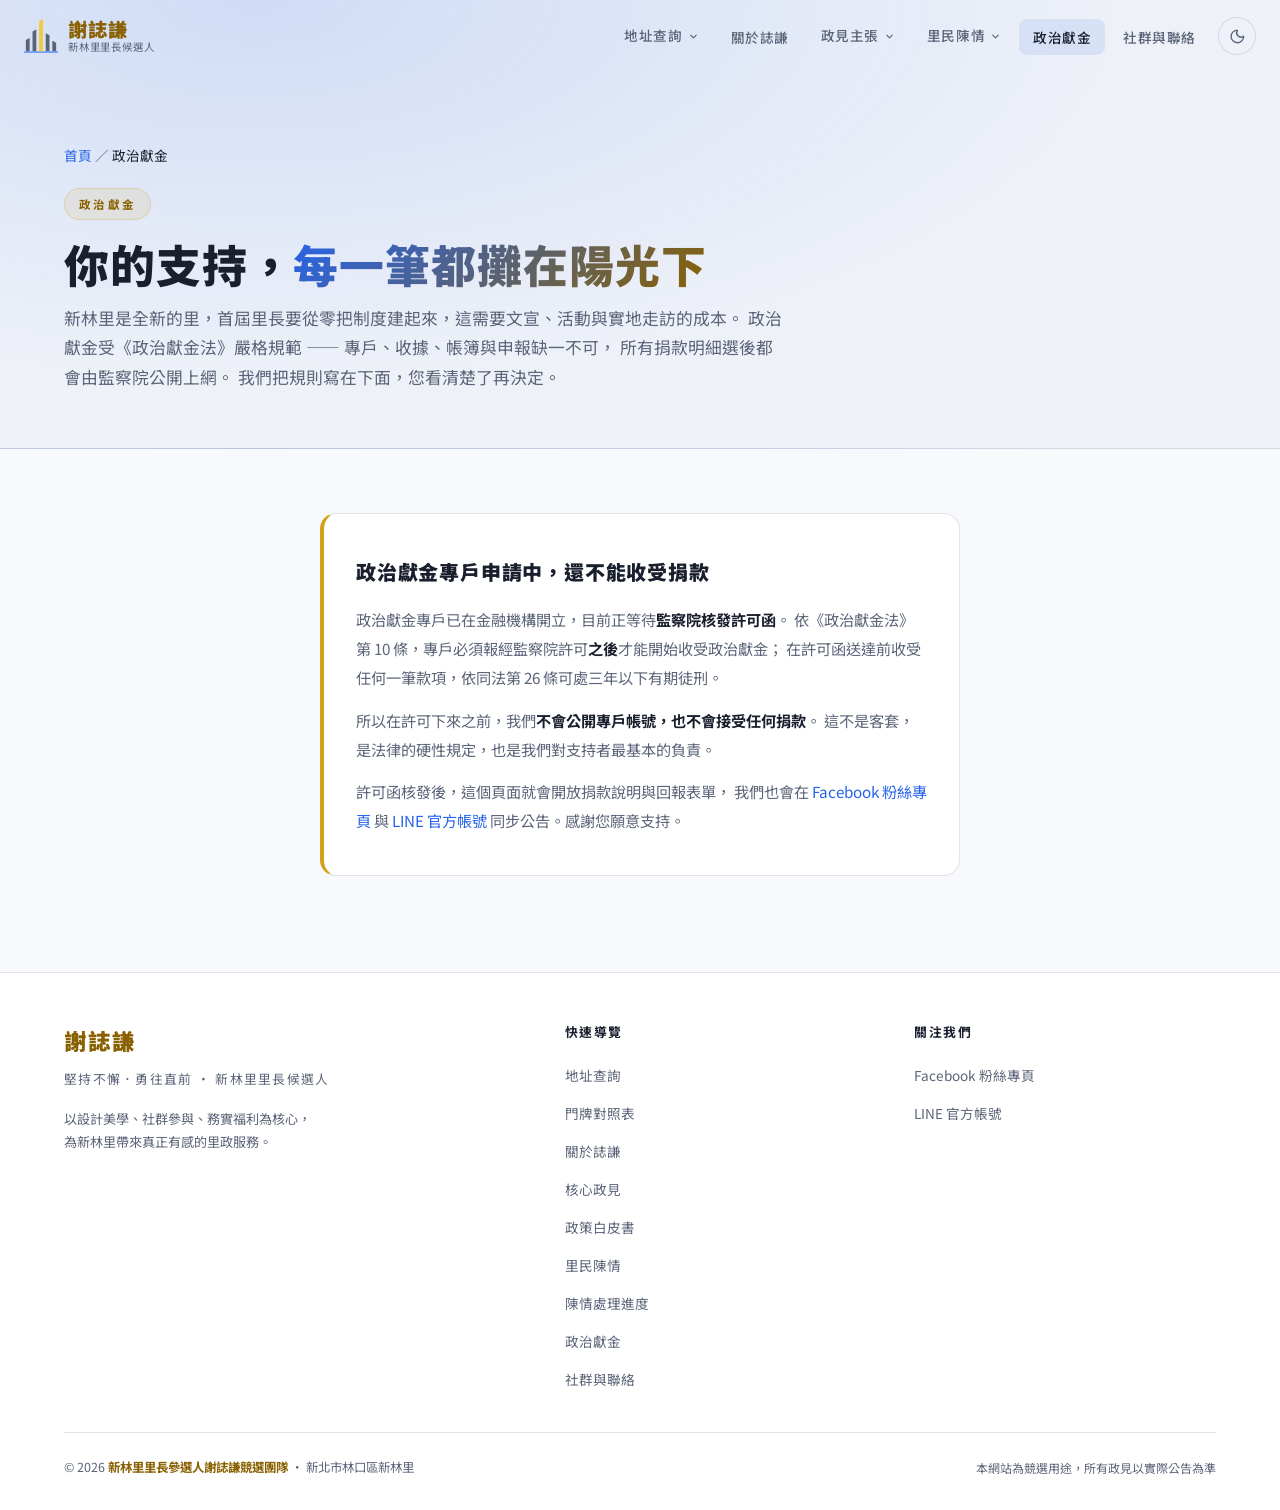
==== donate/index.html @ c02bf9aa "新增政治獻金頁面，導覽列與首頁 Hero 加入入口 政治獻金專戶已開立，正等候監察院許可，頁面目前顯示準備中狀態， 不公開專戶帳號、不接受捐款 —— 依政治獻金法第 10 條， 須經監察院許可後始得收" ====
<!DOCTYPE html>
<html lang="zh-TW">

<head>
  <meta charset="UTF-8" />
  <meta name="viewport" content="width=device-width, initial-scale=1.0" />

  <!-- 日夜主題：預設跟隨系統偏好（prefers-color-scheme）；使用者手動切換過後改以其選擇為準，並盡早執行避免閃爍 -->
  <script>
    (function () {
      var storedTheme = localStorage.getItem('theme');
      var prefersDark = window.matchMedia && window.matchMedia('(prefers-color-scheme: dark)').matches;
      if (storedTheme === 'dark' || (storedTheme !== 'light' && prefersDark)) {
        document.documentElement.setAttribute('data-theme', 'dark');
      }
    })();
  </script>

  <!-- SEO -->
  <title>政治獻金捐款回報 | 謝誌謙 新林里首屆里長候選人</title>
  <meta name="description" content="支持謝誌謙參選新林里首屆里長。政治獻金專戶捐款說明與捐款回報表單：匯款後回報姓名與聯絡資料，我們才能依法開立受贈收據供您報稅列舉扣除。" />
  <meta name="keywords" content="謝誌謙, 新林里, 政治獻金, 捐款, 里長選舉, 政治獻金專戶, 受贈收據, 林口" />
  <meta name="author" content="謝誌謙競選團隊" />

  <link rel="canonical" href="https://newlinkou.com/donate/" />

  <!-- Open Graph -->
  <meta property="og:url" content="https://newlinkou.com/donate/" />
  <meta property="og:title" content="政治獻金捐款回報 | 謝誌謙 新林里里長候選人" />
  <meta property="og:description" content="每一分錢都會依法開立收據、逐筆申報。匯款後請回報您的資料，我們才能把受贈收據寄給您。" />
  <meta property="og:type" content="website" />
  <meta property="og:locale" content="zh_TW" />
  <meta property="og:site_name" content="謝誌謙 新林里里長候選人" />
  <meta property="og:image" content="https://newlinkou.com/assets/images/001.jpg" />

  <!-- Twitter / X Card -->
  <meta name="twitter:card" content="summary_large_image" />
  <meta name="twitter:title" content="政治獻金捐款回報 | 謝誌謙 新林里里長候選人" />
  <meta name="twitter:description" content="每一分錢都會依法開立收據、逐筆申報。匯款後請回報您的資料，我們才能把受贈收據寄給您。" />
  <meta name="twitter:image" content="https://newlinkou.com/assets/images/001.jpg" />

  <!-- Schema.org 結構化資料 -->
  <script type="application/ld+json">
  {
    "@context": "https://schema.org",
    "@graph": [
      {
        "@type": "WebPage",
        "@id": "https://newlinkou.com/donate/#webpage",
        "name": "政治獻金捐款回報",
        "description": "謝誌謙新林里里長擬參選人政治獻金專戶捐款說明與捐款人資料回報表單。",
        "inLanguage": "zh-TW",
        "url": "https://newlinkou.com/donate/",
        "isPartOf": { "@id": "https://newlinkou.com/#website" },
        "about": { "@id": "https://newlinkou.com/#person" }
      },
      {
        "@type": "BreadcrumbList",
        "itemListElement": [
          { "@type": "ListItem", "position": 1, "name": "首頁", "item": "https://newlinkou.com/" },
          { "@type": "ListItem", "position": 2, "name": "政治獻金", "item": "https://newlinkou.com/donate/" }
        ]
      }
    ]
  }
  </script>

  <!-- Google Fonts：僅請求實際使用的字重，並以非阻塞方式載入 -->
  <link rel="preconnect" href="https://fonts.googleapis.com" />
  <link rel="preconnect" href="https://fonts.gstatic.com" crossorigin />
  <link
    rel="stylesheet"
    href="https://fonts.googleapis.com/css2?family=Noto+Sans+TC:wght@400;500;700;900&family=Inter:wght@900&display=optional"
    media="print" onload="this.media='all'" />
  <noscript>
    <link rel="stylesheet" href="https://fonts.googleapis.com/css2?family=Noto+Sans+TC:wght@400;500;700;900&family=Inter:wght@900&display=optional" />
  </noscript>

  <link rel="icon" type="image/svg+xml" href="../assets/images/favicon.svg" />

  <link rel="stylesheet" href="../css/style.css" />
  <link rel="stylesheet" href="../css/subpage.css" />
  <link rel="stylesheet" href="../css/petition.css" />
  <link rel="stylesheet" href="../css/donate.css" />
</head>

<body>

  <!-- ══════════════════════════════════════
       NAVBAR
  ══════════════════════════════════════ -->
  <nav id="navbar" class="navbar" role="navigation" aria-label="主要導覽">
    <div class="nav-container">
      <a href="../index.html" class="nav-logo" aria-label="回到首頁">
        <svg class="nav-logo-mark" viewBox="0 0 90.7 90.7" aria-hidden="true">
          <rect x="0" y="85.7" width="90.7" height="5" fill="#4f8ef7" opacity="0.75" />
          <polygon points="5,56.1 15.1,50.4 15.1,85.7 5,85.7" fill="#5a6478" />
          <polygon points="22.7,33.4 32.8,27.7 32.8,85.7 22.7,85.7" fill="#5a6478" />
          <polygon points="40.3,5.7 50.4,0 50.4,85.7 40.3,85.7" fill="#f5c842" />
          <polygon points="58,37.8 68,43.5 68,85.7 58,85.7" fill="#5a6478" />
          <polygon points="75.6,58 85.7,63.6 85.7,85.7 75.6,85.7" fill="#5a6478" />
        </svg>
        <span class="nav-logo-text">
          <span class="nav-logo-name">謝誌謙</span>
          <span class="nav-logo-sub">新林里里長候選人</span>
        </span>
      </a>
      <div class="nav-right">
        <ul class="nav-links" id="navLinks" role="list">
          <li class="nav-item-has-sub">
            <button type="button" class="nav-link nav-sub-toggle" id="navLookupToggle" aria-expanded="false" aria-controls="navLookupSub">
              地址查詢
              <svg class="nav-sub-caret" viewBox="0 0 24 24" fill="none" stroke="currentColor" stroke-width="2.5" stroke-linecap="round" stroke-linejoin="round" aria-hidden="true">
                <path d="m6 9 6 6 6-6" />
              </svg>
            </button>
            <ul class="nav-sub" id="navLookupSub" role="list">
              <li><a href="../index.html#lookup" class="nav-sub-link">快速查詢</a></li>
              <li><a href="../xinlin-address/" class="nav-sub-link">門牌對照表</a></li>
            </ul>
          </li>
          <li><a href="../index.html#about" class="nav-link">關於誌謙</a></li>
          <li class="nav-item-has-sub">
            <button type="button" class="nav-link nav-sub-toggle" id="navPolicyToggle" aria-expanded="false" aria-controls="navPolicySub">
              政見主張
              <svg class="nav-sub-caret" viewBox="0 0 24 24" fill="none" stroke="currentColor" stroke-width="2.5" stroke-linecap="round" stroke-linejoin="round" aria-hidden="true">
                <path d="m6 9 6 6 6-6" />
              </svg>
            </button>
            <ul class="nav-sub" id="navPolicySub" role="list">
              <li><a href="../index.html#policy" class="nav-sub-link">核心政見</a></li>
              <li><a href="../index.html#foundation" class="nav-sub-link">第一件事</a></li>
              <li><a href="../whitepaper/" class="nav-sub-link">政策白皮書</a></li>
            </ul>
          </li>
          <li class="nav-item-has-sub">
            <button type="button" class="nav-link nav-sub-toggle" id="navPetitionToggle" aria-expanded="false" aria-controls="navPetitionSub">
              里民陳情
              <svg class="nav-sub-caret" viewBox="0 0 24 24" fill="none" stroke="currentColor" stroke-width="2.5" stroke-linecap="round" stroke-linejoin="round" aria-hidden="true">
                <path d="m6 9 6 6 6-6" />
              </svg>
            </button>
            <ul class="nav-sub" id="navPetitionSub" role="list">
              <li><a href="../petition/" class="nav-sub-link">我要陳情</a></li>
              <li><a href="../petition/#caseLookup" class="nav-sub-link">進度查詢</a></li>
              <li><a href="../petition-board/" class="nav-sub-link">公開進度</a></li>
            </ul>
          </li>
          <li><a href="./" class="nav-link active">政治獻金</a></li>
          <li><a href="../index.html#community" class="nav-link">社群與聯絡</a></li>
        </ul>
        <button class="theme-toggle" id="themeToggle" aria-label="切換深色／淺色模式" aria-pressed="false">
          <svg class="icon theme-toggle-icon icon-moon" viewBox="0 0 24 24" fill="none" stroke="currentColor" stroke-width="2" stroke-linecap="round" stroke-linejoin="round" aria-hidden="true">
            <path d="M20.985 12.486a9 9 0 1 1-9.473-9.472c.405-.022.617.46.402.803a6 6 0 0 0 8.268 8.268c.344-.215.825-.004.803.401" />
          </svg>
          <svg class="icon theme-toggle-icon icon-sun" viewBox="0 0 24 24" fill="none" stroke="currentColor" stroke-width="2" stroke-linecap="round" stroke-linejoin="round" aria-hidden="true">
            <circle cx="12" cy="12" r="4" />
            <path d="M12 2v2" />
            <path d="M12 20v2" />
            <path d="m4.93 4.93 1.41 1.41" />
            <path d="m17.66 17.66 1.41 1.41" />
            <path d="M2 12h2" />
            <path d="M20 12h2" />
            <path d="m6.34 17.66-1.41 1.41" />
            <path d="m19.07 4.93-1.41 1.41" />
          </svg>
        </button>
        <button class="nav-toggle" id="navToggle" aria-label="開啟選單" aria-expanded="false">
          <span></span><span></span><span></span>
        </button>
      </div>
    </div>
  </nav>

  <!-- ══════════════════════════════════════
       頁首
  ══════════════════════════════════════ -->
  <header class="page-head">
    <div class="container">
      <nav class="breadcrumb" aria-label="麵包屑導覽">
        <a href="../index.html">首頁</a> ／ <span aria-current="page">政治獻金</span>
      </nav>
      <div class="section-label">政治獻金</div>
      <h1 class="section-title">你的支持，<em>每一筆都攤在陽光下</em></h1>
      <p class="page-head-lead">
        新林里是全新的里，首屆里長要從零把制度建起來，這需要文宣、活動與實地走訪的成本。
        政治獻金受《政治獻金法》嚴格規範 —— 專戶、收據、帳簿與申報缺一不可，
        所有捐款明細選後都會由監察院公開上網。
        我們把規則寫在下面，您看清楚了再決定。
      </p>
    </div>
  </header>

  <main class="petition">

    <!-- ══════════════════════════════════════
         尚未開放收受（等待監察院許可函）
    ══════════════════════════════════════ -->
    <section class="donate-pending" id="pendingNotice">
      <h2>政治獻金專戶申請中，還不能收受捐款</h2>
      <p>
        政治獻金專戶已在金融機構開立，目前正等待<strong>監察院核發許可函</strong>。
        依《政治獻金法》第 10 條，專戶必須報經監察院許可<strong>之後</strong>才能開始收受政治獻金；
        在許可函送達前收受任何一筆款項，依同法第 26 條可處三年以下有期徒刑。
      </p>
      <p>
        所以在許可下來之前，我們<strong>不會公開專戶帳號，也不會接受任何捐款</strong>。
        這不是客套，是法律的硬性規定，也是我們對支持者最基本的負責。
      </p>
      <p>
        許可函核發後，這個頁面就會開放捐款說明與回報表單，
        我們也會在
        <a href="https://www.facebook.com/profile.php?id=61592284322183" target="_blank" rel="noopener noreferrer">Facebook 粉絲專頁</a>
        與
        <a href="https://lin.ee/Yxr8Nk2" target="_blank" rel="noopener noreferrer">LINE 官方帳號</a>
        同步公告。感謝您願意支持。
      </p>
    </section>

    <!-- ══════════════════════════════════════
         已開放收受（許可函到達後由 donate.js 顯示）
    ══════════════════════════════════════ -->
    <div id="liveContent" hidden>

      <!-- 專戶資訊 -->
      <section class="acct-card">
        <h2 class="acct-card-title">政治獻金專戶</h2>
        <p class="acct-card-lead">
          請以匯款、ATM 轉帳或臨櫃方式匯入以下專戶。
          <strong>匯款完成後請務必填寫下方的回報表單</strong> ——
          匯款單上只有金額與帳號，沒有您的姓名與地址，我們無法憑它開立受贈收據。
        </p>
        <div id="accountBlock"></div>
      </section>

      <!-- 捐款須知 -->
      <section class="legal-note">
        <strong>捐款前請先確認這幾件事（依《政治獻金法》）：</strong>
        <ul>
          <li><strong>誰可以捐：</strong>具有選舉權的中華民國國民。</li>
          <li><strong>誰不能捐（第 7 條）：</strong>外國、大陸地區、香港澳門的人民與法人團體；公營事業或政府持股達 20% 的民營企業；與政府有巨額採購或重大公共建設契約且在履約期間的廠商；有累積虧損尚未彌補的營利事業；宗教團體；同一種選舉的其他擬參選人；未具選舉權之人（含未成年人）；政黨經營或投資的事業。</li>
          <li><strong>金額上限（第 18 條）：</strong>個人對同一擬參選人<strong>每年最多 10 萬元</strong>；對不同擬參選人合計每年 30 萬元。</li>
          <li><strong>不得以他人名義捐贈（第 14 條）</strong>，超過 10 萬元的現金捐贈須以支票或金融機構匯款辦理。</li>
          <li><strong>資料會被公開：</strong>選後申報的會計報告書，監察院會將<strong>捐贈者姓名、金額、日期</strong>公開於<a href="https://ardata.cy.gov.tw/" target="_blank" rel="noopener noreferrer">政治獻金公開查閱平臺</a>，任何人都可查詢下載。身分證字號與地址依規定隱匿不公開。</li>
          <li><strong>可以抵稅（第 19 條）：</strong>個人憑受贈收據可列舉扣除，每一申報戶上限為綜合所得總額 20% 且不超過 20 萬元。</li>
        </ul>
      </section>

      <!-- ══════════════════════════════════════
           回報表單
      ══════════════════════════════════════ -->
      <form id="donateForm" novalidate>

        <!-- ① 捐款方式 -->
        <section class="pf-step" id="stepMethod">
          <h2 class="pf-label">
            <span class="pf-num" aria-hidden="true">1</span>
            您是怎麼捐的？
            <span class="pf-tag pf-tag-required">必填</span>
          </h2>
          <p class="pf-hint">選項會決定我們用什麼方式跟您的匯款對上號。</p>
          <div class="pf-body">
            <div class="cat-grid" id="methodGrid" role="group" aria-label="捐款方式"></div>

            <div class="pf-field" id="last5Field" hidden>
              <label class="pf-field-label" for="last5Input">匯款帳號後五碼</label>
              <input type="text" class="pf-input" id="last5Input" name="last5"
                     placeholder="5 位數字" maxlength="5" inputmode="numeric" autocomplete="off" />
              <p class="pf-hint" style="margin-top:6px;">
                您匯出帳戶的末五碼。銀行明細上只看得到這組號碼，這是我們把款項對到您身上的唯一依據。
              </p>
            </div>
          </div>
        </section>

        <!-- ② 金額與日期 -->
        <section class="pf-step" id="stepAmount">
          <h2 class="pf-label">
            <span class="pf-num" aria-hidden="true">2</span>
            金額與日期
            <span class="pf-tag pf-tag-required">必填</span>
          </h2>
          <p class="pf-hint">請填實際匯出的金額；日期以您匯款的當天為準。</p>
          <div class="pf-body">
            <div class="amount-grid" id="amountGrid" role="group" aria-label="常用金額"></div>

            <div class="pf-field">
              <label class="pf-field-label" for="amountInput">捐款金額</label>
              <div class="amount-input-wrap">
                <input type="number" class="pf-input" id="amountInput" name="amount"
                       placeholder="0" min="1" max="100000" step="1" inputmode="numeric" autocomplete="off" />
                <span class="amount-unit">元</span>
              </div>
              <p class="addr-note" id="amountNote" hidden></p>
            </div>

            <div class="pf-field">
              <label class="pf-field-label" for="dateInput">捐款日期</label>
              <input type="date" class="pf-input" id="dateInput" name="donatedAt" />
            </div>
          </div>
        </section>

        <!-- ③ 捐款人資料 -->
        <section class="pf-step" id="stepDonor">
          <h2 class="pf-label">
            <span class="pf-num" aria-hidden="true">3</span>
            開立收據需要的資料
            <span class="pf-tag pf-tag-required">必填</span>
          </h2>
          <p class="pf-hint">
            這些欄位是受贈收據上的法定記載事項。收據由監察院的政治獻金網路申報系統開立，我們沒有自行印製收據的權限。
          </p>
          <div class="pf-body">

            <div class="pf-field">
              <label class="pf-field-label" for="nameInput">姓名</label>
              <input type="text" class="pf-input" id="nameInput" name="name"
                     placeholder="請填身分證上的本名" autocomplete="name" />
            </div>

            <div class="pf-field">
              <label class="pf-field-label" for="phoneInput">聯絡電話</label>
              <input type="text" class="pf-input" id="phoneInput" name="phone"
                     placeholder="例：0912-345-678" inputmode="tel" autocomplete="tel" />
            </div>

            <div class="pf-field">
              <label class="pf-field-label" for="idInput">
                身分證字號
                <span class="pf-tag pf-tag-optional" id="idTag">選填</span>
              </label>
              <input type="text" class="pf-input" id="idInput" name="idNumber"
                     placeholder="例：A123456789" maxlength="10" autocomplete="off" />
              <p class="addr-note" id="idNote" hidden></p>
              <p class="pf-hint" style="margin-top:6px;">
                報稅列舉扣除時需要，建議填寫。捐款超過 3 萬元時依規定為必填。
              </p>
            </div>

            <div class="pf-field">
              <label class="pf-field-label" for="addressInput">
                戶籍地址
                <span class="pf-tag pf-tag-optional" id="addressTag">選填</span>
              </label>
              <input type="text" class="pf-input" id="addressInput" name="address"
                     placeholder="收據與掛號寄送用" autocomplete="street-address" />
            </div>

            <div class="pf-field">
              <label class="pf-field-label" for="emailInput">Email（選填）</label>
              <input type="email" class="pf-input" id="emailInput" name="email"
                     placeholder="用於通知收據寄出" autocomplete="email" />
            </div>

            <div class="pf-field">
              <label class="pf-field-label" for="noteInput">備註（選填）</label>
              <input type="text" class="pf-input" id="noteInput" name="note"
                     placeholder="例：收據請寄公司地址、想匿名等" maxlength="500" autocomplete="off" />
            </div>

            <p class="tax-note">
              <strong>關於抵稅：</strong>依政治獻金法第 19 條，個人捐贈可於申報綜合所得稅時列舉扣除，
              每一申報戶上限為當年度綜合所得總額的 20%，且總額不得超過 20 萬元，
              並<strong>須憑受贈收據</strong>辦理。
              須注意：若擬參選人最終未完成候選人登記，依同條第 3 項規定，該筆捐贈<strong>不得列舉扣除</strong>。
            </p>

          </div>
        </section>

        <!-- ④ 聲明 -->
        <section class="pf-step" id="stepDeclare">
          <h2 class="pf-label">
            <span class="pf-num" aria-hidden="true">4</span>
            捐款人聲明
            <span class="pf-tag pf-tag-required">必填</span>
          </h2>
          <p class="pf-hint">
            捐贈資格是《政治獻金法》第 7 條的硬性規定。誤收的獻金依法必須辦理返還或繳庫，
            捐贈者也可能被處以捐贈金額 2 倍以下的罰鍰，所以要先請您確認。
          </p>
          <div class="pf-body">
            <div class="declare-box">
              <ol class="declare-list">
                <li>本人為<strong>具有選舉權的中華民國國民</strong>。</li>
                <li>本人<strong>非</strong>外國、大陸地區或香港澳門之人民、法人、團體，亦非其主要成員之法人團體。</li>
                <li>本人<strong>非</strong>以他人名義捐贈，本筆捐款確為本人自有資金。</li>
                <li>本人本年度對謝誌謙之捐贈總額<strong>未超過新臺幣 10 萬元</strong>。</li>
                <li>本人並非公營事業、政府持股達 20% 之民營企業、履約中之政府巨額採購廠商、有累積虧損尚未彌補之營利事業、宗教團體，或同一種選舉之其他擬參選人。</li>
                <li>本人已知悉：<strong>捐贈者姓名、金額與日期將依法隨會計報告書公開於監察院政治獻金公開查閱平臺</strong>，任何人得查詢與下載。</li>
              </ol>
              <label class="declare-check">
                <input type="checkbox" id="declareCheck" name="declare" />
                <span>我已閱讀並確認以上各點屬實</span>
              </label>
            </div>
          </div>
        </section>

        <!-- 蜜罐：真人看不到這格 -->
        <div class="pf-hp" aria-hidden="true">
          <label for="dfWebsite">Website</label>
          <input type="text" id="dfWebsite" name="website" tabindex="-1" autocomplete="off" />
        </div>

        <!-- 個資告知 -->
        <details class="pf-consent">
          <summary>個人資料蒐集告知事項（送出前請閱讀）</summary>
          <div class="pf-consent-body">
            <ol>
              <li><strong>蒐集者：</strong>新林里里長擬參選人謝誌謙（競選團隊）。</li>
              <li><strong>蒐集目的：</strong>依《政治獻金法》開立受贈收據、辦理專戶入帳對帳、設置收支帳簿，以及向監察院申報政治獻金會計報告書。法定義務，非行銷用途。</li>
              <li><strong>蒐集項目：</strong>姓名、國民身分證統一編號、戶籍地址、聯絡電話、電子郵件、捐款金額、捐款日期、捐款方式與匯款帳號後五碼。</li>
              <li><strong>法令依據：</strong>《政治獻金法》第 11 條（開立收據）、第 20 條（設置帳簿逐筆記載）、第 21 條（申報會計報告書），以及《個人資料保護法》第 8 條、第 19 條、第 20 條。</li>
              <li><strong>利用對象與方式：</strong>由本團隊用於前述目的，並依法提供監察院查核與申報之用。除法定申報外，不提供任何第三方，不作為競選文宣名冊，不進行目的外利用。</li>
              <li><strong>公開範圍（請特別注意）：</strong>依《政治獻金法》第 21 條，監察院應於申報截止後 6 個月內將會計報告書公開於電腦網路。<strong>您的姓名、捐贈金額與日期將被公開於監察院政治獻金公開查閱平臺（ardata.cy.gov.tw），任何人可檢索、下載與列印，且長期留存。</strong>依《政治獻金會計報告書公開及查閱辦法》第 6 條，國民身分證統一編號、戶籍與通訊地址等隱私資訊於對外公開時應予隱匿。</li>
              <li><strong>保存期間：</strong>依《政治獻金法》第 22 條第 2 項，政治獻金收支憑證與證明文件應於申報後保管 5 年；發生訴訟時保管至裁判確定後 3 個月。<strong>此為法定保存義務，於保存期間內恕無法應要求刪除。</strong></li>
              <li><strong>您的權利：</strong>依個人資料保護法第 3 條，您得請求查詢、閱覽、補充或更正您的資料。惟因前述法定申報與保存義務，停止利用與刪除之請求於法定期間內受限制。請透過本站聯絡方式提出並提供回報編號。</li>
              <li><strong>不提供之影響：</strong>未提供姓名與聯絡方式將無法對帳與開立收據；未提供身分證字號將無法據以辦理所得稅列舉扣除。</li>
            </ol>
          </div>
        </details>

        <p class="pf-error" id="formError" role="alert" hidden></p>

        <button type="submit" class="btn btn-primary pf-submit" id="submitBtn">送出回報</button>

        <p class="pf-fallback">
          不方便使用網路的長輩，可以直接來電
          <a href="tel:0968013131">0968-013-131</a>
          由我們協助登記。
        </p>

      </form>

      <!-- 送出成功 -->
      <div class="pf-done" id="donateDone" hidden>
        <div class="pf-done-icon" aria-hidden="true">✓</div>
        <h2>收到了，謝謝您的支持</h2>
        <p>這兩組號碼是您查詢處理狀態的憑證，<strong>請截圖或抄下來</strong>：</p>

        <div class="pf-cred">
          <div class="pf-cred-item">
            <span class="pf-cred-label">回報編號</span>
            <span class="pf-case" id="reportId"></span>
          </div>
          <div class="pf-cred-item">
            <span class="pf-cred-label">查詢碼</span>
            <span class="pf-case pf-case-code" id="reportCode"></span>
          </div>
        </div>

        <div class="receipt-next">
          <h3>接下來會發生什麼事</h3>
          <ol>
            <li>我們核對銀行入帳明細，把您的匯款與這筆回報對上。</li>
            <li>於<strong>監察院政治獻金網路申報系統</strong>查證捐贈資格並開立受贈收據 —— 依政治獻金查核準則第 14 條，收據只能由該系統產製或向監察院領取，我們無權自行印製。</li>
            <li>受贈收據的收執聯（可供報稅列舉扣除）連同感謝函寄給您。</li>
            <li>這筆捐款會逐筆記入收支帳簿，並於投票日後 3 個月內隨會計報告書向監察院申報。</li>
          </ol>
        </div>

        <p>
          若三週內沒有收到收據，請來電 <a href="tel:0968013131">0968-013-131</a> 告訴我們，我們會立刻查。
        </p>

        <div class="pf-done-actions">
          <button type="button" class="btn btn-outline" id="againBtn">再回報一筆</button>
          <a href="../index.html" class="btn btn-primary">回到首頁</a>
        </div>
      </div>

      <!-- ══════════════════════════════════════
           查詢處理狀態
      ══════════════════════════════════════ -->
      <section class="case-lookup" id="statusLookup">
        <h2 class="case-lookup-title">查詢處理狀態</h2>
        <p class="case-lookup-lead">
          輸入回報時拿到的編號與查詢碼，可以看到我們對帳與開立收據的進度。
          為保護您的個資，這裡不會回顯身分證字號與地址。
        </p>

        <form id="statusForm" novalidate>
          <div class="case-lookup-row">
            <div class="pf-field">
              <label class="pf-field-label" for="statusIdInput">回報編號</label>
              <input type="text" class="pf-input" id="statusIdInput" placeholder="DR-20260901-001" autocomplete="off" />
            </div>
            <div class="pf-field case-lookup-code">
              <label class="pf-field-label" for="statusCodeInput">查詢碼</label>
              <input type="text" class="pf-input" id="statusCodeInput" placeholder="4 碼" maxlength="4" autocomplete="off" />
            </div>
            <button type="submit" class="btn btn-outline case-lookup-submit" id="statusSubmit">查詢</button>
          </div>
        </form>

        <p class="pf-error" id="statusError" role="alert" hidden></p>
        <div class="case-result" id="statusResult" hidden></div>
      </section>

    </div>

  </main>

  <!-- ══════════════════════════════════════
       FOOTER
  ══════════════════════════════════════ -->
  <footer class="footer" role="contentinfo">
    <div class="container">
      <div class="footer-grid">

        <div class="footer-brand">
          <div class="footer-brand-name">謝誌謙</div>
          <div class="footer-brand-slogan">堅持不懈．勇往直前 · 新林里里長候選人</div>
          <p class="footer-brand-desc">
            以設計美學、社群參與、務實福利為核心，<br />
            為新林里帶來真正有感的里政服務。
          </p>
        </div>

        <div class="footer-col">
          <h4>快速導覽</h4>
          <ul>
            <li><a href="../index.html#lookup">地址查詢</a></li>
            <li><a href="../xinlin-address/">門牌對照表</a></li>
            <li><a href="../index.html#about">關於誌謙</a></li>
            <li><a href="../index.html#policy">核心政見</a></li>
            <li><a href="../whitepaper/">政策白皮書</a></li>
            <li><a href="../petition/">里民陳情</a></li>
            <li><a href="../petition-board/">陳情處理進度</a></li>
            <li><a href="./">政治獻金</a></li>
            <li><a href="../index.html#community">社群與聯絡</a></li>
          </ul>
        </div>

        <div class="footer-col">
          <h4>關注我們</h4>
          <ul>
            <li><a href="https://www.facebook.com/profile.php?id=61592284322183" target="_blank" rel="noopener noreferrer">Facebook 粉絲專頁</a></li>
            <li><a href="https://lin.ee/Yxr8Nk2" target="_blank" rel="noopener noreferrer">LINE 官方帳號</a></li>
          </ul>
        </div>

      </div>

      <div class="footer-bottom">
        <p>
          © <span id="currentYear"></span> <strong>新林里里長參選人謝誌謙競選團隊</strong> · 新北市林口區新林里
        </p>
        <p style="color:var(--color-text-dim);font-size:0.75rem;">
          本網站為競選用途，所有政見以實際公告為準
        </p>
      </div>

    </div>
  </footer>

  <!-- 回到頂端按鈕 -->
  <button class="scroll-top" id="scrollTopBtn" aria-label="回到頁面頂端">
    <svg viewBox="0 0 24 24" aria-hidden="true">
      <polyline points="18 15 12 9 6 15"></polyline>
    </svg>
  </button>

  <script src="../js/subpage.js"></script>
  <script src="../js/donate.js"></script>
</body>

</html>
---- css/style.css ----
/* ============================================================
   謝誌謙 新林里里長競選網站 — 全域樣式
   設計系統：淺色調 × 電光藍 × 金色
   ============================================================ */

/* --- 設計 Token --- */
:root {
  --color-bg:        #f7f9fc;
  --color-surface:   #ffffff;
  --color-surface-2: #eef1f8;
  --color-primary:   #1a1f4b;
  --color-accent:    #2563eb;
  --color-accent-2:  #1d4ed8;
  --color-gold:      #d4a017;
  --color-gold-dim:  #a67c13;
  --color-gold-ink:  #8a6100;
  --color-text:      #1a1f2e;
  --color-text-dim:  #5b6478;
  --color-border:    rgba(26, 31, 75, 0.12);
  --color-glow:      rgba(37, 99, 235, 0.15);

  --font-tc:  'Noto Sans TC', sans-serif;
  --font-en:  'Inter', sans-serif;

  --radius-sm:  8px;
  --radius-md:  16px;
  --radius-lg:  24px;
  --radius-xl:  40px;

  --shadow-card:  0 4px 24px rgba(26, 31, 75, 0.10);
  --shadow-glow:  0 0 40px rgba(37, 99, 235, 0.15);
  --shadow-gold:  0 0 20px rgba(212, 160, 23, 0.28);

  --transition: 0.35s cubic-bezier(0.4, 0, 0.2, 1);
  --nav-h: 72px;
}

/* --- 深色（夜間）主題：切換 <html data-theme="dark"> 時套用 --- */
:root[data-theme="dark"] {
  --color-bg:        #0d1117;
  --color-surface:   #161b2e;
  --color-surface-2: #1e2540;
  --color-accent:    #4f8ef7;
  --color-accent-2:  #7eb3ff;
  --color-gold:      #f5c842;
  --color-gold-dim:  #c9a020;
  --color-gold-ink:  #f5c842;
  --color-text:      #e8eeff;
  --color-text-dim:  #9aa5c4;
  --color-border:    rgba(79, 142, 247, 0.15);
  --color-glow:      rgba(79, 142, 247, 0.25);

  --shadow-card:  0 4px 32px rgba(0, 0, 0, 0.4);
  --shadow-glow:  0 0 40px rgba(79, 142, 247, 0.2);
  --shadow-gold:  0 0 20px rgba(245, 200, 66, 0.3);
}

/* --- Reset & Base --- */
*, *::before, *::after { box-sizing: border-box; margin: 0; padding: 0; }

html {
  scroll-behavior: smooth;
  font-size: 16px;
  /* 查詢結果區塊會依查詢內容動態改變高度，且插入文字可能晚於字型載入完成再重排；
     停用瀏覽器捲動錨定 (scroll anchoring)，避免使用者查詢時畫面無預警跳動 */
  overflow-anchor: none;
}

body {
  background-color: var(--color-bg);
  color: var(--color-text);
  font-family: var(--font-tc);
  line-height: 1.75;
  overflow-x: hidden;
  transition: background-color 0.4s ease, color 0.4s ease;
}

::selection {
  background: var(--color-gold);
  color: #1a1f2e;
}

a { color: inherit; text-decoration: none; }
img { max-width: 100%; display: block; }

/* --- 統一線性圖示系統（取代原本的 Emoji）--- */
.icon {
  width: 1em;
  height: 1em;
  display: block;
}

.container {
  max-width: 1200px;
  margin: 0 auto;
  padding: 0 24px;
}

/* --- 捲動動畫 --- */
.reveal {
  opacity: 0;
  transform: translateY(40px);
  transition: opacity 0.7s ease, transform 0.7s ease;
}
.reveal.visible {
  opacity: 1;
  transform: translateY(0);
}
.reveal-delay-1 { transition-delay: 0.1s; }
.reveal-delay-2 { transition-delay: 0.2s; }
.reveal-delay-3 { transition-delay: 0.3s; }

/* ============================================================
   NAVBAR
   ============================================================ */
.navbar {
  position: fixed;
  top: 0; left: 0; right: 0;
  z-index: 1000;
  height: var(--nav-h);
  transition: background var(--transition), box-shadow var(--transition);
}
.navbar.scrolled {
  background: rgba(247, 249, 252, 0.85);
  backdrop-filter: blur(20px);
  -webkit-backdrop-filter: blur(20px);
  box-shadow: 0 1px 0 var(--color-border);
}
:root[data-theme="dark"] .navbar.scrolled { background: rgba(13, 17, 23, 0.9); }

.nav-container {
  max-width: 1300px;
  margin: 0 auto;
  padding: 0 24px;
  height: 100%;
  display: flex;
  align-items: center;
  justify-content: space-between;
  gap: 16px;
}

.nav-right {
  display: flex;
  align-items: center;
  gap: 8px;
}

.theme-toggle {
  display: flex;
  align-items: center;
  justify-content: center;
  width: 38px;
  height: 38px;
  border-radius: 50%;
  border: 1px solid rgba(255, 255, 255, 0.25);
  background: rgba(255, 255, 255, 0.08);
  cursor: pointer;
  font-size: 1.05rem;
  line-height: 1;
  transition: background var(--transition), border-color var(--transition), transform var(--transition);
  flex-shrink: 0;
}
.theme-toggle:hover {
  background: rgba(255, 255, 255, 0.18);
  transform: translateY(-1px);
}
.navbar.scrolled .theme-toggle {
  border-color: var(--color-border);
  background: var(--color-surface-2);
}
.navbar.scrolled .theme-toggle:hover {
  background: color-mix(in srgb, var(--color-accent) 12%, var(--color-surface-2));
}
.theme-toggle-icon {
  color: rgba(255, 255, 255, 0.9);
}
.navbar.scrolled .theme-toggle-icon {
  color: var(--color-text-dim);
}
.theme-toggle .icon-sun { display: none; }
.theme-toggle .icon-moon { display: block; }
:root[data-theme="dark"] .theme-toggle .icon-sun { display: block; }
:root[data-theme="dark"] .theme-toggle .icon-moon { display: none; }

.nav-logo {
  display: flex;
  align-items: center;
  gap: 10px;
}
.nav-logo-mark {
  width: 34px;
  height: 34px;
  flex-shrink: 0;
}
.nav-logo-text {
  display: flex;
  flex-direction: column;
  line-height: 1.2;
}
.nav-logo-name {
  font-size: 1.2rem;
  font-weight: 900;
  color: var(--color-gold);
  letter-spacing: 0.05em;
}
.nav-logo-sub {
  font-size: 0.65rem;
  color: rgba(255, 255, 255, 0.75);
  letter-spacing: 0.08em;
  transition: color var(--transition);
}

.nav-links {
  display: flex;
  align-items: center;
  gap: 4px;
  list-style: none;
}
.nav-link {
  padding: 8px 14px;
  font-size: 0.85rem;
  font-weight: 500;
  color: rgba(255, 255, 255, 0.8);
  border-radius: var(--radius-sm);
  transition: color var(--transition), background var(--transition);
  letter-spacing: 0.04em;
}
.nav-link:hover, .nav-link.active {
  color: #fff;
  background: rgba(255, 255, 255, 0.15);
}

/* 導覽列滾動後改為淺色底，文字需切換為深色以維持可讀性 */
.navbar.scrolled .nav-logo-name { color: var(--color-gold-ink); }
.navbar.scrolled .nav-logo-sub { color: var(--color-text-dim); }
.navbar.scrolled .nav-link { color: var(--color-text-dim); }
.navbar.scrolled .nav-link:hover, .navbar.scrolled .nav-link.active {
  color: var(--color-text);
  background: color-mix(in srgb, var(--color-accent) 10%, transparent);
}

/* ── 主選單子選單：地址查詢 → 快速查詢／門牌對照表 ── */
.nav-item-has-sub { position: relative; }
/* 補上按鈕與面板之間的空隙，避免滑鼠移動途中 hover 中斷 */
.nav-item-has-sub::after {
  content: '';
  position: absolute;
  top: 100%; left: 0; right: 0;
  height: 12px;
}

.nav-sub-toggle {
  display: inline-flex;
  align-items: center;
  gap: 5px;
  border: none;
  background: none;
  cursor: pointer;
  /* button 不繼承 body 的字體與行高（UA 給 line-height:normal），
     不補這兩項，這一列會比相鄰的 <a> 連結矮一截。
     字級與顏色由 .nav-link 負責，此處不可用 inherit 覆蓋。 */
  font-family: inherit;
  line-height: inherit;
  /* iOS Safari 即使清掉 background/border 仍會套原生按鈕外觀 */
  -webkit-appearance: none;
  appearance: none;
}
.nav-sub-caret {
  width: 11px;
  height: 11px;
  flex-shrink: 0;
  transition: transform var(--transition);
}
.nav-sub-toggle[aria-expanded="true"] .nav-sub-caret { transform: rotate(180deg); }

.nav-sub {
  position: absolute;
  top: calc(100% + 12px);
  left: 0;
  z-index: 10;
  min-width: 176px;
  padding: 6px;
  list-style: none;
  border-radius: var(--radius-sm);
  border: 1px solid var(--color-border);
  background: var(--color-surface);
  box-shadow: 0 14px 34px rgba(15, 21, 46, 0.16);
  opacity: 0;
  visibility: hidden;
  transform: translateY(-6px);
  transition: opacity var(--transition), transform var(--transition), visibility var(--transition);
}
.nav-sub.open {
  opacity: 1;
  visibility: visible;
  transform: translateY(0);
}
.nav-sub-link {
  display: block;
  padding: 10px 12px;
  font-size: 0.85rem;
  font-weight: 500;
  letter-spacing: 0.04em;
  white-space: nowrap;
  color: var(--color-text-dim);
  border-radius: var(--radius-sm);
  transition: color var(--transition), background var(--transition);
}
.nav-sub-link:hover, .nav-sub-link.active {
  color: var(--color-text);
  background: color-mix(in srgb, var(--color-accent) 10%, transparent);
}

/* 有滑鼠的桌面環境才用 hover 展開；觸控與手機一律靠點擊 */
@media (hover: hover) and (min-width: 769px) {
  .nav-item-has-sub:hover .nav-sub {
    opacity: 1;
    visibility: visible;
    transform: translateY(0);
  }
}

.nav-toggle {
  display: none;
  flex-direction: column;
  justify-content: center;
  gap: 6px;
  background: none;
  border: none;
  cursor: pointer;
  padding: 12px;
  min-width: 44px;
  min-height: 44px;
}
.nav-toggle span {
  display: block;
  width: 26px;
  height: 2.5px;
  background: rgba(255, 255, 255, 0.85);
  border-radius: 2px;
  transition: var(--transition);
}
.navbar.scrolled .nav-toggle span { background: var(--color-text); }
.nav-toggle.open span:nth-child(1) { transform: rotate(45deg) translate(5px, 5px); }
.nav-toggle.open span:nth-child(2) { opacity: 0; }
.nav-toggle.open span:nth-child(3) { transform: rotate(-45deg) translate(5px, -5px); }

/* ============================================================
   ORIGIN —— 關於誌謙與六大政見之間的框架帶
   刻意不做成完整 section 的高度：它的任務是換一口氣、
   替下面的政見定調，不是搶捲動深度。
   ============================================================ */
.origin {
  padding: 64px 0;
  background:
    radial-gradient(ellipse 70% 100% at 50% 100%, var(--color-glow) 0%, transparent 70%),
    var(--color-surface-2);
  border-top: 1px solid var(--color-border);
  border-bottom: 1px solid var(--color-border);
}

.origin-inner {
  max-width: 700px;
  margin: 0 auto;
  text-align: center;
}

.origin-label {
  display: inline-block;
  margin-bottom: 16px;
  padding: 5px 16px;
  border-radius: var(--radius-xl);
  border: 1px solid color-mix(in srgb, var(--color-gold) 45%, transparent);
  background: color-mix(in srgb, var(--color-gold) 10%, transparent);
  color: var(--color-gold-ink);
  font-size: 0.75rem;
  font-weight: 700;
  letter-spacing: 0.12em;
}

.origin-title {
  font-size: clamp(1.4rem, 3.4vw, 2rem);
  font-weight: 900;
  line-height: 1.4;
  margin-bottom: 18px;
}
.origin-title em {
  font-style: normal;
  color: var(--color-accent);
}

.origin-text {
  color: var(--color-text-dim);
  font-size: 1rem;
  line-height: 1.95;
}

/* 承上啟下的一句：把六大政見與「第一件事」綁在一起，
   份量要比上一段重，所以獨立出來加了分隔線。 */
.origin-bridge {
  margin-top: 22px;
  padding-top: 22px;
  border-top: 1px solid var(--color-border);
  font-size: 1rem;
  line-height: 1.9;
  color: var(--color-text-dim);
}
.origin-bridge strong {
  color: var(--color-gold-ink);
  font-weight: 700;
}

@media (max-width: 640px) {
  .origin { padding: 48px 0; }
  .origin-text,
  .origin-bridge { font-size: 0.95rem; }
}

/* ============================================================
   HERO
   ============================================================ */
.hero {
  position: relative;
  min-height: 100vh;
  display: flex;
  align-items: stretch;
  justify-content: center;
  overflow: hidden;
  padding-top: var(--nav-h);
}

/* 文案＋人像共用的置中容器，設最大寬度避免大螢幕下兩者被拉開太遠 */
.hero-inner {
  position: relative;
  z-index: 3;
  width: 100%;
  max-width: 1280px;
  margin: 0 auto;
  padding: 0 24px;
  display: flex;
  align-items: center;
}

.hero-bg {
  position: absolute;
  inset: 0;
  z-index: 0;
}

/* 取代 filter: brightness(0.4)：效果相同（orig*0.4），但避免昂貴的濾鏡重繪 */
.hero-bg::after {
  content: '';
  position: absolute;
  inset: 0;
  background: rgba(0, 0, 0, 0.6);
}

.hero-bg-slide {
  position: absolute;
  inset: 0;
  background-size: cover;
  background-position: center;
  opacity: 0;
  transition: opacity 1.8s ease-in-out;
}

.hero-bg-slide.active {
  opacity: 1;
}

@media (prefers-reduced-motion: reduce) {
  .hero-bg-slide {
    transition: none;
  }
  .hero-badge::before {
    animation: none;
  }
}

.hero-overlay {
  position: absolute;
  inset: 0;
  z-index: 1;
  background:
    radial-gradient(ellipse 80% 60% at 50% 0%, color-mix(in srgb, var(--color-accent) 18%, transparent) 0%, transparent 60%),
    linear-gradient(180deg, transparent 40%, var(--color-primary) 100%);
}

.hero-particles {
  position: absolute;
  inset: 0;
  z-index: 2;
  pointer-events: none;
}

.particle {
  position: absolute;
  border-radius: 50%;
  background: var(--color-gold);
  opacity: 0;
  animation: particleFade 6s infinite;
}

@keyframes particleFade {
  0%   { opacity: 0; transform: translateY(0) scale(1); }
  30%  { opacity: 0.6; }
  100% { opacity: 0; transform: translateY(-80px) scale(0.3); }
}

.hero-content {
  position: relative;
  z-index: 3;
  text-align: left;
  max-width: 560px;
  animation: heroFadeIn 1.2s ease forwards;
}

@keyframes heroFadeIn {
  from { opacity: 0; transform: translateY(30px); }
  to   { opacity: 1; transform: translateY(0); }
}

.hero-badge {
  display: inline-flex;
  align-items: center;
  gap: 10px;
  padding: 10px 24px;
  background: linear-gradient(135deg, color-mix(in srgb, var(--color-gold) 28%, transparent), color-mix(in srgb, var(--color-gold) 12%, transparent));
  border: 1.5px solid color-mix(in srgb, var(--color-gold) 55%, transparent);
  border-radius: var(--radius-xl);
  font-size: 0.95rem;
  font-weight: 800;
  letter-spacing: 0.06em;
  color: var(--color-gold);
  box-shadow: 0 4px 20px color-mix(in srgb, var(--color-gold) 25%, transparent);
  margin-bottom: 28px;
  animation: heroFadeIn 1s 0.2s both;
}
.hero-badge::before {
  content: '';
  flex-shrink: 0;
  width: 8px;
  height: 8px;
  border-radius: 50%;
  background: var(--color-gold);
  animation: heroBadgePulse 2s infinite;
}
@keyframes heroBadgePulse {
  0%   { box-shadow: 0 0 0 0 color-mix(in srgb, var(--color-gold) 55%, transparent); }
  70%  { box-shadow: 0 0 0 8px color-mix(in srgb, var(--color-gold) 0%, transparent); }
  100% { box-shadow: 0 0 0 0 color-mix(in srgb, var(--color-gold) 0%, transparent); }
}

.hero-name {
  font-size: clamp(3.5rem, 10vw, 7rem);
  font-weight: 900;
  letter-spacing: 0.08em;
  line-height: 1;
  background: linear-gradient(135deg, #ffffff 0%, #c8d8ff 40%, var(--color-gold) 100%);
  -webkit-background-clip: text;
  -webkit-text-fill-color: transparent;
  background-clip: text;
  margin-bottom: 20px;
  animation: heroFadeIn 1s 0.35s both;
  text-shadow: none;
  filter: drop-shadow(0 0 40px color-mix(in srgb, var(--color-accent) 40%, transparent));
}

.hero-slogan {
  font-size: clamp(1.1rem, 3vw, 1.6rem);
  font-weight: 700;
  color: var(--color-gold);
  letter-spacing: 0.12em;
  margin-bottom: 16px;
  min-height: 2em;
  animation: heroFadeIn 1s 0.5s both;
}

.typewriter-cursor {
  display: inline-block;
  width: 2px;
  height: 1.1em;
  background: var(--color-gold);
  margin-left: 3px;
  vertical-align: middle;
  animation: blink 0.8s infinite;
}

@keyframes blink {
  0%, 100% { opacity: 1; }
  50%       { opacity: 0; }
}

.hero-sub {
  font-size: clamp(0.85rem, 2vw, 1.05rem);
  color: rgba(232, 238, 255, 0.8);
  line-height: 1.9;
  margin-bottom: 40px;
  animation: heroFadeIn 1s 0.65s both;
}

.hero-actions {
  display: flex;
  gap: 16px;
  justify-content: flex-start;
  flex-wrap: wrap;
  margin-bottom: 26px;
  animation: heroFadeIn 1s 0.8s both;
}

/* --- Hero 政治獻金狀態告示 ---
   刻意做得比兩顆 CTA 安靜：這是「說明現況」而不是「請你行動」。
   許可函還沒到，不該長得像捐款按鈕。
   .hero-actions 原本的 64px 底距拆給這一條，總高度維持不變。 */
.hero-notice {
  display: inline-flex;
  align-items: center;
  gap: 11px;
  max-width: 560px;
  margin-bottom: 38px;
  padding: 11px 18px;
  border: 1px solid color-mix(in srgb, var(--color-gold) 38%, transparent);
  border-radius: var(--radius-xl);
  background: color-mix(in srgb, var(--color-gold) 10%, transparent);
  color: rgba(232, 238, 255, 0.88);
  font-size: 0.82rem;
  line-height: 1.6;
  text-decoration: none;
  transition: border-color var(--transition), background var(--transition);
  animation: heroFadeIn 1s 1s both;
}

.hero-notice:hover {
  border-color: color-mix(in srgb, var(--color-gold) 70%, transparent);
  background: color-mix(in srgb, var(--color-gold) 18%, transparent);
}

.hero-notice:focus-visible {
  outline: 2px solid var(--color-gold);
  outline-offset: 3px;
}

.hero-notice-icon {
  flex: 0 0 auto;
  width: 17px;
  height: 17px;
  color: var(--color-gold);
}

.hero-notice-text { flex: 1 1 auto; min-width: 0; }
.hero-notice-text strong { color: var(--color-gold); font-weight: 700; }

.hero-notice-more {
  flex: 0 0 auto;
  color: var(--color-gold);
  font-weight: 700;
  white-space: nowrap;
}

/* Hero 底圖是深色的，淺色主題下這條也要維持亮字 —— 不能跟著主題翻成深色 */
:root:not([data-theme="dark"]) .hero-notice { color: rgba(255, 255, 255, 0.9); }

.btn {
  padding: 14px 32px;
  border-radius: var(--radius-xl);
  font-size: 0.95rem;
  font-weight: 700;
  letter-spacing: 0.06em;
  font-family: var(--font-tc);
  cursor: pointer;
  transition: var(--transition);
  border: 2px solid transparent;
  display: inline-flex;
  align-items: center;
  gap: 8px;
}
.btn-primary {
  background: linear-gradient(135deg, var(--color-accent) 0%, #1e40af 100%);
  color: #fff;
  box-shadow: 0 4px 24px color-mix(in srgb, var(--color-accent) 40%, transparent);
}
:root[data-theme="dark"] .btn-primary { background: linear-gradient(135deg, var(--color-accent) 0%, #2563eb 100%); }
.btn-primary:hover {
  transform: translateY(-2px);
  box-shadow: 0 8px 32px color-mix(in srgb, var(--color-accent) 60%, transparent);
}
.btn-outline {
  border-color: var(--color-gold);
  color: var(--color-gold);
  background: color-mix(in srgb, var(--color-gold) 5%, transparent);
}
.btn-outline:hover {
  background: color-mix(in srgb, var(--color-gold) 12%, transparent);
  transform: translateY(-2px);
  box-shadow: var(--shadow-gold);
}
/* 疊在相片輪播上的按鈕，透明底會被照片內容干擾，需要暗底加強可讀性 */
#hero-cta-lookup {
  background: rgba(13, 17, 23, 0.55);
  backdrop-filter: blur(8px);
  -webkit-backdrop-filter: blur(8px);
}
#hero-cta-lookup:hover {
  background: rgba(13, 17, 23, 0.7);
}
.btn-gold {
  background: linear-gradient(135deg, var(--color-gold) 0%, var(--color-gold-dim) 100%);
  color: #1a1f2e;
  box-shadow: var(--shadow-gold);
}
.btn-gold:hover {
  transform: translateY(-2px);
  box-shadow: 0 8px 32px color-mix(in srgb, var(--color-gold) 50%, transparent);
}
.about-cta {
  margin-top: 28px;
  color: var(--color-gold-ink);
  border-color: var(--color-gold-ink);
  background: rgba(138, 97, 0, 0.05);
}
.about-cta:hover {
  background: rgba(138, 97, 0, 0.12);
  box-shadow: 0 0 20px rgba(138, 97, 0, 0.25);
}
:root[data-theme="dark"] .about-cta { background: rgba(245, 200, 66, 0.05); }
:root[data-theme="dark"] .about-cta:hover {
  background: rgba(245, 200, 66, 0.12);
  box-shadow: var(--shadow-gold);
}

.hero-scroll-hint {
  display: flex;
  flex-direction: column;
  align-items: center;
  gap: 8px;
  font-size: 0.75rem;
  color: rgba(232, 238, 255, 0.7);
  letter-spacing: 0.1em;
  animation: heroFadeIn 1s 1.2s both;
}

.scroll-arrow {
  width: 20px;
  height: 20px;
  border-right: 2px solid rgba(232, 238, 255, 0.7);
  border-bottom: 2px solid rgba(232, 238, 255, 0.7);
  transform: rotate(45deg);
  animation: arrowBounce 1.5s ease-in-out infinite;
}

@keyframes arrowBounce {
  0%, 100% { transform: rotate(45deg) translateY(0); }
  50%       { transform: rotate(45deg) translateY(5px); }
}

/* --- Hero 底部陳情成績條 --- */
/* 預設不存在（JS 判定有足夠公開案件才顯示），所以版面的補償留白
   也綁在 .has-ticker 上，沒有成績條時 Hero 完全維持原樣。 */
.hero.has-ticker { padding-bottom: 60px; }

.hero-ticker {
  position: absolute;
  left: 0;
  right: 0;
  bottom: 0;
  z-index: 4;
  display: flex;
  align-items: center;
  gap: 14px;
  padding: 12px max(24px, calc((100% - 1280px) / 2 + 24px));
  background: rgba(13, 17, 23, 0.55);
  backdrop-filter: blur(14px);
  -webkit-backdrop-filter: blur(14px);
  border-top: 1px solid rgba(255, 255, 255, 0.12);
  font-size: 0.85rem;
  color: rgba(232, 238, 255, 0.85);
  transition: background var(--transition);
}
.hero-ticker[hidden] { display: none; }
.hero-ticker:hover { background: rgba(13, 17, 23, 0.72); }
.hero-ticker:focus-visible {
  outline: 2px solid var(--color-gold);
  outline-offset: -2px;
}

.hero-ticker-label {
  flex: none;
  padding: 3px 12px;
  border-radius: var(--radius-xl);
  background: var(--color-gold);
  color: #1a1f2e;
  font-size: 0.72rem;
  font-weight: 900;
  letter-spacing: 0.08em;
}

.hero-ticker-stats {
  flex: none;
  font-weight: 700;
  color: #fff;
}

/* 輪換的單則案件。淡出時間需與 hero-ticker.js 的 TICKER_FADE 一致。 */
.hero-ticker-feed {
  flex: 1 1 auto;
  min-width: 0;
  display: flex;
  align-items: center;
  gap: 8px;
  padding-left: 14px;
  border-left: 1px solid rgba(255, 255, 255, 0.18);
  opacity: 1;
  transition: opacity 0.4s ease;
}
.hero-ticker-feed.is-fading { opacity: 0; }

.hero-ticker-dot {
  flex: none;
  width: 7px;
  height: 7px;
  border-radius: 50%;
  background: rgba(255, 255, 255, 0.5);
}
.hero-ticker-dot-forwarded { background: var(--color-accent-2); }
.hero-ticker-dot-working   { background: var(--color-gold); }
.hero-ticker-dot-done      { background: #4ade80; }
.hero-ticker-dot-rejected  { background: #f87171; }

.hero-ticker-status {
  flex: none;
  font-weight: 700;
  color: #fff;
}

/* 摘要過長時省略，不換行 —— 這條的高度必須固定，否則輪換會抖動 */
.hero-ticker-text {
  overflow: hidden;
  white-space: nowrap;
  text-overflow: ellipsis;
}

.hero-ticker-more {
  flex: none;
  font-weight: 700;
  color: var(--color-gold);
}
.hero-ticker-more::after { content: ' →'; }

@media (prefers-reduced-motion: reduce) {
  .hero-ticker-feed { transition: none; }
}

/* 手機空間有限：留下最有價值的「輪換案件」，收掉標籤與行動呼籲，
   讓整條維持單行高度 —— 換行會讓輪換時版面上下抖動。 */
@media (max-width: 640px) {
  .hero.has-ticker { padding-bottom: 52px; }
  .hero-ticker {
    gap: 10px;
    padding: 10px 16px;
    font-size: 0.78rem;
  }
  .hero-ticker-label,
  .hero-ticker-more { display: none; }
  .hero-ticker-feed { padding-left: 10px; }
}

/* --- 候選人照片：柔邊淡出 WebP，右側／底部對齊 --- */
.hero-photo {
  position: absolute;
  z-index: 3;
  right: 0;
  bottom: 0;
  display: flex;
  align-items: flex-end;
  justify-content: center;
  height: min(92vh, 920px);
  max-width: 50%;
  pointer-events: none;
  animation: heroFadeIn 1.3s 0.3s both;
}
.hero-photo::before {
  content: '';
  position: absolute;
  z-index: -1;
  left: 50%;
  bottom: 6%;
  width: 85%;
  aspect-ratio: 1 / 1;
  transform: translateX(-50%);
  background: radial-gradient(closest-side, color-mix(in srgb, var(--color-gold) 32%, transparent) 0%, transparent 72%);
  filter: blur(6px);
}
.hero-photo-img {
  display: block;
  height: 100%;
  width: auto;
  max-width: 100%;
  object-fit: contain;
  object-position: bottom center;
  filter: drop-shadow(0 24px 36px rgba(0, 0, 0, 0.45));
}

/* ============================================================
   SECTIONS — 共用
   ============================================================ */
.section {
  padding: 100px 0;
}

.section-label {
  display: inline-block;
  font-size: 0.72rem;
  font-weight: 700;
  letter-spacing: 0.2em;
  text-transform: uppercase;
  color: var(--color-gold-ink);
  background: color-mix(in srgb, var(--color-gold) 10%, transparent);
  padding: 5px 14px;
  border-radius: var(--radius-xl);
  margin-bottom: 16px;
  border: 1px solid color-mix(in srgb, var(--color-gold) 25%, transparent);
}

.section-title {
  font-size: clamp(1.8rem, 4vw, 2.8rem);
  font-weight: 900;
  line-height: 1.25;
  letter-spacing: 0.02em;
  color: var(--color-text);
  margin-bottom: 16px;
}
.section-title em {
  font-style: normal;
  background: linear-gradient(135deg, var(--color-accent) 0%, var(--color-gold-ink) 100%);
  -webkit-background-clip: text;
  -webkit-text-fill-color: transparent;
  background-clip: text;
}

.section-header {
  text-align: center;
  margin-bottom: 64px;
}
.section-header .section-title { margin-bottom: 0; }

/* ============================================================
   LOOKUP（地址快速查詢）
   ============================================================ */
.lookup {
  background: var(--color-surface-2);
}

.lookup-intro {
  max-width: 560px;
  margin: 0 auto;
  color: var(--color-text-dim);
  text-align: center;
}

.lookup-form {
  max-width: 640px;
  margin: 0 auto 32px;
}

.lookup-label {
  display: block;
  text-align: center;
  font-size: 0.85rem;
  font-weight: 700;
  color: var(--color-text-dim);
  margin-bottom: 12px;
}

.lookup-form-row {
  display: flex;
  gap: 12px;
}

.lookup-input {
  flex: 1;
  min-width: 0;
  padding: 14px 20px;
  border-radius: var(--radius-md);
  border: 2px solid var(--color-border);
  background: var(--color-surface);
  color: var(--color-text);
  font-family: var(--font-tc);
  font-size: 0.95rem;
  transition: var(--transition);
}
.lookup-input::placeholder { color: var(--color-text-dim); }
.lookup-input:focus {
  outline: none;
  border-color: var(--color-accent);
  box-shadow: 0 0 0 4px var(--color-glow);
}

.lookup-submit {
  white-space: nowrap;
}

.lookup-result {
  max-width: 640px;
  margin: 0 auto 8px;
  display: flex;
  align-items: flex-start;
  gap: 16px;
  padding: 24px 28px;
  border-radius: var(--radius-lg);
  border: 1px solid var(--color-border);
  background: var(--color-surface);
  box-shadow: var(--shadow-card);
  overflow-anchor: none; /* 換一次查詢結果高度改變時，避免瀏覽器捲動錨定造成頁面跳動 */
}
.lookup-result.is-hidden { display: none; }

.lookup-result-icon {
  flex-shrink: 0;
  width: 40px;
  height: 40px;
  border-radius: 50%;
  display: flex;
  align-items: center;
  justify-content: center;
  font-weight: 900;
  font-size: 1.1rem;
}

.lookup-result-body h3 {
  font-size: 1.1rem;
  margin-bottom: 6px;
  color: var(--color-text);
}
.lookup-result-body p {
  color: var(--color-text-dim);
  font-size: 0.92rem;
  line-height: 1.7;
}
.lookup-result-body a { text-decoration: underline; }
.lookup-result-communities {
  margin-top: 10px;
  padding-top: 10px;
  border-top: 1px solid var(--color-border);
  font-size: 0.85rem !important;
}

.lookup-result-success .lookup-result-icon {
  background: linear-gradient(135deg, var(--color-gold) 0%, var(--color-gold-dim) 100%);
  color: #1a1f2e;
}
.lookup-result-notfound .lookup-result-icon {
  background: var(--color-surface-2);
  color: var(--color-text-dim);
  border: 1px solid var(--color-border);
}
.lookup-result-invalid .lookup-result-icon {
  background: color-mix(in srgb, var(--color-accent) 18%, transparent);
  color: var(--color-accent);
}

.lookup-disclaimer {
  max-width: 640px;
  margin: 0 auto 40px;
  text-align: center;
  font-size: 0.78rem;
  color: var(--color-text-dim);
}

.lookup-images {
  display: grid;
  grid-template-columns: 1fr 1fr;
  gap: 32px;
}

.lookup-image-card {
  border-radius: var(--radius-lg);
  overflow: hidden;
  border: 1px solid var(--color-border);
  background: var(--color-surface);
  box-shadow: var(--shadow-card);
}
.lookup-image-card img {
  display: block;
  width: 100%;
  height: auto;
  background: var(--color-surface-2);
}
.lookup-image-card figcaption {
  padding: 12px 16px;
  text-align: center;
  font-weight: 700;
  font-size: 0.85rem;
  color: var(--color-text-dim);
  border-top: 1px solid var(--color-border);
}

/* 圖片點擊觸發燈箱 */
.lookup-image-trigger {
  position: relative;
  display: block;
  width: 100%;
  padding: 0;
  border: 0;
  background: none;
  font: inherit;
  color: inherit;
  cursor: zoom-in;
}
.lookup-image-trigger:focus-visible {
  outline: 2px solid var(--color-accent);
  outline-offset: -2px;
}
.lookup-image-trigger img { transition: transform var(--transition); }
.lookup-image-trigger:hover img { transform: scale(1.03); }

.lookup-image-zoom {
  position: absolute;
  right: 12px;
  bottom: 12px;
  width: 40px;
  height: 40px;
  display: grid;
  place-items: center;
  border-radius: 50%;
  background: rgba(13, 17, 23, 0.62);
  color: #fff;
  backdrop-filter: blur(4px);
  opacity: 0;
  transform: translateY(6px);
  transition: opacity var(--transition), transform var(--transition);
  pointer-events: none;
}
.lookup-image-zoom svg { width: 19px; height: 19px; }
.lookup-image-trigger:hover .lookup-image-zoom,
.lookup-image-trigger:focus-visible .lookup-image-zoom {
  opacity: 1;
  transform: none;
}
/* 觸控裝置沒有 hover，放大提示常駐顯示 */
@media (hover: none) {
  .lookup-image-zoom { opacity: 1; transform: none; }
  .lookup-image-trigger:hover img { transform: none; }
}

/* ============================================================
   LIGHTBOX（圖片放大檢視）
   ============================================================ */
.lightbox {
  position: fixed;
  inset: 0;
  z-index: 2000;
  display: flex;
  flex-direction: column;
  background: rgba(8, 11, 24, 0.94);
  backdrop-filter: blur(6px);
  opacity: 0;
  transition: opacity 0.25s ease;
}
.lightbox[hidden] { display: none; }
.lightbox.is-open { opacity: 1; }

.lightbox-stage {
  flex: 1 1 auto;
  min-height: 0;
  overflow: auto;
  overscroll-behavior: contain;
  -webkit-overflow-scrolling: touch;
  display: flex;
  /* 對齊一律交給圖片的 margin:auto：放得下時吸收剩餘空間而置中，
     放不下時 margin 歸零並貼齊起點。若這裡用 center，溢出會平均分到
     兩側，導致放大後上／左側永遠捲不到。 */
  align-items: flex-start;
  justify-content: flex-start;
  padding: 64px 16px 8px;
}

.lightbox-img {
  display: block;
  margin: auto;
  max-width: 100%;
  max-height: 100%;
  border-radius: var(--radius-sm);
  background: #fff;
  box-shadow: 0 24px 64px rgba(0, 0, 0, 0.55);
  cursor: zoom-in;
  transform: scale(0.96);
  transition: transform 0.25s ease;
}
.lightbox.is-open .lightbox-img { transform: none; }

/* 放大模式：以圖片原始像素呈現，可捲動平移細看。
   圖片的 margin:auto 會吸收 flex 剩餘空間 —— 放得下時置中，
   放不下時貼齊起點，避免 justify-content:center 造成上／左側捲不到。 */
.lightbox.is-zoomed .lightbox-stage { cursor: grab; }
.lightbox.is-zoomed .lightbox-stage.is-panning { cursor: grabbing; }
.lightbox.is-zoomed .lightbox-img {
  max-width: none;
  max-height: none;
  width: auto;
  height: auto;
  cursor: zoom-out;
}

.lightbox-caption,
.lightbox-hint {
  flex: 0 0 auto;
  text-align: center;
  color: #e8eeff;
  padding: 0 20px;
}
.lightbox-caption {
  padding-top: 12px;
  font-weight: 700;
  font-size: 0.95rem;
}
.lightbox-hint {
  padding-bottom: 20px;
  padding-top: 6px;
  font-size: 0.78rem;
  color: #9aa5c4;
}
/* 觸控裝置沒有實體鍵盤，不提 Esc */
@media (hover: none) {
  .lightbox-hint-key { display: none; }
}

.lightbox-close {
  position: absolute;
  top: 16px;
  right: 16px;
  z-index: 1;
  width: 44px;
  height: 44px;
  display: grid;
  place-items: center;
  border: 1px solid rgba(232, 238, 255, 0.25);
  border-radius: 50%;
  background: rgba(13, 17, 23, 0.55);
  color: #e8eeff;
  cursor: pointer;
  transition: background var(--transition), border-color var(--transition);
}
.lightbox-close svg { width: 20px; height: 20px; }
.lightbox-close:hover {
  background: rgba(13, 17, 23, 0.85);
  border-color: rgba(232, 238, 255, 0.5);
}
.lightbox-close:focus-visible {
  outline: 2px solid var(--color-accent-2);
  outline-offset: 2px;
}

/* 燈箱開啟時鎖住背景捲動 */
body.lightbox-open { overflow: hidden; }

/* ============================================================
   ABOUT
   ============================================================ */
.about {
  background: linear-gradient(180deg, var(--color-bg) 0%, var(--color-surface) 100%);
}

.about-grid {
  display: grid;
  grid-template-columns: 1fr 1.2fr;
  gap: 72px;
  align-items: center;
}

.about-visual {
  display: flex;
  flex-direction: column;
  align-items: center;
  gap: 32px;
}

.about-photo-frame {
  width: 100%;
  max-width: 340px;
  aspect-ratio: 3/4;
  border-radius: var(--radius-lg);
  overflow: hidden;
  border: 1px solid var(--color-border);
  box-shadow: var(--shadow-card), var(--shadow-glow);
  position: relative;
  background: var(--color-surface-2);
}

.about-photo {
  width: 100%;
  height: 100%;
  object-fit: cover;
  object-position: top;
  display: block;
}

.about-stats {
  display: flex;
  gap: 24px;
  width: 100%;
  max-width: 340px;
}

.stat {
  flex: 1;
  min-width: 0;
  text-align: center;
  background: var(--color-surface-2);
  border: 1px solid var(--color-border);
  border-radius: var(--radius-md);
  padding: 16px 8px;
}
.stat-icon {
  display: block;
  font-size: 1.7rem;
  line-height: 1;
  margin: 0 auto 8px;
  color: var(--color-gold-ink);
}
.stat-label {
  font-weight: 700;
  color: var(--color-text-dim);
  letter-spacing: 0.05em;
  line-height: 1.4;
}

.about-content .section-label { margin-bottom: 20px; }
.about-content .section-title { margin-bottom: 24px; }

.about-facts-heading {
  font-size: 0.72rem;
  font-weight: 700;
  letter-spacing: 0.1em;
  text-transform: uppercase;
  color: var(--color-gold-ink);
  margin: 0 0 8px;
}
.about-facts {
  list-style: none;
  margin: 0 0 18px;
  padding: 0;
  display: flex;
  flex-direction: column;
  gap: 10px;
}
.about-facts:last-of-type { margin-bottom: 28px; }
.about-fact {
  display: flex;
  align-items: baseline;
  gap: 14px;
  padding: 12px 16px;
  background: var(--color-surface-2);
  border: 1px solid var(--color-border);
  border-radius: var(--radius-md);
}
.about-fact-text {
  font-size: 0.95rem;
  color: var(--color-text-dim);
  line-height: 1.6;
}
.about-fact-text strong { color: var(--color-accent-2); font-weight: 700; }

.about-text {
  font-size: 1rem;
  color: var(--color-text-dim);
  margin-bottom: 16px;
  line-height: 1.9;
  text-align: justify;
}
.about-text strong { color: var(--color-accent-2); font-weight: 700; }
.about-commitment {
  padding: 16px 20px;
  background: color-mix(in srgb, var(--color-accent) 8%, transparent);
  border: 1px solid var(--color-border);
  border-left: 3px solid var(--color-accent);
  border-radius: var(--radius-md);
  text-align: left;
}

.about-tags {
  display: flex;
  flex-wrap: wrap;
  gap: 10px;
  margin-top: 28px;
}
.about-tag {
  padding: 6px 16px;
  background: color-mix(in srgb, var(--color-accent) 10%, transparent);
  border: 1px solid color-mix(in srgb, var(--color-accent) 25%, transparent);
  border-radius: var(--radius-xl);
  font-size: 0.8rem;
  font-weight: 600;
  color: var(--color-accent-2);
}

/* ============================================================
   POLICY
   ============================================================ */
.policy {
  background: var(--color-bg);
  position: relative;
  overflow: hidden;
}
.policy::before {
  content: '';
  position: absolute;
  top: -200px;
  left: 50%;
  transform: translateX(-50%);
  width: 600px;
  height: 600px;
  background: radial-gradient(circle, color-mix(in srgb, var(--color-accent) 8%, transparent) 0%, transparent 70%);
  pointer-events: none;
}

.policy-grid {
  display: grid;
  grid-template-columns: repeat(3, 1fr);
  gap: 24px;
  list-style: none;
  margin: 0;
  padding: 0;
}

.policy-card {
  background: var(--color-surface);
  border: 1px solid var(--color-border);
  border-radius: var(--radius-lg);
  padding: 36px 28px;
  position: relative;
  overflow: hidden;
  cursor: default;
  transition: transform var(--transition), box-shadow var(--transition), border-color var(--transition);
}
.policy-card::before {
  content: '';
  position: absolute;
  inset: 0;
  background: linear-gradient(135deg, color-mix(in srgb, var(--color-accent) 5%, transparent) 0%, transparent 60%);
  opacity: 0;
  transition: opacity var(--transition);
}
.policy-card:hover {
  border-color: color-mix(in srgb, var(--color-accent) 40%, transparent);
}
.policy-card:hover::before { opacity: 1; }

.policy-card-num {
  font-family: var(--font-en);
  font-size: 4.5rem;
  font-weight: 900;
  color: color-mix(in srgb, var(--color-accent) 8%, transparent);
  line-height: 1;
  position: absolute;
  top: 12px;
  right: 20px;
  letter-spacing: -0.02em;
  pointer-events: none;
}

.policy-card-icon {
  font-size: 2.5rem;
  margin-bottom: 16px;
  display: block;
  color: var(--color-accent);
}

.policy-card-title-bar {
  width: 32px;
  height: 4px;
  border-radius: 2px;
  background: linear-gradient(90deg, var(--color-accent), var(--color-gold));
  margin-bottom: 12px;
}

.policy-card-title {
  font-size: 1.65rem;
  font-weight: 900;
  color: var(--color-text);
  margin-bottom: 8px;
  letter-spacing: 0.02em;
  line-height: 1.25;
}

.policy-card-sub {
  font-size: 0.78rem;
  color: var(--color-gold-ink);
  margin-bottom: 20px;
  font-weight: 600;
  letter-spacing: 0.04em;
}

.policy-card-body ul {
  list-style: none;
  display: flex;
  flex-direction: column;
  gap: 12px;
}
.policy-card-body ul li {
  font-size: 0.88rem;
  color: var(--color-text-dim);
  padding-left: 20px;
  position: relative;
  line-height: 1.6;
}
.policy-card-body ul li::before {
  content: '▸';
  position: absolute;
  left: 0;
  color: var(--color-accent);
  font-size: 0.75rem;
  top: 3px;
}

/* ============================================================
   VISION
   ============================================================ */
.vision {
  background: linear-gradient(180deg, var(--color-bg) 0%, var(--color-surface) 100%);
}

.vision-group-label {
  max-width: 800px;
  margin: 0 auto 16px;
  font-size: 0.85rem;
  font-weight: 800;
  color: var(--color-accent-2);
  letter-spacing: 0.08em;
}
.vision-group-label:not(:first-child) {
  margin-top: 56px;
}

.vision-timeline {
  display: flex;
  flex-direction: column;
  gap: 0;
  position: relative;
  max-width: 800px;
  margin: 0 auto;
}
.vision-timeline::before {
  content: '';
  position: absolute;
  left: 52px;
  top: 30px;
  bottom: 30px;
  width: 2px;
  background: linear-gradient(180deg, var(--color-accent) 0%, var(--color-gold-dim) 100%);
  opacity: 0.6;
}
:root[data-theme="dark"] .vision-timeline::before {
  background: linear-gradient(180deg, var(--color-accent) 0%, var(--color-gold) 100%);
  opacity: 0.3;
}

.vision-item {
  display: grid;
  grid-template-columns: 104px 1fr;
  gap: 32px;
  align-items: flex-start;
  padding: 32px 0;
  border-bottom: 1px solid var(--color-border);
}
.vision-item:last-child { border-bottom: none; }

.vision-icon {
  width: 64px;
  height: 64px;
  border-radius: 50%;
  background: var(--color-surface);
  border: 2px solid color-mix(in srgb, var(--color-accent) 30%, transparent);
  display: flex;
  align-items: center;
  justify-content: center;
  font-size: 1.8rem;
  color: var(--color-accent);
  box-shadow: var(--shadow-card), var(--shadow-glow);
  flex-shrink: 0;
  margin-left: 20px;
  position: relative;
  z-index: 1;
}
/* 深色主題下圓圈改回「淺灰藍→深藏藍」漸層球體，在深色底上才是原本設計的效果 */
:root[data-theme="dark"] .vision-icon {
  background: linear-gradient(135deg, var(--color-surface-2) 0%, var(--color-primary) 100%);
  border: 1px solid var(--color-border);
  box-shadow: var(--shadow-glow);
}

.vision-content h3 {
  font-size: 1.25rem;
  font-weight: 800;
  color: var(--color-text);
  margin-bottom: 10px;
  letter-spacing: 0.03em;
}
.vision-content p {
  font-size: 0.92rem;
  color: var(--color-text-dim);
  line-height: 1.85;
}

/* ============================================================
   COMMUNITY
   ============================================================ */
.community {
  background: var(--color-bg);
}

.community-grid {
  display: grid;
  grid-template-columns: repeat(2, 1fr);
  gap: 28px;
  list-style: none;
  margin: 0 auto;
  padding: 0;
  max-width: 820px;
}
.community-grid > li {
  display: contents;
}

.community-card {
  display: block;
  background: var(--color-surface);
  border: 1px solid var(--color-border);
  border-radius: var(--radius-lg);
  padding: 44px 40px;
  transition: transform var(--transition), box-shadow var(--transition), border-color var(--transition);
  text-align: center;
}
.community-card:hover {
  transform: translateY(-6px);
  box-shadow: var(--shadow-card);
  border-color: var(--color-accent);
}

.community-card-icon {
  font-size: 2.8rem;
  width: 3rem;
  height: 3rem;
  margin: 0 auto 20px;
  display: block;
  color: var(--color-accent);
}
.community-card h3 {
  font-size: 1.15rem;
  font-weight: 800;
  color: var(--color-text);
  margin-bottom: 10px;
}
.community-card p {
  font-size: 0.9rem;
  color: var(--color-text-dim);
  line-height: 1.8;
  margin-bottom: 22px;
}
.community-card-cta {
  display: inline-block;
  font-size: 0.85rem;
  font-weight: 700;
  color: var(--color-accent-2);
  border: 1.5px solid var(--color-accent-2);
  border-radius: 999px;
  padding: 6px 20px;
  transition: background var(--transition), color var(--transition);
}
.community-card:hover .community-card-cta {
  background: var(--color-accent-2);
  color: #fff;
}

/* ============================================================
   JOIN
   ============================================================ */
.join {
  background: linear-gradient(135deg, var(--color-primary) 0%, #0d1117 100%);
  position: relative;
  overflow: hidden;
}
.join::after {
  content: '';
  position: absolute;
  bottom: -100px;
  right: -100px;
  width: 400px;
  height: 400px;
  background: radial-gradient(circle, color-mix(in srgb, var(--color-gold) 8%, transparent) 0%, transparent 70%);
  pointer-events: none;
}

/* .join 維持深色底作為 CTA 色塊，其中文字需固定使用淺色，不隨全站淺色化變動 */
.join .section-title { color: #fff; }
.join .section-title em {
  background: linear-gradient(135deg, var(--color-accent) 0%, var(--color-gold) 100%);
  -webkit-background-clip: text;
  background-clip: text;
  -webkit-text-fill-color: transparent;
}
.join .section-label { color: var(--color-gold); }
.join-intro {
  text-align: center;
  max-width: 640px;
  margin: 0 auto 56px;
}
.join-intro p {
  font-size: 1rem;
  color: rgba(232, 238, 255, 0.75);
  line-height: 1.85;
  margin-top: 16px;
}

.join-cta {
  text-align: center;
  padding: 48px;
  background: color-mix(in srgb, var(--color-accent) 7.000000000000001%, transparent);
  border: 1px solid color-mix(in srgb, var(--color-accent) 25%, transparent);
  border-radius: var(--radius-lg);
}
.join-cta h3 {
  font-size: 1.4rem;
  font-weight: 900;
  margin-bottom: 12px;
  color: #fff;
}
.join-cta p {
  font-size: 0.92rem;
  color: rgba(232, 238, 255, 0.75);
  margin-bottom: 28px;
}

.join-cta-solo {
  max-width: 680px;
  margin: 0 auto;
  padding: 64px 48px;
  background: radial-gradient(circle at 50% 0%, color-mix(in srgb, var(--color-gold) 10%, transparent) 0%, color-mix(in srgb, var(--color-accent) 6%, transparent) 55%, transparent 100%),
    rgba(255, 255, 255, 0.03);
  border: 1px solid color-mix(in srgb, var(--color-gold) 25%, transparent);
}
.join-cta-icon {
  font-size: 1.6rem;
  color: var(--color-gold);
  margin-bottom: 18px;
}
.join-cta-solo h3 {
  font-size: 1.7rem;
}
.join-cta-solo p {
  max-width: 440px;
  margin-left: auto;
  margin-right: auto;
  margin-bottom: 32px;
}

/* ============================================================
   CONTACT（併入 COMMUNITY 區塊內的次要區塊）
   ============================================================ */
.contact-info {
  max-width: 640px;
  margin: 56px auto 0;
  text-align: center;
}

.contact-info-title {
  font-size: 1.05rem;
  font-weight: 800;
  color: var(--color-text);
  margin-bottom: 20px;
}

.contact-items {
  display: flex;
  flex-wrap: wrap;
  justify-content: center;
  gap: 16px;
}

.contact-item {
  display: flex;
  align-items: flex-start;
  gap: 16px;
  padding: 16px;
  background: var(--color-surface);
  border: 1px solid var(--color-border);
  border-radius: var(--radius-md);
  transition: var(--transition);
  flex: 1 1 260px;
  max-width: 320px;
  text-align: left;
}
.contact-item:hover {
  border-color: color-mix(in srgb, var(--color-accent) 35%, transparent);
}
.contact-item-icon {
  width: 40px;
  height: 40px;
  border-radius: var(--radius-sm);
  display: flex;
  align-items: center;
  justify-content: center;
  font-size: 1.1rem;
  flex-shrink: 0;
}
.contact-item-icon.line   { background: rgba(6, 199, 85, 0.15); }
.contact-item-icon.fb     { background: rgba(24, 119, 242, 0.15); }
.contact-item-icon.email  { background: color-mix(in srgb, var(--color-accent) 15%, transparent); color: var(--color-accent); }
.contact-item-icon.phone  { background: color-mix(in srgb, var(--color-gold) 15%, transparent); color: var(--color-gold-ink); }
.contact-item-label {
  font-size: 0.7rem;
  font-weight: 700;
  letter-spacing: 0.1em;
  color: var(--color-text-dim);
  margin-bottom: 2px;
}
.contact-item-value {
  font-size: 0.9rem;
  color: var(--color-text);
  font-weight: 600;
}
.contact-item-value a {
  color: var(--color-accent-2);
  transition: color var(--transition);
}
.contact-item-value a:hover { color: var(--color-gold-ink); }

/* ============================================================
   FOOTER
   ============================================================ */
.footer {
  background: var(--color-surface);
  border-top: 1px solid var(--color-border);
  padding: 48px 0 32px;
}

.footer-grid {
  display: grid;
  grid-template-columns: 1.5fr 1fr 1fr;
  gap: 48px;
  margin-bottom: 40px;
}

.footer-brand-name {
  font-size: 1.4rem;
  font-weight: 900;
  color: var(--color-gold-ink);
  letter-spacing: 0.08em;
  margin-bottom: 8px;
}
.footer-brand-slogan {
  font-size: 0.8rem;
  color: var(--color-text-dim);
  letter-spacing: 0.1em;
  margin-bottom: 16px;
}
.footer-brand-desc {
  font-size: 0.82rem;
  color: var(--color-text-dim);
  line-height: 1.8;
}

.footer-col h4 {
  font-size: 0.8rem;
  font-weight: 700;
  letter-spacing: 0.12em;
  color: var(--color-text);
  margin-bottom: 16px;
  text-transform: uppercase;
}
.footer-col ul {
  list-style: none;
  display: flex;
  flex-direction: column;
  gap: 10px;
}
.footer-col ul li a {
  font-size: 0.85rem;
  color: var(--color-text-dim);
  transition: color var(--transition);
}
.footer-col ul li a:hover { color: var(--color-accent-2); }

.footer-bottom {
  display: flex;
  justify-content: space-between;
  align-items: center;
  padding-top: 24px;
  border-top: 1px solid var(--color-border);
  flex-wrap: wrap;
  gap: 12px;
}
.footer-bottom p {
  font-size: 0.78rem;
  color: var(--color-text-dim);
}
.footer-bottom strong { color: var(--color-gold-ink); }

/* ============================================================
   SCROLL TO TOP
   ============================================================ */
.scroll-top {
  position: fixed;
  bottom: 32px;
  right: 32px;
  width: 48px;
  height: 48px;
  border-radius: 50%;
  background: linear-gradient(135deg, var(--color-accent) 0%, #1e40af 100%);
  border: none;
  cursor: pointer;
  display: flex;
  align-items: center;
  justify-content: center;
  box-shadow: 0 4px 20px color-mix(in srgb, var(--color-accent) 40%, transparent);
  opacity: 0;
  pointer-events: none;
  transition: var(--transition);
  z-index: 999;
}
:root[data-theme="dark"] .scroll-top { background: linear-gradient(135deg, var(--color-accent) 0%, #2563eb 100%); }
.scroll-top.visible {
  opacity: 1;
  pointer-events: auto;
}
.scroll-top:hover {
  transform: translateY(-3px);
  box-shadow: 0 8px 28px color-mix(in srgb, var(--color-accent) 60%, transparent);
}
.scroll-top svg {
  width: 20px;
  height: 20px;
  stroke: #fff;
  fill: none;
  stroke-width: 2.5;
  stroke-linecap: round;
  stroke-linejoin: round;
}

/* ============================================================
   RESPONSIVE
   ============================================================ */
@media (max-width: 1024px) {
  .about-grid     { grid-template-columns: 1fr; gap: 48px; }
  .about-visual   { flex-direction: row; align-items: flex-start; }
  .about-photo-frame { max-width: 220px; }
  .about-content  { text-align: center; }
  .about-fact     { text-align: left; }
  .about-tags     { justify-content: center; }
  .policy-grid    { grid-template-columns: 1fr; }
  .lookup-images  { grid-template-columns: 1fr; }
  .join-cta-solo  { padding: 48px 28px; }
  .community-grid { grid-template-columns: 1fr; max-width: 100%; }
  .footer-grid    { grid-template-columns: 1fr 1fr; }

  /* --- Hero：桌面分欄改回置中堆疊；照片隱藏（往下滑就是關於區塊的大頭照，手機版不需要重複） --- */
  .hero-inner {
    flex-direction: column;
    justify-content: center;
    max-width: 860px;
  }
  .hero-content {
    text-align: center;
    max-width: 860px;
  }
  .hero-actions     { justify-content: center; }
  .hero-notice      { text-align: left; }
  .hero-scroll-hint { display: none; }
  .hero-photo       { display: none; }
}

@media (max-width: 768px) {
  .section { padding: 72px 0; }

  .nav-links {
    display: none;
    position: fixed;
    top: var(--nav-h);
    left: 0; right: 0;
    background: rgba(247, 249, 252, 0.98);
    transition: background-color 0.3s ease;
    backdrop-filter: blur(20px);
    -webkit-backdrop-filter: blur(20px);
    flex-direction: column;
    padding: 20px;
    gap: 4px;
    border-bottom: 1px solid var(--color-border);
  }
  :root[data-theme="dark"] .nav-links { background: rgba(13, 17, 23, 0.98); }
  .nav-links.open { display: flex; }
  .nav-link {
    padding: 14px 16px;
    width: 100%;
    font-size: 1rem;
    display: block;
  }
  /* 手機選單面板固定為淺色底，連結文字一律使用深色（不受未捲動/已捲動狀態影響） */
  #navLinks.open .nav-link,
  #navLinks.open .nav-sub-link { color: var(--color-text-dim); }
  #navLinks.open .nav-link.active,
  #navLinks.open .nav-sub-link.active {
    color: var(--color-text);
    background: color-mix(in srgb, var(--color-accent) 10%, transparent);
  }
  .nav-toggle { display: flex; }

  /* 子選單在手機改為就地展開的摺疊清單，不再浮出面板。
     注意 .nav-links 帶有 align-items:center，column 方向下每個 <li> 是
     置中的窄塊；這一項若撐滿整列就會獨自靠左、底色也變成整條，
     因此寬度與對齊都必須跟其他選單項一致。 */
  .nav-item-has-sub::after { display: none; }
  .nav-sub-toggle {
    display: inline-flex;
    justify-content: center;
  }
  .nav-sub {
    position: static;
    display: none;
    min-width: 0;
    padding: 0 0 6px;
    border: none;
    background: none;
    box-shadow: none;
    opacity: 1;
    visibility: visible;
    transform: none;
    text-align: center;
  }
  .nav-sub.open { display: block; }
  .nav-sub-link { padding: 12px 16px; font-size: 0.95rem; }

  .hero-actions { flex-direction: column; align-items: center; }

  /* 窄螢幕：「了解詳情 →」換到第二行，避免把說明文字擠成一行一兩個字 */
  .hero-notice {
    flex-wrap: wrap;
    max-width: calc(100% - 24px);
    padding: 12px 16px;
    font-size: 0.78rem;
  }
  .hero-notice-text { flex: 1 1 100%; }
  .hero-notice-icon { margin-top: 1px; }
  .hero-notice-more { margin-left: 28px; }

  .lookup-form-row { flex-direction: column; }
  .lookup-result   { flex-direction: column; }
  .hero-badge {
    max-width: calc(100% - 32px);
    padding: 8px 16px;
    font-size: 0.72rem;
    white-space: normal;
    text-align: left;
    letter-spacing: 0.02em;
  }
  .about-visual { flex-direction: column; align-items: center; }
  .join-groups  { grid-template-columns: 1fr; }
  .footer-grid  { grid-template-columns: 1fr; gap: 32px; }
  .footer-bottom { flex-direction: column; text-align: center; }
  .vision-timeline::before { left: 32px; }
  .vision-item { grid-template-columns: 64px 1fr; gap: 20px; }
  .vision-icon { width: 44px; height: 44px; font-size: 1.3rem; margin-left: 10px; }
  .scroll-top { bottom: 20px; right: 20px; }

  .community-card {
    display: grid;
    grid-template-columns: auto 1fr;
    align-items: center;
    column-gap: 14px;
    padding: 14px 18px;
  }
  .community-card-icon {
    grid-row: span 2;
    font-size: 1.5rem;
    margin-bottom: 0;
  }
  .community-card h3 {
    font-size: 0.92rem;
    margin-bottom: 2px;
  }
  .community-card p {
    display: none;
  }
  .community-card-cta {
    font-size: 0.78rem;
  }

  /* --- 六大政見：手機版橫向滑動卡片（純 CSS scroll-snap，不依賴 JS） --- */
  .policy-grid {
    display: flex;
    grid-template-columns: none;
    overflow-x: auto;
    scroll-snap-type: x mandatory;
    scroll-padding-inline: 12vw;
    -webkit-overflow-scrolling: touch;
    overscroll-behavior-x: contain;
    gap: 16px;
    padding: 8px 12vw 12px;
    margin: 0 -24px;
    scrollbar-width: none;
  }
  .policy-grid::-webkit-scrollbar { display: none; }

  .policy-card {
    flex: 0 0 76vw;
    max-width: 340px;
    scroll-snap-align: center;
    scroll-snap-stop: always;
  }
}

/* 觸控裝置點擊後 :hover 會殘留。「地址查詢」是手機選單裡唯一點了不跳頁的
   項目，殘留的底色會一直掛在那裡，看起來像被選中。無滑鼠的裝置直接關掉
   選單項的 hover 外觀，但保留 .active（當前所在區塊）的標示。 */
@media (max-width: 768px) and (hover: none) {
  #navLinks.open .nav-link:hover:not(.active),
  #navLinks.open .nav-sub-link:hover:not(.active) {
    color: var(--color-text-dim);
    background: none;
  }
}

@media (max-width: 480px) {
  .container { padding: 0 16px; }
  .section-title { font-size: 1.6rem; }
  .hero-name { font-size: 3rem; }
  .policy-grid { margin: 0 -16px; padding-left: 10vw; padding-right: 10vw; }
  .policy-card { flex-basis: 72vw; }
}
---- css/subpage.css ----
/* ============================================================
   內頁樣式（白皮書、門牌對照表）
   沿用 style.css 的設計 Token，只補長文與表格排版。
   ============================================================ */

/* --- 內頁導覽列配色 --- */
/* 首頁的導覽列疊在深色主視覺照片上，所以未捲動時一律用白字，捲動後才換深色。
   內頁沒有那張照片，最上方就是淺色的 .page-head —— 沿用白字等於隱形。
   這裡讓內頁的導覽列從一開始就用深色文字，與 .scrolled 狀態一致。 */
.navbar .nav-logo-name { color: var(--color-gold-ink); }
.navbar .nav-logo-sub  { color: var(--color-text-dim); }
.navbar .nav-link      { color: var(--color-text-dim); }
.navbar .nav-link:hover,
.navbar .nav-link.active {
  color: var(--color-text);
  background: color-mix(in srgb, var(--color-accent) 10%, transparent);
}
.navbar .theme-toggle {
  border-color: var(--color-border);
  background: var(--color-surface-2);
}
.navbar .theme-toggle:hover {
  background: color-mix(in srgb, var(--color-accent) 12%, var(--color-surface-2));
}
.navbar .theme-toggle-icon { color: var(--color-text-dim); }
.navbar .nav-toggle span   { background: var(--color-text); }

/* --- 僅供螢幕閱讀器 --- */
.sr-only {
  position: absolute;
  width: 1px;
  height: 1px;
  padding: 0;
  margin: -1px;
  overflow: hidden;
  clip: rect(0, 0, 0, 0);
  white-space: nowrap;
  border: 0;
}

/* --- 內頁頁首 --- */
.page-head {
  padding: calc(var(--nav-h) + 72px) 0 56px;
  background:
    radial-gradient(ellipse at 20% 0%, var(--color-glow) 0%, transparent 60%),
    var(--color-surface-2);
  border-bottom: 1px solid var(--color-border);
}

.page-head .section-title { margin-bottom: 12px; }

.page-head-lead {
  max-width: 720px;
  color: var(--color-text-dim);
  font-size: 1.05rem;
}

/* --- 麵包屑 --- */
.breadcrumb {
  font-size: 0.85rem;
  color: var(--color-text-dim);
  margin-bottom: 20px;
}
.breadcrumb a { color: var(--color-accent); text-decoration: none; }
.breadcrumb a:hover { text-decoration: underline; }
.breadcrumb span[aria-current] { color: var(--color-text); }

/* --- 更新日期 --- */
.page-meta {
  margin-top: 24px;
  font-size: 0.82rem;
  color: var(--color-text-dim);
}

/* --- 長文排版 --- */
.article {
  max-width: 820px;
  margin: 0 auto;
  padding: 72px 24px 96px;
}

.article h2 {
  font-size: clamp(1.4rem, 3vw, 1.9rem);
  font-weight: 900;
  line-height: 1.35;
  margin: 64px 0 20px;
  padding-bottom: 12px;
  border-bottom: 2px solid color-mix(in srgb, var(--color-gold) 45%, transparent);
}
.article > h2:first-child { margin-top: 0; }

.article h3 {
  font-size: clamp(1.1rem, 2.4vw, 1.35rem);
  font-weight: 700;
  line-height: 1.45;
  margin: 44px 0 14px;
  color: var(--color-accent);
}

.article h4 {
  font-size: 1rem;
  font-weight: 700;
  margin: 28px 0 10px;
}

.article p { margin-bottom: 20px; }

.article ol,
.article ul {
  margin: 0 0 24px;
  padding-left: 1.4em;
}
.article li { margin-bottom: 12px; }
.article li::marker { color: var(--color-gold-ink); font-weight: 700; }

.article strong { color: var(--color-text); font-weight: 700; }

.article a { color: var(--color-accent); }

.article hr {
  border: 0;
  border-top: 1px solid var(--color-border);
  margin: 56px 0;
}

/* 引導語／結語 */
.article-kicker {
  font-size: 1.1rem;
  font-weight: 700;
  color: var(--color-gold-ink);
  letter-spacing: 0.04em;
  margin-bottom: 32px;
}

/* 第二行引導語：主標之下的三大主張，較輕的層級 */
.article-kicker + .article-kicker {
  margin-top: -22px;
  font-size: 0.95rem;
  font-weight: 500;
  letter-spacing: 0.02em;
  color: var(--color-text-dim);
}

.article-closing {
  margin-top: 72px;
  padding: 32px;
  border-radius: var(--radius-md);
  background: var(--color-surface-2);
  border: 1px solid var(--color-border);
  text-align: center;
}
.article-closing p { margin-bottom: 8px; font-weight: 700; }
.article-closing p:last-child { margin-bottom: 0; color: var(--color-gold-ink); }

/* --- 鄰別快速跳轉目錄 --- */
.toc {
  margin-bottom: 56px;
  padding: 24px;
  border: 1px solid var(--color-border);
  border-radius: var(--radius-md);
  background: var(--color-surface);
}

.toc-title {
  font-size: 0.78rem;
  font-weight: 700;
  letter-spacing: 0.12em;
  text-transform: uppercase;
  color: var(--color-text-dim);
  margin-bottom: 16px;
}

.toc-list {
  display: flex;
  flex-wrap: wrap;
  gap: 8px;
  list-style: none;
  padding: 0;
}

.toc-list a {
  display: block;
  padding: 6px 14px;
  border-radius: var(--radius-xl);
  border: 1px solid var(--color-border);
  background: var(--color-surface-2);
  color: var(--color-text);
  font-size: 0.86rem;
  font-weight: 500;
  text-decoration: none;
  transition: var(--transition);
}
.toc-list a:hover {
  border-color: var(--color-accent);
  color: var(--color-accent);
}

/* --- 鄰別表格 --- */
.neighborhood-list {
  max-width: 960px;
  margin: 0 auto;
  padding: 72px 24px 96px;
}

.neighborhood {
  margin-bottom: 40px;
  background: var(--color-surface);
  border: 1px solid var(--color-border);
  border-radius: var(--radius-md);
  box-shadow: var(--shadow-card);
  overflow: hidden;
}

.neighborhood-head {
  display: flex;
  flex-wrap: wrap;
  align-items: baseline;
  gap: 12px;
  padding: 18px 24px;
  background: var(--color-surface-2);
  border-bottom: 1px solid var(--color-border);
}

.neighborhood-head h3 {
  font-size: 1.15rem;
  font-weight: 900;
  margin: 0;
}

.neighborhood-communities {
  font-size: 0.88rem;
  color: var(--color-text-dim);
}

.table-scroll { overflow-x: auto; }

.addr-table {
  width: 100%;
  border-collapse: collapse;
  font-size: 0.94rem;
}

.addr-table th,
.addr-table td {
  padding: 12px 24px;
  text-align: left;
  border-bottom: 1px solid var(--color-border);
  white-space: nowrap;
}

.addr-table thead th {
  font-size: 0.78rem;
  letter-spacing: 0.08em;
  color: var(--color-text-dim);
  font-weight: 700;
  text-transform: uppercase;
}

.addr-table tbody tr:last-child th,
.addr-table tbody tr:last-child td { border-bottom: 0; }

.addr-table tbody tr:hover { background: var(--color-surface-2); }

.addr-table .col-road { font-weight: 700; }
.addr-table .col-parity { color: var(--color-text-dim); }

/* --- 提示框 --- */
.notice {
  max-width: 820px;
  margin: 0 auto 40px;
  padding: 20px 24px;
  border-left: 4px solid var(--color-gold);
  border-radius: var(--radius-sm);
  background: color-mix(in srgb, var(--color-gold) 8%, transparent);
  font-size: 0.92rem;
  color: var(--color-text-dim);
}
.notice strong { color: var(--color-text); }

@media (max-width: 640px) {
  .article { padding: 48px 20px 72px; }
  .neighborhood-list { padding: 48px 16px 72px; }
  .addr-table th,
  .addr-table td { padding: 10px 16px; }
}
---- css/petition.css ----
/* ============================================================
   里民陳情 — 表單樣式
   沿用 style.css 的設計 Token，只補表單控制項與照片預覽。
   使用者以中高齡里民為主：字級、點擊區、對比都往大的做。
   ============================================================ */

.petition {
  max-width: 760px;
  margin: 0 auto;
  padding: 64px 24px 96px;
}

/* --- 單一提問區塊 --- */
.pf-step {
  margin-bottom: 44px;
  scroll-margin-top: calc(var(--nav-h) + 24px);
}

.pf-label {
  display: flex;
  align-items: baseline;
  gap: 10px;
  font-size: 1.1rem;
  font-weight: 700;
  line-height: 1.5;
  margin-bottom: 6px;
}

.pf-num {
  flex: none;
  width: 26px;
  height: 26px;
  border-radius: 50%;
  background: var(--color-accent);
  color: #fff;
  font-size: 0.82rem;
  font-weight: 700;
  line-height: 26px;
  text-align: center;
  align-self: center;
}

.pf-tag {
  flex: none;
  padding: 2px 9px;
  border-radius: var(--radius-xl);
  font-size: 0.7rem;
  font-weight: 700;
  letter-spacing: 0.06em;
}
.pf-tag-required {
  background: color-mix(in srgb, var(--color-accent) 14%, transparent);
  color: var(--color-accent);
}
.pf-tag-optional {
  background: var(--color-surface-2);
  color: var(--color-text-dim);
}

.pf-hint {
  font-size: 0.9rem;
  color: var(--color-text-dim);
  margin: 0 0 14px 36px;
}

.pf-body { margin-left: 36px; }

/* --- 類別選擇 --- */
.cat-grid {
  display: grid;
  grid-template-columns: repeat(auto-fill, minmax(148px, 1fr));
  gap: 10px;
}

.cat-chip {
  min-height: 54px;
  padding: 12px 10px;
  border: 1px solid var(--color-border);
  border-radius: var(--radius-md);
  background: var(--color-surface);
  color: var(--color-text);
  font-family: var(--font-tc);
  font-size: 1rem;
  font-weight: 500;
  line-height: 1.4;
  cursor: pointer;
  transition: var(--transition);
}
.cat-chip:hover { border-color: var(--color-accent); color: var(--color-accent); }
.cat-chip[aria-pressed="true"] {
  border-color: var(--color-accent);
  border-width: 2px;
  background: color-mix(in srgb, var(--color-accent) 10%, transparent);
  color: var(--color-accent);
  font-weight: 700;
}
.cat-chip:focus-visible {
  outline: 2px solid var(--color-gold);
  outline-offset: 2px;
}

/* --- 文字輸入 --- */
.pf-input,
.pf-textarea {
  width: 100%;
  padding: 14px 16px;
  border: 1px solid var(--color-border);
  border-radius: var(--radius-sm);
  background: var(--color-surface);
  color: var(--color-text);
  font-family: var(--font-tc);
  font-size: 1rem;
  line-height: 1.7;
  transition: border-color var(--transition), box-shadow var(--transition);
}
.pf-input::placeholder,
.pf-textarea::placeholder { color: var(--color-text-dim); }

.pf-input:focus,
.pf-textarea:focus {
  outline: none;
  border-color: var(--color-accent);
  box-shadow: 0 0 0 3px color-mix(in srgb, var(--color-accent) 18%, transparent);
}

.pf-textarea { resize: vertical; min-height: 130px; }

.pf-counter {
  margin-top: 6px;
  font-size: 0.8rem;
  color: var(--color-text-dim);
  text-align: right;
}

.pf-field + .pf-field { margin-top: 14px; }

.pf-field-label {
  display: block;
  font-size: 0.9rem;
  font-weight: 700;
  margin-bottom: 6px;
}

/* --- 地點列（輸入 ＋ 定位鈕）--- */
.pf-row {
  display: flex;
  gap: 10px;
  align-items: stretch;
}
.pf-row .pf-input { flex: 1 1 auto; min-width: 0; }

.geo-btn {
  flex: none;
  display: inline-flex;
  align-items: center;
  gap: 6px;
  padding: 0 16px;
  border: 1px solid var(--color-border);
  border-radius: var(--radius-sm);
  background: var(--color-surface-2);
  color: var(--color-text-dim);
  font-family: var(--font-tc);
  font-size: 0.88rem;
  font-weight: 700;
  white-space: nowrap;
  cursor: pointer;
  transition: var(--transition);
}
.geo-btn:hover:not(:disabled) { border-color: var(--color-accent); color: var(--color-accent); }
.geo-btn:disabled { opacity: 0.6; cursor: default; }
.geo-btn .icon { width: 15px; height: 15px; }

/* --- 地址比對結果 --- */
.addr-note {
  margin-top: 10px;
  padding: 10px 14px;
  border-radius: var(--radius-sm);
  font-size: 0.88rem;
  line-height: 1.6;
}
.addr-note[hidden] { display: none; }
.addr-note-hit {
  background: color-mix(in srgb, var(--color-accent) 9%, transparent);
  color: var(--color-accent);
  font-weight: 700;
}
.addr-note-miss {
  background: color-mix(in srgb, var(--color-gold) 12%, transparent);
  color: var(--color-gold-ink);
}

/* --- 照片 --- */
.photo-pick {
  display: inline-flex;
  align-items: center;
  gap: 8px;
  padding: 13px 22px;
  border: 1px dashed color-mix(in srgb, var(--color-accent) 45%, transparent);
  border-radius: var(--radius-sm);
  background: color-mix(in srgb, var(--color-accent) 5%, transparent);
  color: var(--color-accent);
  font-family: var(--font-tc);
  font-size: 0.95rem;
  font-weight: 700;
  cursor: pointer;
  transition: var(--transition);
}
.photo-pick:hover { background: color-mix(in srgb, var(--color-accent) 11%, transparent); }
.photo-pick:disabled { opacity: 0.5; cursor: default; }
.photo-pick .icon { width: 17px; height: 17px; }

.photo-list {
  display: flex;
  flex-wrap: wrap;
  gap: 12px;
  margin-top: 14px;
  list-style: none;
  padding: 0;
}
.photo-list:empty { margin-top: 0; }

.photo-item {
  position: relative;
  width: 104px;
  height: 104px;
  border-radius: var(--radius-sm);
  overflow: hidden;
  border: 1px solid var(--color-border);
  background: var(--color-surface-2);
}
.photo-item img { width: 100%; height: 100%; object-fit: cover; }

.photo-remove {
  position: absolute;
  top: 4px;
  right: 4px;
  width: 26px;
  height: 26px;
  display: grid;
  place-items: center;
  border: 0;
  border-radius: 50%;
  background: rgba(13, 17, 23, 0.72);
  color: #fff;
  font-size: 1rem;
  line-height: 1;
  cursor: pointer;
  transition: var(--transition);
}
.photo-remove:hover { background: #b91c1c; }

/* --- 核取方塊 --- */
.pf-check {
  display: flex;
  align-items: flex-start;
  gap: 10px;
  font-size: 0.95rem;
  line-height: 1.65;
  cursor: pointer;
}
.pf-check input {
  flex: none;
  width: 20px;
  height: 20px;
  margin-top: 3px;
  accent-color: var(--color-accent);
  cursor: pointer;
}

/* --- 聯絡方式必填提示 --- */
.contact-need {
  margin-bottom: 14px;
  padding: 12px 16px;
  border-left: 4px solid var(--color-gold);
  border-radius: var(--radius-sm);
  background: color-mix(in srgb, var(--color-gold) 9%, transparent);
  font-size: 0.9rem;
  line-height: 1.65;
  color: var(--color-text-dim);
}
.contact-need[hidden] { display: none; }
.contact-need strong { color: var(--color-text); }

/* --- 個資告知 --- */
.pf-consent {
  margin: 40px 0 28px;
  border: 1px solid var(--color-border);
  border-radius: var(--radius-md);
  background: var(--color-surface);
  overflow: hidden;
}
.pf-consent > summary {
  padding: 16px 20px;
  font-size: 0.92rem;
  font-weight: 700;
  color: var(--color-text-dim);
  cursor: pointer;
  list-style: none;
}
.pf-consent > summary::-webkit-details-marker { display: none; }
.pf-consent > summary::before {
  content: '＋　';
  color: var(--color-accent);
  font-weight: 900;
}
.pf-consent[open] > summary::before { content: '－　'; }
.pf-consent-body {
  padding: 0 20px 20px;
  font-size: 0.86rem;
  line-height: 1.85;
  color: var(--color-text-dim);
}
.pf-consent-body ol { margin: 0; padding-left: 1.3em; }
.pf-consent-body li { margin-bottom: 8px; }
.pf-consent-body strong { color: var(--color-text); }

/* --- 送出 --- */
.pf-submit {
  width: 100%;
  justify-content: center;
  padding: 18px 32px;
  font-size: 1.05rem;
}
.pf-submit:disabled {
  opacity: 0.55;
  cursor: default;
  transform: none;
  box-shadow: none;
}

.pf-error {
  margin-bottom: 16px;
  padding: 14px 18px;
  border-left: 4px solid #dc2626;
  border-radius: var(--radius-sm);
  background: rgba(220, 38, 38, 0.09);
  color: #b91c1c;
  font-size: 0.92rem;
  font-weight: 500;
  line-height: 1.65;
}
.pf-error[hidden] { display: none; }
:root[data-theme="dark"] .pf-error { color: #fca5a5; }

.pf-fallback {
  margin-top: 24px;
  font-size: 0.86rem;
  line-height: 1.8;
  color: var(--color-text-dim);
  text-align: center;
}
.pf-fallback a { color: var(--color-accent); }

/* --- 送出成功 --- */
.pf-done {
  padding: 56px 32px;
  border: 1px solid var(--color-border);
  border-radius: var(--radius-md);
  background: var(--color-surface);
  box-shadow: var(--shadow-card);
  text-align: center;
}
.pf-done[hidden] { display: none; }

.pf-done-icon {
  width: 68px;
  height: 68px;
  margin: 0 auto 22px;
  display: grid;
  place-items: center;
  border-radius: 50%;
  background: color-mix(in srgb, var(--color-accent) 13%, transparent);
  color: var(--color-accent);
  font-size: 2rem;
  font-weight: 900;
}

.pf-done h2 {
  font-size: 1.5rem;
  font-weight: 900;
  margin-bottom: 12px;
}

.pf-done p {
  color: var(--color-text-dim);
  margin-bottom: 20px;
}

.pf-case {
  display: inline-block;
  margin-bottom: 24px;
  padding: 14px 28px;
  border-radius: var(--radius-sm);
  background: var(--color-surface-2);
  border: 1px dashed var(--color-border);
  font-family: var(--font-en), var(--font-tc);
  font-size: 1.5rem;
  font-weight: 900;
  letter-spacing: 0.06em;
  color: var(--color-gold-ink);
}

.pf-cred {
  display: flex;
  flex-wrap: wrap;
  justify-content: center;
  gap: 14px;
  margin-bottom: 18px;
}

.pf-cred-item {
  display: flex;
  flex-direction: column;
  align-items: center;
  gap: 6px;
}

.pf-cred-label {
  font-size: 0.76rem;
  font-weight: 700;
  letter-spacing: 0.12em;
  color: var(--color-text-dim);
}

.pf-case-code {
  color: var(--color-accent);
  border-style: solid;
  border-color: color-mix(in srgb, var(--color-accent) 40%, transparent);
  background: color-mix(in srgb, var(--color-accent) 8%, transparent);
}

.pf-cred-note {
  max-width: 460px;
  margin: 0 auto 26px;
  font-size: 0.82rem !important;
  line-height: 1.75;
}
.pf-cred-note a { color: var(--color-accent); text-decoration: underline; }

.pf-done-actions {
  display: flex;
  flex-wrap: wrap;
  gap: 12px;
  justify-content: center;
}

/* --- 查詢案件進度 --- */
.case-lookup {
  margin-top: 72px;
  padding-top: 56px;
  border-top: 1px solid var(--color-border);
  /* 選單「進度查詢」是 #caseLookup 錨點，標題不能被固定導覽列蓋住 */
  scroll-margin-top: calc(var(--nav-h) + 24px);
}

.case-lookup-title {
  font-size: 1.35rem;
  font-weight: 900;
  margin-bottom: 8px;
}

.case-lookup-lead {
  color: var(--color-text-dim);
  font-size: 0.94rem;
  margin-bottom: 22px;
}

.case-lookup-row {
  display: flex;
  flex-wrap: wrap;
  align-items: flex-end;
  gap: 12px;
}
.case-lookup-row .pf-field { flex: 1 1 220px; margin-top: 0; }
.case-lookup-code { flex: 0 1 130px !important; }
.case-lookup-code .pf-input {
  text-transform: uppercase;
  letter-spacing: 0.2em;
  font-weight: 700;
}
.case-lookup-submit { flex: none; padding: 14px 30px; }

/* --- 查詢結果 --- */
.case-result {
  margin-top: 26px;
  border: 1px solid var(--color-border);
  border-radius: var(--radius-md);
  background: var(--color-surface);
  box-shadow: var(--shadow-card);
  overflow: hidden;
}
.case-result[hidden] { display: none; }

.case-result-head {
  display: flex;
  flex-wrap: wrap;
  align-items: center;
  justify-content: space-between;
  gap: 12px;
  padding: 18px 24px;
  background: var(--color-surface-2);
  border-bottom: 1px solid var(--color-border);
}

.case-result-id {
  font-family: var(--font-en), var(--font-tc);
  font-size: 1.05rem;
  font-weight: 900;
  letter-spacing: 0.04em;
}

.case-status {
  padding: 5px 16px;
  border-radius: var(--radius-xl);
  font-size: 0.85rem;
  font-weight: 700;
  white-space: nowrap;
}
.case-status-received { background: var(--color-surface); color: var(--color-text-dim); border: 1px solid var(--color-border); }
.case-status-forwarded { background: color-mix(in srgb, var(--color-accent) 14%, transparent); color: var(--color-accent); }
.case-status-working { background: color-mix(in srgb, var(--color-gold) 18%, transparent); color: var(--color-gold-ink); }
.case-status-done { background: rgba(22, 163, 74, 0.15); color: #15803d; }
.case-status-rejected { background: rgba(220, 38, 38, 0.12); color: #b91c1c; }
:root[data-theme="dark"] .case-status-done { color: #4ade80; }
:root[data-theme="dark"] .case-status-rejected { color: #fca5a5; }

.case-fields {
  margin: 0;
  padding: 22px 24px;
}

.case-field {
  display: grid;
  grid-template-columns: 92px 1fr;
  gap: 8px 16px;
  padding: 10px 0;
  border-bottom: 1px solid var(--color-border);
  font-size: 0.94rem;
}
.case-field:last-child { border-bottom: 0; }

.case-field dt {
  font-size: 0.85rem;
  font-weight: 700;
  color: var(--color-text-dim);
}
.case-field dd {
  margin: 0;
  line-height: 1.75;
  white-space: pre-wrap;
  overflow-wrap: anywhere;
}
.case-field dd:empty::after {
  content: '—';
  color: var(--color-text-dim);
}

/* ============================================================
   陳情處理進度看板
   ============================================================ */

.board {
  max-width: 900px;
  margin: 0 auto;
  padding: 56px 24px 96px;
}

/* --- 統計 --- */
.board-stats {
  display: grid;
  grid-template-columns: repeat(3, 1fr);
  gap: 12px;
  margin-bottom: 32px;
}
.board-stats[hidden] { display: none; }

.board-stat {
  padding: 22px 16px;
  border: 1px solid var(--color-border);
  border-radius: var(--radius-md);
  background: var(--color-surface);
  text-align: center;
}

.board-stat-value {
  font-family: var(--font-en), var(--font-tc);
  font-size: 2rem;
  font-weight: 900;
  line-height: 1.2;
  color: var(--color-accent);
}

.board-stat-label {
  margin-top: 4px;
  font-size: 0.82rem;
  font-weight: 700;
  letter-spacing: 0.06em;
  color: var(--color-text-dim);
}

/* --- 篩選 --- */
.board-filters {
  display: flex;
  flex-wrap: wrap;
  gap: 8px;
  margin-bottom: 26px;
}
.board-filters[hidden] { display: none; }

.board-filter {
  padding: 8px 18px;
  border: 1px solid var(--color-border);
  border-radius: var(--radius-xl);
  background: var(--color-surface);
  color: var(--color-text-dim);
  font-family: var(--font-tc);
  font-size: 0.88rem;
  font-weight: 500;
  cursor: pointer;
  transition: var(--transition);
}
.board-filter:hover { border-color: var(--color-accent); color: var(--color-accent); }
.board-filter[aria-pressed="true"] {
  border-color: var(--color-accent);
  background: color-mix(in srgb, var(--color-accent) 12%, transparent);
  color: var(--color-accent);
  font-weight: 700;
}

/* --- 案件卡 --- */
.board-list {
  list-style: none;
  padding: 0;
  display: grid;
  gap: 14px;
}

.board-card {
  padding: 20px 24px;
  border: 1px solid var(--color-border);
  border-radius: var(--radius-md);
  background: var(--color-surface);
  box-shadow: var(--shadow-card);
}

.board-card-head {
  display: flex;
  flex-wrap: wrap;
  align-items: center;
  justify-content: space-between;
  gap: 10px;
  margin-bottom: 12px;
}

.board-card-tags {
  display: flex;
  flex-wrap: wrap;
  gap: 6px;
}

.board-tag {
  padding: 3px 12px;
  border-radius: var(--radius-xl);
  background: var(--color-surface-2);
  color: var(--color-text-dim);
  font-size: 0.78rem;
  font-weight: 700;
  white-space: nowrap;
}
.board-tag-cat {
  background: color-mix(in srgb, var(--color-gold) 16%, transparent);
  color: var(--color-gold-ink);
}

.board-card-summary {
  font-size: 1rem;
  line-height: 1.75;
  margin-bottom: 14px;
}

.board-card-foot {
  display: flex;
  flex-wrap: wrap;
  align-items: baseline;
  justify-content: space-between;
  gap: 8px;
  padding-top: 12px;
  border-top: 1px solid var(--color-border);
  font-size: 0.8rem;
  color: var(--color-text-dim);
}

.board-card-id {
  font-family: var(--font-en), var(--font-tc);
  font-weight: 900;
  letter-spacing: 0.04em;
}

/* --- 載入／空白／錯誤 --- */
.board-state {
  padding: 56px 24px;
  border: 1px dashed var(--color-border);
  border-radius: var(--radius-md);
  text-align: center;
  font-size: 0.95rem;
  line-height: 1.8;
  color: var(--color-text-dim);
}
.board-state[hidden] { display: none; }
.board-state-error {
  border-style: solid;
  border-color: rgba(220, 38, 38, 0.35);
  color: #b91c1c;
}
:root[data-theme="dark"] .board-state-error { color: #fca5a5; }

.board-updated {
  margin-top: 28px;
  font-size: 0.8rem;
  color: var(--color-text-dim);
  text-align: right;
}

.board-cta {
  margin-top: 48px;
  padding: 32px;
  border-radius: var(--radius-md);
  background: var(--color-surface-2);
  border: 1px solid var(--color-border);
  text-align: center;
}
.board-cta p {
  margin-bottom: 18px;
  color: var(--color-text-dim);
}

@media (max-width: 640px) {
  .board { padding: 40px 18px 72px; }
  .board-stats { gap: 8px; }
  .board-stat { padding: 16px 8px; }
  .board-stat-value { font-size: 1.6rem; }
  .board-stat-label { font-size: 0.74rem; }
  .board-card { padding: 18px; }
}

/* --- 蜜罐：真人看不到，只有機器人會填 --- */
.pf-hp {
  position: absolute;
  left: -9999px;
  width: 1px;
  height: 1px;
  overflow: hidden;
}

@media (max-width: 640px) {
  .petition { padding: 44px 18px 72px; }
  .pf-hint,
  .pf-body { margin-left: 0; }
  .cat-grid { grid-template-columns: repeat(auto-fill, minmax(104px, 1fr)); }
  .cat-chip { font-size: 0.94rem; padding: 12px 6px; }
  .pf-row { flex-wrap: wrap; }
  .geo-btn { width: 100%; justify-content: center; padding: 12px; }
  .pf-done { padding: 40px 20px; }
  .pf-case { font-size: 1.25rem; padding: 12px 18px; }
  .case-lookup { margin-top: 56px; padding-top: 40px; }
  .case-lookup-row {
    flex-direction: column;
    align-items: stretch;
    gap: 10px;
  }
  /* 改為直向後 flex-basis 會作用在「高度」上：桌面版用來分配寬度的
     220px 會把欄位撐成一大塊，這裡必須改回依內容決定高度。 */
  .case-lookup-row .pf-field { flex: 0 0 auto; }
  .case-lookup-code { flex: 0 0 auto !important; }
  .case-lookup-submit { width: 100%; justify-content: center; margin-top: 4px; }
  .case-field { grid-template-columns: 1fr; gap: 2px; }
  .case-fields { padding: 16px 18px; }
  .case-result-head { padding: 16px 18px; }
}
---- css/donate.css ----
/* ============================================================
   政治獻金捐款回報頁 — 專屬樣式
   表單本體沿用 petition.css 的 .pf-* 系統，這裡只補捐款專有的元件：
   專戶資訊卡、金額快選、法規提示、聲明事項。
   ============================================================ */

/* --- 尚未開放收受（許可函未到）--- */
.donate-pending {
  max-width: 640px;
  margin: 0 auto;
  padding: 40px 32px;
  background: var(--color-surface);
  border: 1px solid var(--color-border);
  border-left: 4px solid var(--color-gold);
  border-radius: var(--radius-md);
}

.donate-pending[hidden] { display: none; }

.donate-pending h2 {
  font-size: 1.25rem;
  font-weight: 900;
  letter-spacing: 0.04em;
  margin-bottom: 16px;
  color: var(--color-text);
  text-wrap: balance;
}

/* 內文左對齊：這裡是三段要讀進去的說明，置中會讓每行的起點跳來跳去 */
.donate-pending p {
  color: var(--color-text-dim);
  font-size: 0.95rem;
  line-height: 1.9;
  margin-bottom: 14px;
}

.donate-pending p:last-child { margin-bottom: 0; }
.donate-pending strong { color: var(--color-text); }
.donate-pending a { color: var(--color-accent); }

#liveContent[hidden] { display: none; }

/* --- 專戶資訊卡 --- */
.acct-card {
  background: var(--color-surface);
  border: 1px solid var(--color-border);
  border-radius: var(--radius-md);
  padding: 24px 26px;
  margin-bottom: 32px;
  box-shadow: var(--shadow-card);
}

.acct-card-title {
  font-size: 1.05rem;
  font-weight: 900;
  letter-spacing: 0.04em;
  color: var(--color-text);
  margin-bottom: 6px;
}

.acct-card-lead {
  font-size: 0.88rem;
  color: var(--color-text-dim);
  line-height: 1.8;
  margin-bottom: 18px;
}

.acct-row {
  display: flex;
  gap: 14px;
  align-items: baseline;
  padding: 10px 0;
  border-bottom: 1px solid var(--color-border);
}

.acct-row:last-child { border-bottom: none; }

.acct-label {
  flex: 0 0 108px;
  font-size: 0.82rem;
  font-weight: 700;
  color: var(--color-text-dim);
  letter-spacing: 0.04em;
}

.acct-value {
  flex: 1 1 auto;
  min-width: 0;
  font-size: 0.95rem;
  color: var(--color-text);
  word-break: break-all;
}

/* 帳號要能一眼抄對，也要方便長按複製 */
.acct-value-no {
  font-family: var(--font-en), Consolas, monospace;
  font-size: 1.15rem;
  font-weight: 900;
  letter-spacing: 0.08em;
  font-variant-numeric: tabular-nums;
  color: var(--color-accent);
  user-select: all;
}

/* --- 金額快選 --- */
.amount-grid {
  display: flex;
  flex-wrap: wrap;
  gap: 8px;
  margin-bottom: 12px;
}

.amount-chip {
  font-family: inherit;
  font-size: 0.9rem;
  font-weight: 700;
  font-variant-numeric: tabular-nums;
  padding: 8px 16px;
  border-radius: 999px;
  border: 1px solid var(--color-border);
  background: var(--color-surface);
  color: var(--color-text-dim);
  cursor: pointer;
  transition: border-color var(--transition), color var(--transition);
}

.amount-chip:hover {
  border-color: var(--color-accent);
  color: var(--color-accent);
}

.amount-chip:focus-visible {
  outline: 2px solid var(--color-accent);
  outline-offset: 2px;
}

.amount-input-wrap {
  display: flex;
  align-items: center;
  gap: 10px;
}

.amount-input-wrap .pf-input {
  font-size: 1.15rem;
  font-weight: 700;
  font-variant-numeric: tabular-nums;
}

.amount-unit {
  flex: 0 0 auto;
  font-size: 0.95rem;
  font-weight: 700;
  color: var(--color-text-dim);
}

/* --- 法規提示（引用條文的說明框）--- */
.legal-note {
  background: color-mix(in srgb, var(--color-accent) 7%, transparent);
  border-left: 3px solid var(--color-accent);
  border-radius: var(--radius-sm);
  padding: 14px 18px;
  font-size: 0.85rem;
  line-height: 1.85;
  color: var(--color-text-dim);
  margin-bottom: 24px;
}

.legal-note strong { color: var(--color-text); }
.legal-note a { color: var(--color-accent); }

.legal-note ul {
  margin: 8px 0 0;
  padding-left: 1.25em;
}

.legal-note li { margin-bottom: 5px; }
.legal-note li:last-child { margin-bottom: 0; }
.legal-note li::marker { color: var(--color-accent); }

/* --- 捐款人聲明 --- */
.declare-box {
  background: var(--color-surface);
  border: 1px solid var(--color-border);
  border-radius: var(--radius-md);
  padding: 20px 22px;
  margin-bottom: 24px;
}

.declare-list {
  margin: 0 0 16px;
  padding-left: 1.3em;
  font-size: 0.86rem;
  line-height: 1.9;
  color: var(--color-text-dim);
}

.declare-list li { margin-bottom: 7px; }
.declare-list li:last-child { margin-bottom: 0; }
.declare-list li::marker { color: var(--color-gold-ink); font-weight: 700; }
.declare-list strong { color: var(--color-text); }

.declare-check {
  display: flex;
  gap: 11px;
  align-items: flex-start;
  cursor: pointer;
  padding-top: 14px;
  border-top: 1px solid var(--color-border);
  font-size: 0.92rem;
  font-weight: 700;
  color: var(--color-text);
  line-height: 1.7;
}

.declare-check input {
  flex: 0 0 auto;
  width: 19px;
  height: 19px;
  margin-top: 2px;
  accent-color: var(--color-accent);
  cursor: pointer;
}

/* --- 稅務優惠說明 --- */
.tax-note {
  font-size: 0.85rem;
  line-height: 1.9;
  color: var(--color-text-dim);
  background: var(--color-surface-2);
  border-radius: var(--radius-sm);
  padding: 16px 18px;
  margin-top: 10px;
}

.tax-note strong { color: var(--color-text); }

/* --- 送出成功後的收據說明 --- */
.receipt-next {
  text-align: left;
  background: var(--color-surface-2);
  border-radius: var(--radius-sm);
  padding: 18px 20px;
  margin: 22px 0;
  font-size: 0.88rem;
  line-height: 1.9;
  color: var(--color-text-dim);
}

.receipt-next h3 {
  font-size: 0.95rem;
  font-weight: 900;
  color: var(--color-text);
  margin-bottom: 10px;
  letter-spacing: 0.03em;
}

.receipt-next ol {
  margin: 0;
  padding-left: 1.35em;
}

.receipt-next li { margin-bottom: 7px; }
.receipt-next li:last-child { margin-bottom: 0; }
.receipt-next li::marker { color: var(--color-accent); font-weight: 700; }
.receipt-next strong { color: var(--color-text); }

@media (max-width: 640px) {
  .acct-row {
    flex-direction: column;
    gap: 3px;
  }

  .acct-label { flex-basis: auto; }
  .donate-pending { padding: 32px 22px; }
  .acct-card { padding: 20px 18px; }
}
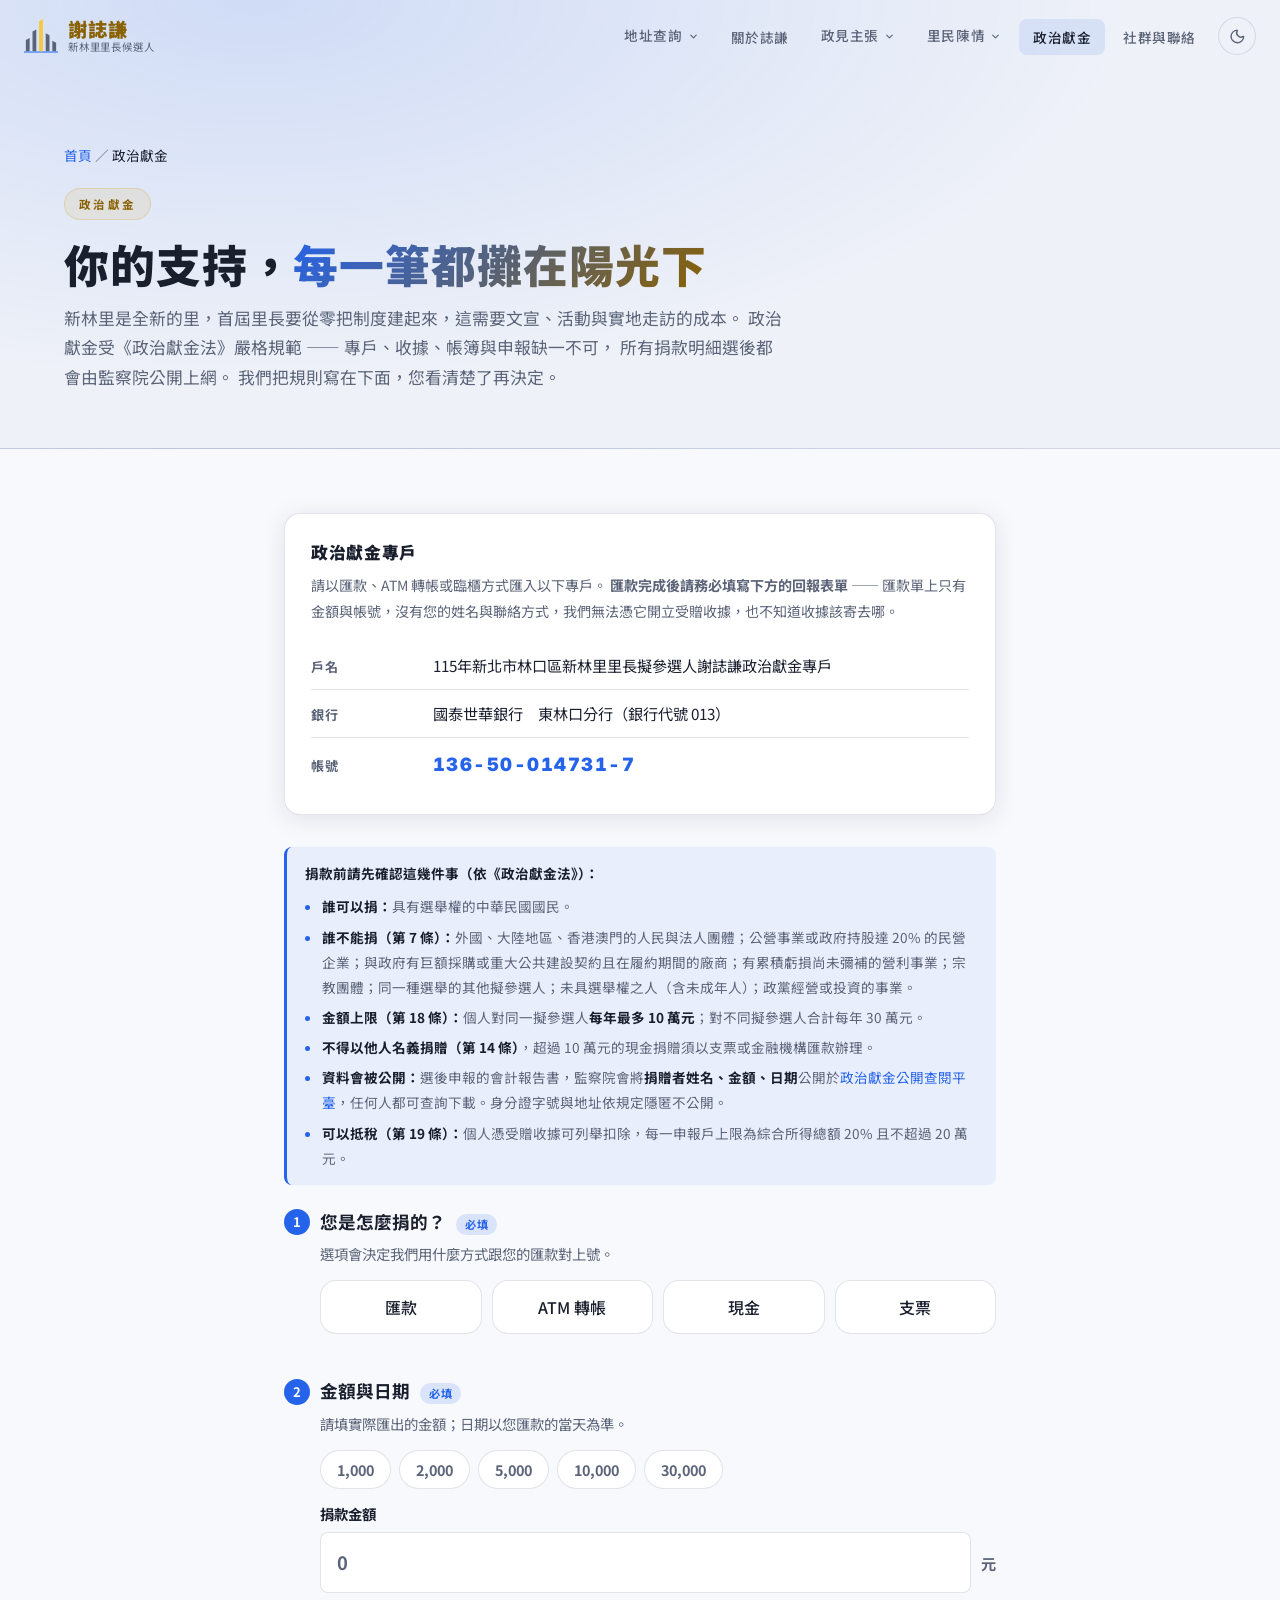
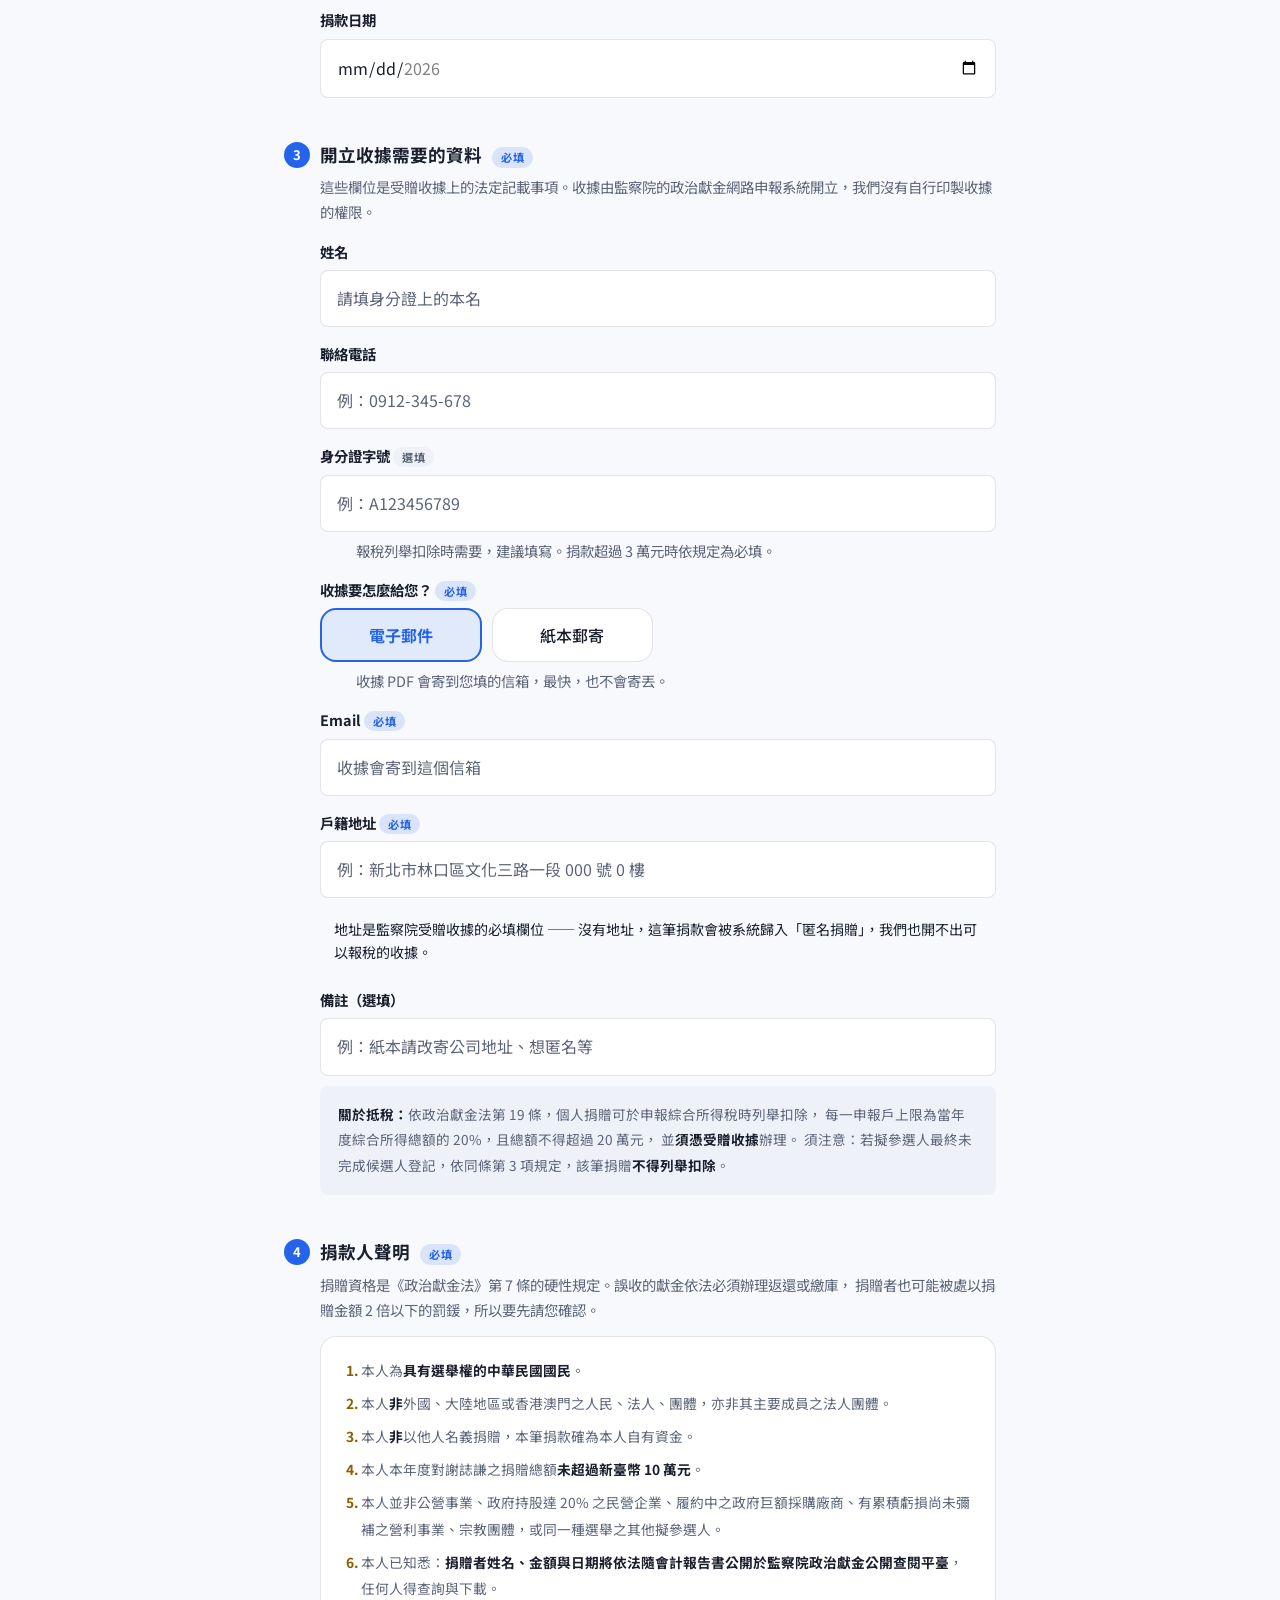
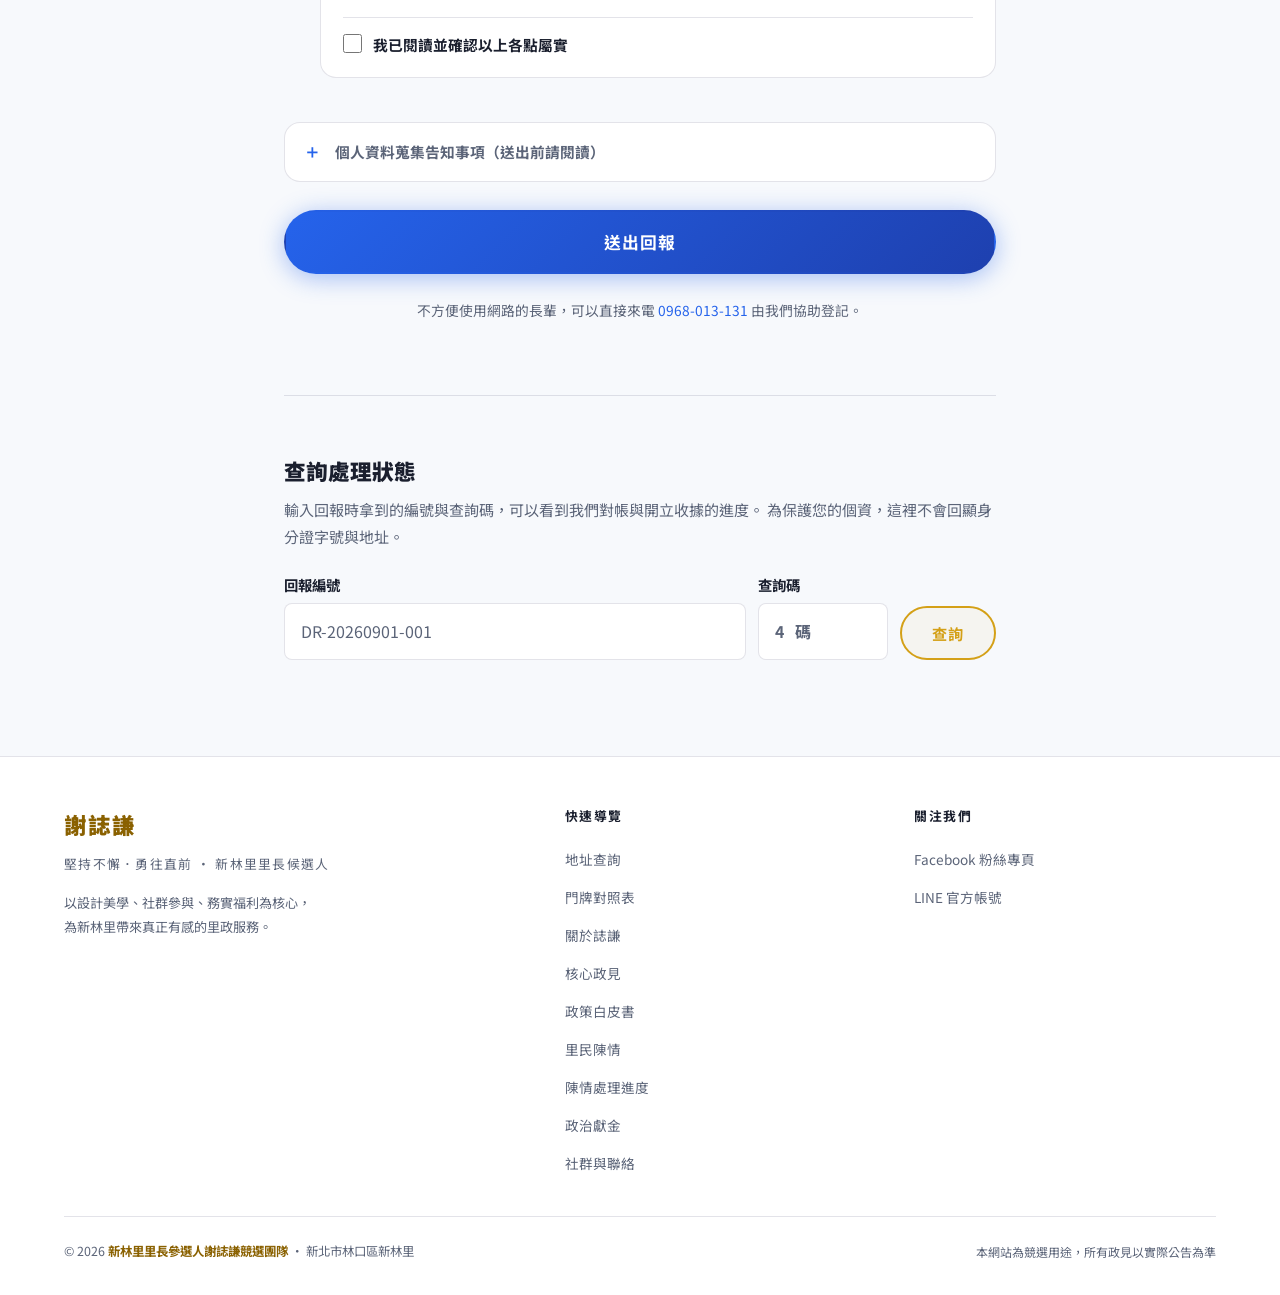
==== commit 0d2d8bec: "政治獻金專戶開放收受捐款 - 專戶已取得監察院許可，捐款頁從「申請中」狀態頁切換為正式的   捐款說明與回報表單，公開專戶資訊 - 首頁 Hero 告示改為正式的捐款入口 - 收據寄送方式可選電子郵件" ====
--- a/donate/index.html
+++ b/donate/index.html
@@ -228,7 +228,7 @@
         <p class="acct-card-lead">
           請以匯款、ATM 轉帳或臨櫃方式匯入以下專戶。
           <strong>匯款完成後請務必填寫下方的回報表單</strong> ——
-          匯款單上只有金額與帳號，沒有您的姓名與地址，我們無法憑它開立受贈收據。
+          匯款單上只有金額與帳號，沒有您的姓名與聯絡方式，我們無法憑它開立受贈收據，也不知道收據該寄去哪。
         </p>
         <div id="accountBlock"></div>
       </section>
@@ -339,24 +339,37 @@
             </div>
 
             <div class="pf-field">
+              <span class="pf-field-label" id="deliveryLabel">
+                收據要怎麼給您？
+                <span class="pf-tag pf-tag-required">必填</span>
+              </span>
+              <div class="cat-grid" id="deliveryGrid" role="group" aria-labelledby="deliveryLabel"></div>
+              <p class="pf-hint" style="margin-top:6px;" id="deliveryHint"></p>
+            </div>
+
+            <div class="pf-field">
+              <label class="pf-field-label" for="emailInput">
+                Email
+                <span class="pf-tag pf-tag-required" id="emailTag">必填</span>
+              </label>
+              <input type="email" class="pf-input" id="emailInput" name="email"
+                     placeholder="收據會寄到這個信箱" autocomplete="email" />
+            </div>
+
+            <div class="pf-field">
               <label class="pf-field-label" for="addressInput">
                 戶籍地址
-                <span class="pf-tag pf-tag-optional" id="addressTag">選填</span>
+                <span class="pf-tag pf-tag-required" id="addressTag">必填</span>
               </label>
               <input type="text" class="pf-input" id="addressInput" name="address"
-                     placeholder="收據與掛號寄送用" autocomplete="street-address" />
-            </div>
-
-            <div class="pf-field">
-              <label class="pf-field-label" for="emailInput">Email（選填）</label>
-              <input type="email" class="pf-input" id="emailInput" name="email"
-                     placeholder="用於通知收據寄出" autocomplete="email" />
+                     placeholder="例：新北市林口區文化三路一段 000 號 0 樓" autocomplete="street-address" />
+              <p class="addr-note" id="addressNote" hidden></p>
             </div>
 
             <div class="pf-field">
               <label class="pf-field-label" for="noteInput">備註（選填）</label>
               <input type="text" class="pf-input" id="noteInput" name="note"
-                     placeholder="例：收據請寄公司地址、想匿名等" maxlength="500" autocomplete="off" />
+                     placeholder="例：紙本請改寄公司地址、想匿名等" maxlength="500" autocomplete="off" />
             </div>
 
             <p class="tax-note">
@@ -456,7 +469,8 @@
           <ol>
             <li>我們核對銀行入帳明細，把您的匯款與這筆回報對上。</li>
             <li>於<strong>監察院政治獻金網路申報系統</strong>查證捐贈資格並開立受贈收據 —— 依政治獻金查核準則第 14 條，收據只能由該系統產製或向監察院領取，我們無權自行印製。</li>
-            <li>受贈收據的收執聯（可供報稅列舉扣除）連同感謝函寄給您。</li>
+            <li>依您選的方式把受贈收據交給您 —— 選電子郵件就寄 PDF 到您的信箱，選紙本就連同感謝函寄到您填的地址。收據由監察院系統產製，含系統編號、防偽浮水印與擬參選人印鑑，可供報稅列舉扣除。</li>
+            <li>收到後請核對收據上的姓名、身分證字號與金額；<strong>如有錯誤請在 3 日內告訴我們</strong>，以便作廢重開。</li>
             <li>這筆捐款會逐筆記入收支帳簿，並於投票日後 3 個月內隨會計報告書向監察院申報。</li>
           </ol>
         </div>
--- a/css/style.css
+++ b/css/style.css
@@ -640,10 +640,13 @@
   outline-offset: 3px;
 }
 
+/* 圖示在文字流內（inline），不是 flex 子項 —— 這樣換行時它跟著第一行走 */
 .hero-notice-icon {
-  flex: 0 0 auto;
-  width: 17px;
-  height: 17px;
+  display: inline-block;
+  width: 16px;
+  height: 16px;
+  margin-right: 7px;
+  vertical-align: -3px;
   color: var(--color-gold);
 }
 
@@ -2030,16 +2033,24 @@
 
   .hero-actions { flex-direction: column; align-items: center; }
 
-  /* 窄螢幕：「了解詳情 →」換到第二行，避免把說明文字擠成一行一兩個字 */
+  /* 窄螢幕：桌機版是「圖示＋文字＋箭頭」一行的膠囊，換行後不能沿用。
+     40px 圓角在 38px 高的徽章上是膠囊，套到三行高的方塊會變成臃腫的橢圓；
+     手機版 Hero 又是置中收窄的節奏，靠左又橫貫的區塊會破壞整體。
+     所以這裡改成「置中的告示卡」：圓角收斂、內容置中、寬度跟著其他元素收窄。 */
   .hero-notice {
-    flex-wrap: wrap;
-    max-width: calc(100% - 24px);
-    padding: 12px 16px;
-    font-size: 0.78rem;
+    flex-direction: column;
+    align-items: center;
+    gap: 7px;
+    max-width: 330px;
+    margin-left: auto;
+    margin-right: auto;
+    padding: 15px 20px;
+    border-radius: var(--radius-md);
+    text-align: center;
+    font-size: 0.79rem;
   }
-  .hero-notice-text { flex: 1 1 100%; }
-  .hero-notice-icon { margin-top: 1px; }
-  .hero-notice-more { margin-left: 28px; }
+  .hero-notice-text { flex: 0 1 auto; }
+  .hero-notice-more { margin-left: 0; }
 
   .lookup-form-row { flex-direction: column; }
   .lookup-result   { flex-direction: column; }
--- a/css/petition.css
+++ b/css/petition.css
@@ -741,6 +741,100 @@
   .board-stat-value { font-size: 1.6rem; }
   .board-stat-label { font-size: 0.74rem; }
   .board-card { padding: 18px; }
+}
+
+/* ══════════════════════════════════════
+   完成照片（看板卡片與查詢結果共用）
+   ══════════════════════════════════════ */
+
+.case-photos {
+  margin: 0 0 14px;
+}
+/* 查詢結果卡是滿版無留白的容器，照片列得自己補上左右內距 */
+.case-result > .case-photos {
+  padding: 0 24px 22px;
+}
+
+.case-photos-label {
+  font-size: 0.78rem;
+  font-weight: 700;
+  letter-spacing: 0.06em;
+  color: var(--color-gold-ink);
+  margin-bottom: 8px;
+}
+
+.case-photos-strip {
+  display: grid;
+  grid-template-columns: repeat(auto-fill, minmax(120px, 1fr));
+  gap: 8px;
+}
+
+.case-photo {
+  display: block;
+  padding: 0;
+  border: 1px solid var(--color-border);
+  border-radius: var(--radius-sm);
+  background: var(--color-surface-2);
+  overflow: hidden;
+  cursor: zoom-in;
+  /* 固定比例的框：圖片是非同步載入的，沒有這個框每張圖到位時都會推擠版面 */
+  aspect-ratio: 4 / 3;
+  transition: border-color 0.2s ease, transform 0.2s ease;
+}
+.case-photo:hover { border-color: var(--color-gold); transform: translateY(-2px); }
+.case-photo:focus-visible { outline: 2px solid var(--color-gold); outline-offset: 2px; }
+
+.case-photo img {
+  width: 100%;
+  height: 100%;
+  object-fit: cover;
+  display: block;
+}
+
+/* --- 燈箱 --- */
+
+.case-photo-box {
+  position: fixed;
+  inset: 0;
+  z-index: 1000;
+  display: flex;
+  align-items: center;
+  justify-content: center;
+  padding: 32px;
+  background: rgba(0, 0, 0, 0.86);
+}
+.case-photo-box[hidden] { display: none; }
+
+.case-photo-box img {
+  max-width: 100%;
+  max-height: 100%;
+  object-fit: contain;
+  border-radius: var(--radius-sm);
+}
+
+.case-photo-close {
+  position: absolute;
+  top: 16px;
+  right: 16px;
+  width: 44px;
+  height: 44px;
+  border: 0;
+  border-radius: 50%;
+  background: rgba(255, 255, 255, 0.14);
+  color: #fff;
+  font-size: 1.1rem;
+  cursor: pointer;
+}
+.case-photo-close:hover { background: rgba(255, 255, 255, 0.26); }
+.case-photo-close:focus-visible { outline: 2px solid #fff; outline-offset: 2px; }
+
+/* 燈箱開著時鎖住背景捲動，否則在手機上滑照片會連帶捲走底下的頁面 */
+body.case-photo-open { overflow: hidden; }
+
+@media (max-width: 640px) {
+  .case-result > .case-photos { padding: 0 18px 18px; }
+  .case-photos-strip { grid-template-columns: repeat(auto-fill, minmax(92px, 1fr)); }
+  .case-photo-box { padding: 16px; }
 }
 
 /* --- 蜜罐：真人看不到，只有機器人會填 --- */
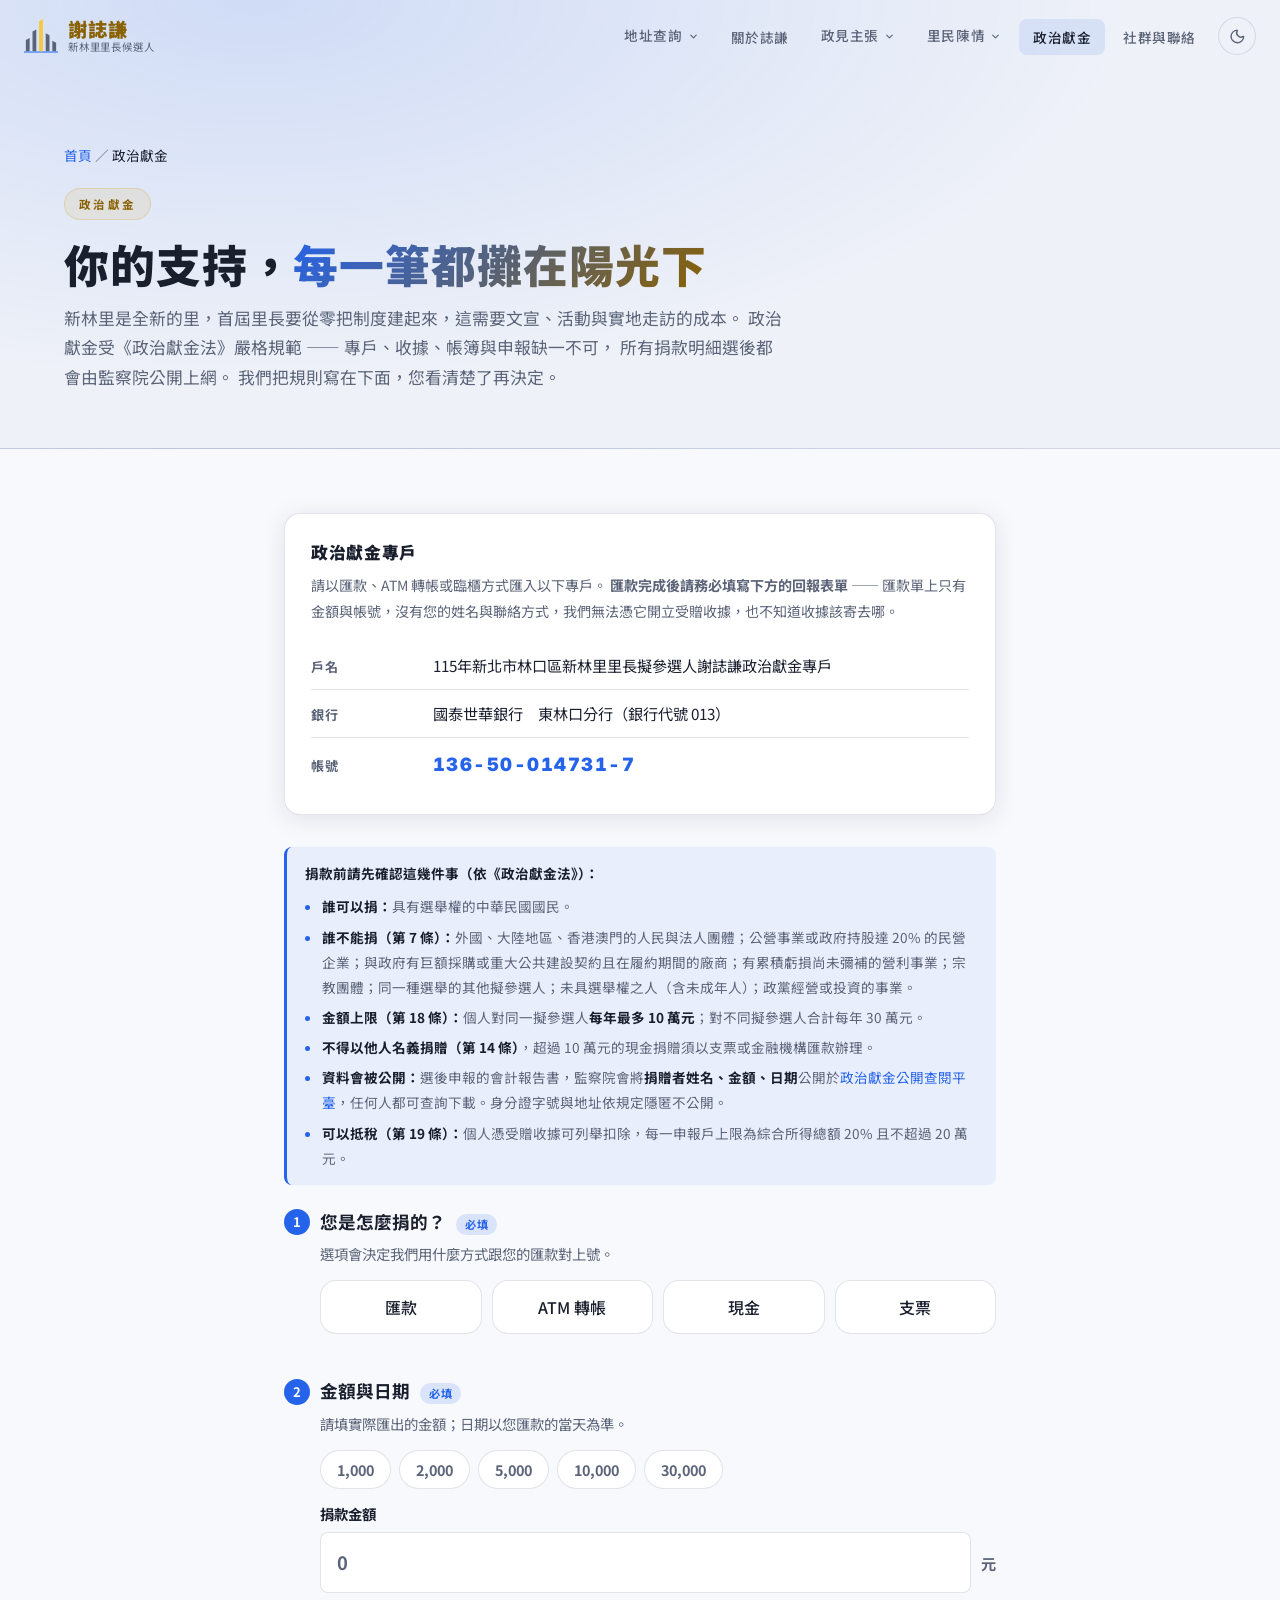
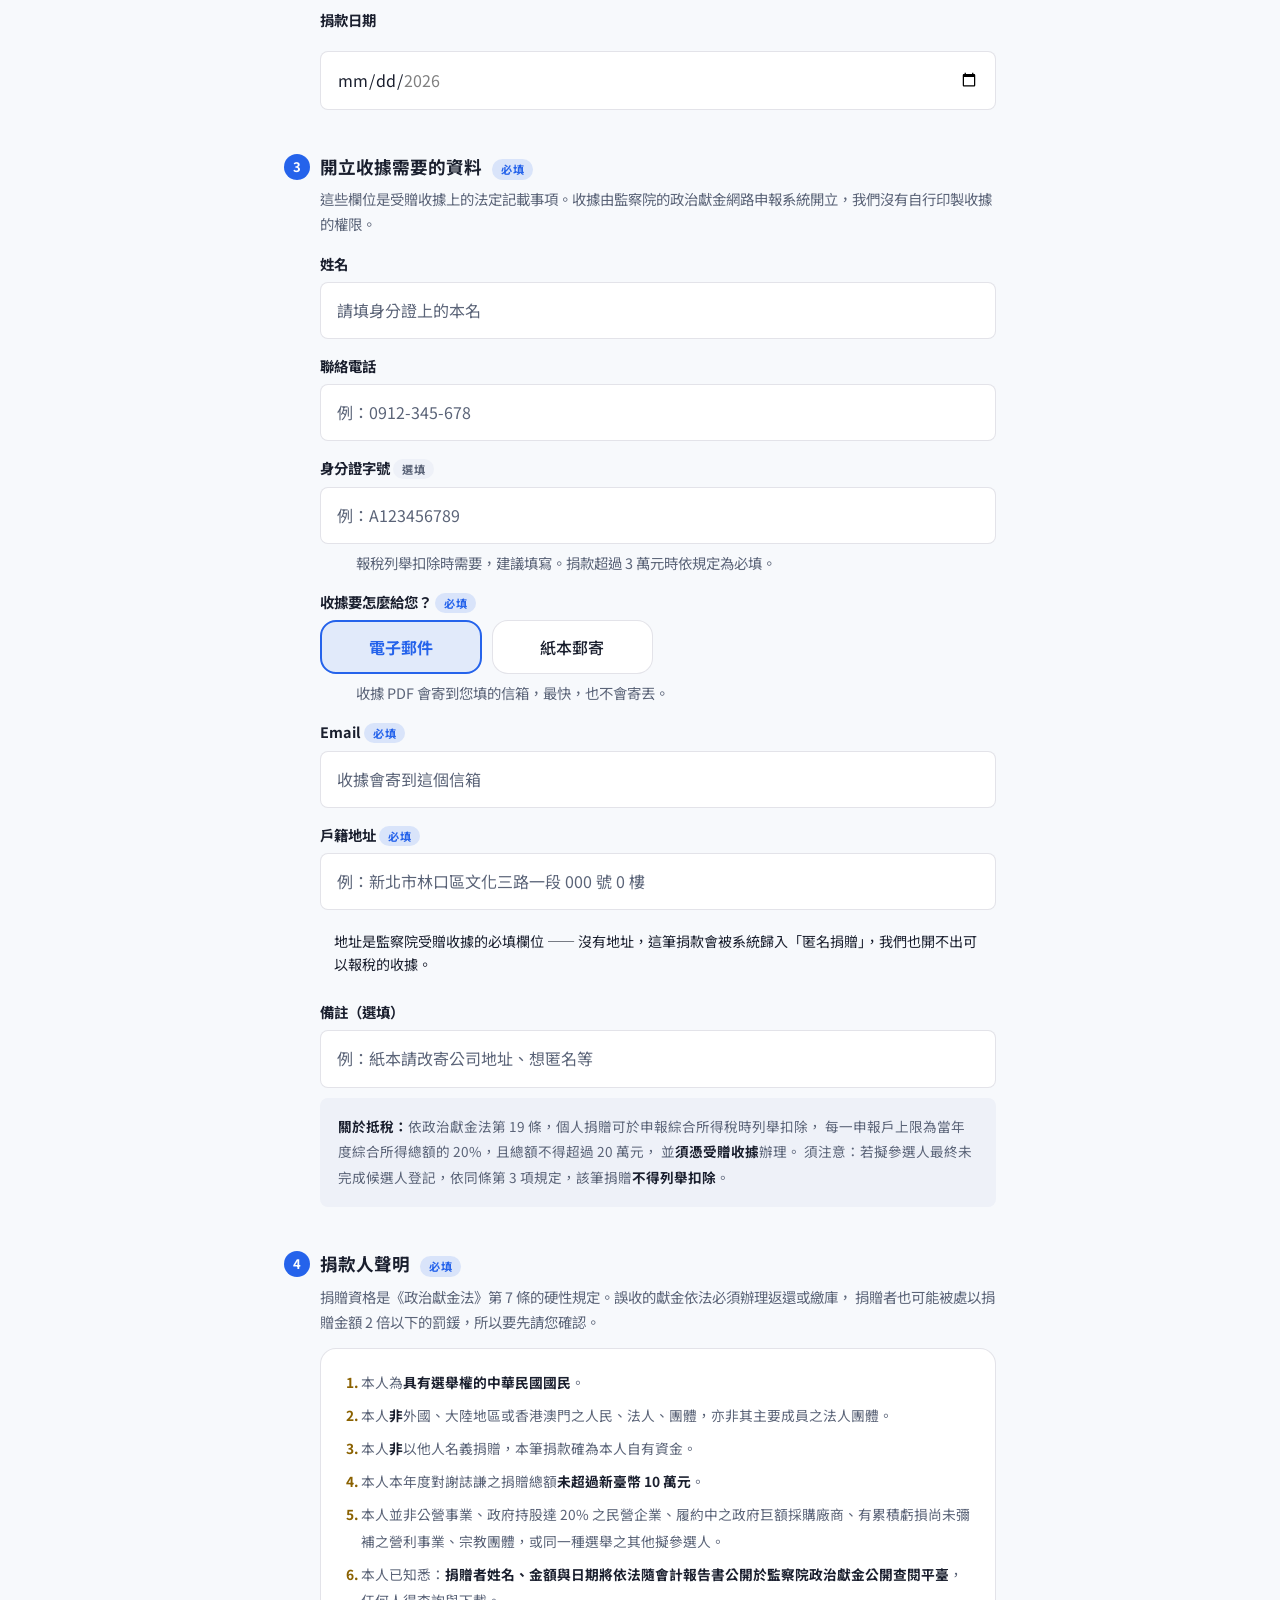
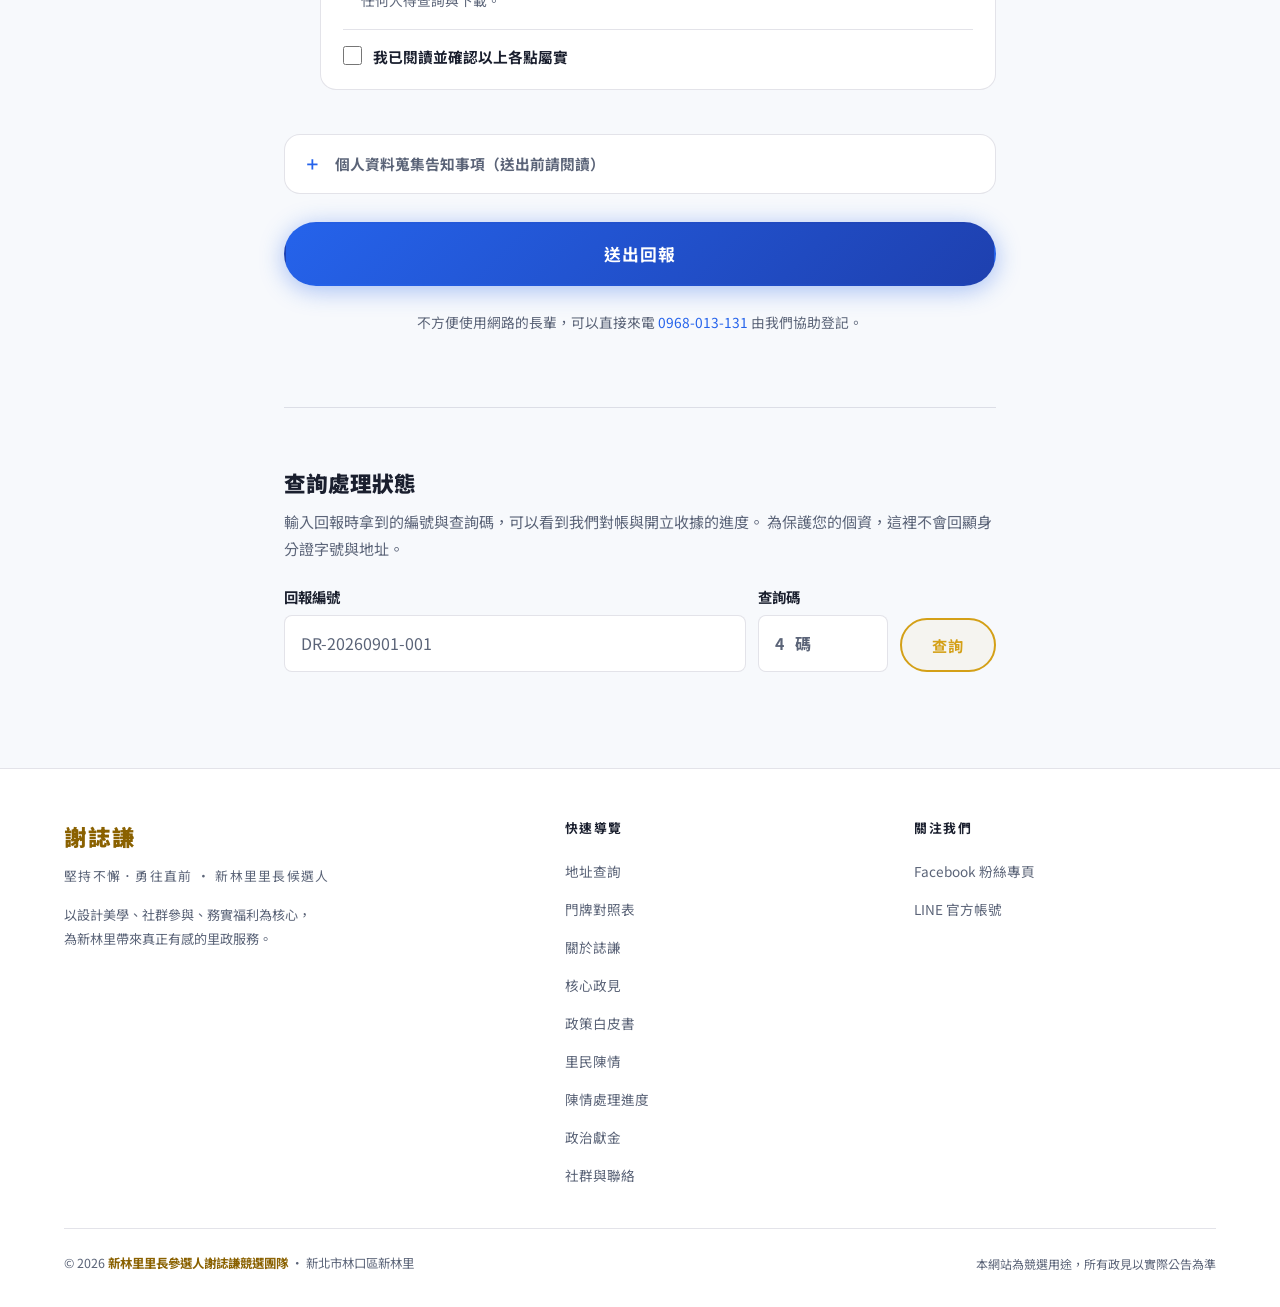
==== commit 9fc0ab0b: "捐款日期加上今天／昨天／前天快選鈕" ====
--- a/donate/index.html
+++ b/donate/index.html
@@ -296,6 +296,7 @@
 
             <div class="pf-field">
               <label class="pf-field-label" for="dateInput">捐款日期</label>
+              <div class="amount-grid" id="dateGrid" role="group" aria-label="常用日期"></div>
               <input type="date" class="pf-input" id="dateInput" name="donatedAt" />
             </div>
           </div>
--- a/css/style.css
+++ b/css/style.css
@@ -5,6 +5,12 @@
 
 /* --- 設計 Token --- */
 :root {
+  /* 主題是靠 <html data-theme> 切的，瀏覽器無從得知頁面變暗了，
+     原生控制項（日期輸入的日曆圖示、日期選單本身、捲軸、下拉箭頭）
+     會一直照淺色畫 —— 深色底上就是一片看不清的深色圖示。
+     color-scheme 是唯一能把「現在是深色」這件事告訴瀏覽器的方法。 */
+  color-scheme: light;
+
   --color-bg:        #f7f9fc;
   --color-surface:   #ffffff;
   --color-surface-2: #eef1f8;
@@ -37,6 +43,8 @@
 
 /* --- 深色（夜間）主題：切換 <html data-theme="dark"> 時套用 --- */
 :root[data-theme="dark"] {
+  color-scheme: dark;
+
   --color-bg:        #0d1117;
   --color-surface:   #161b2e;
   --color-surface-2: #1e2540;
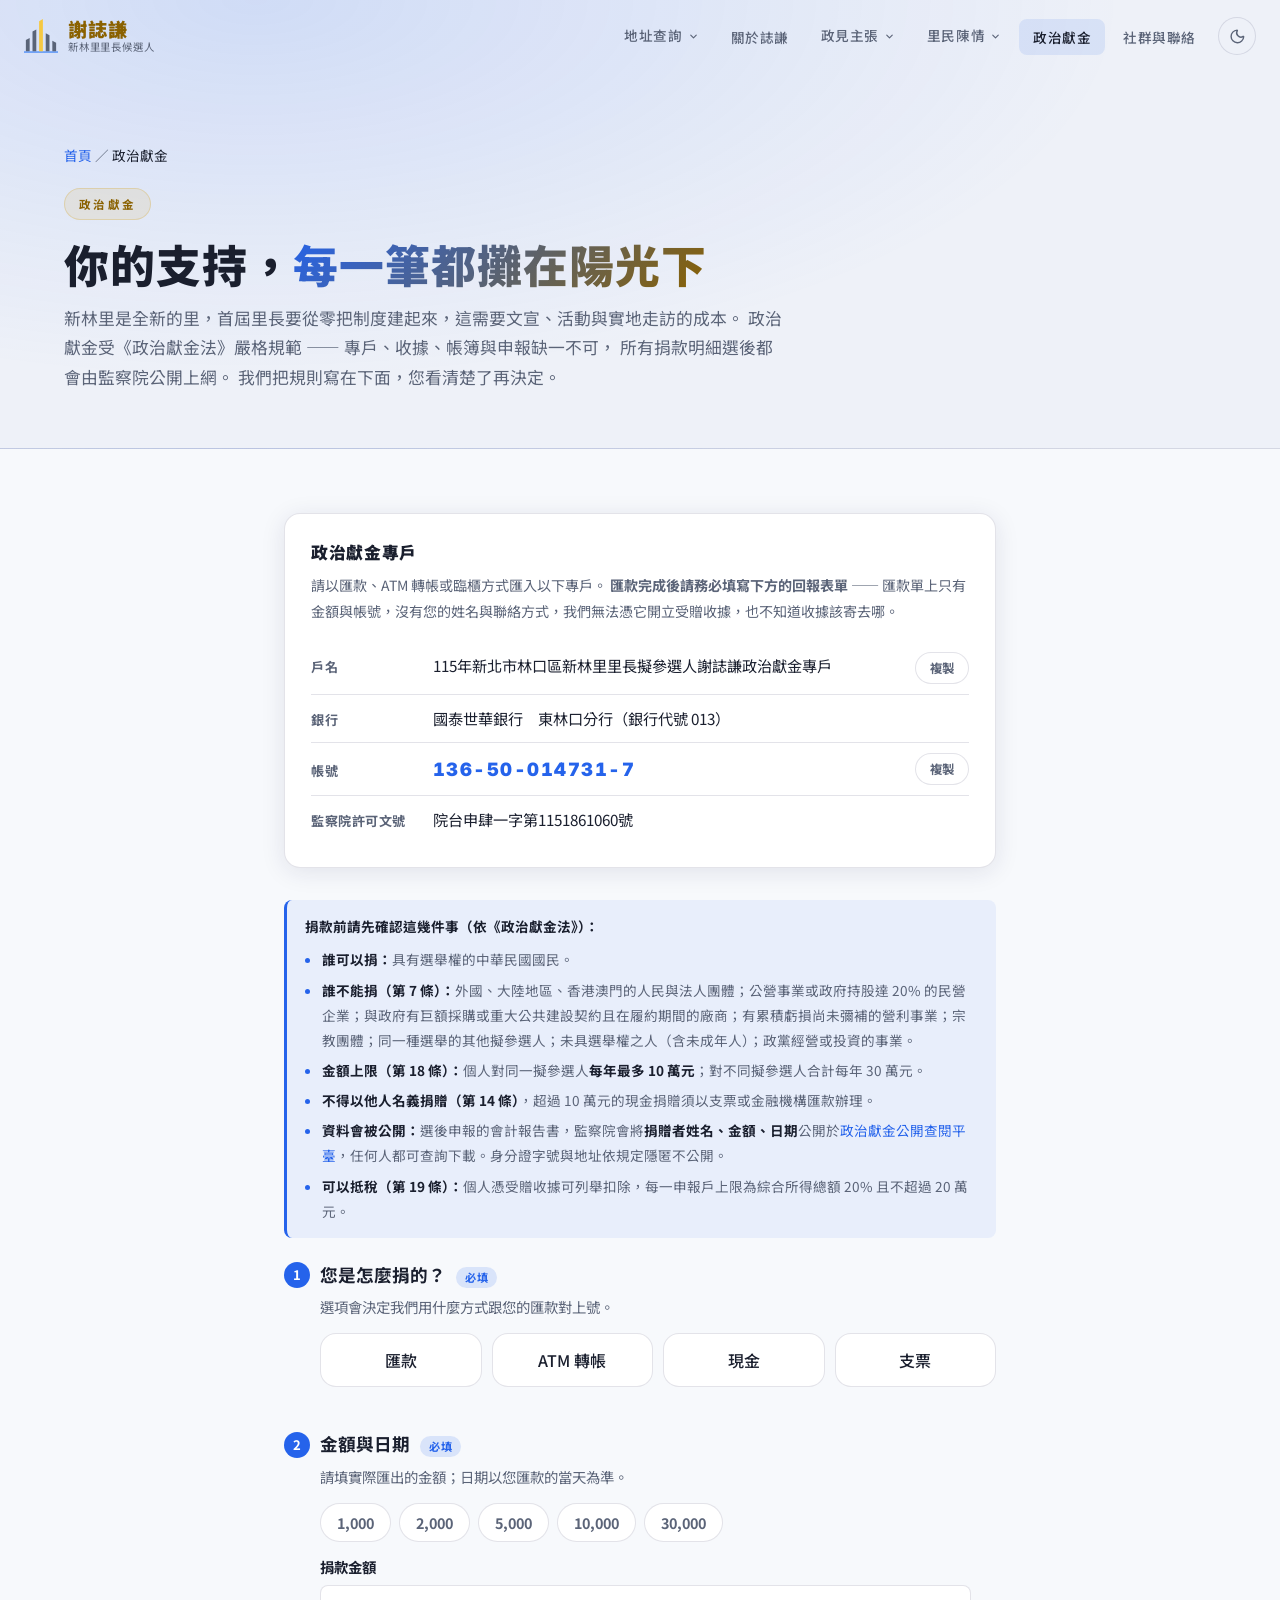
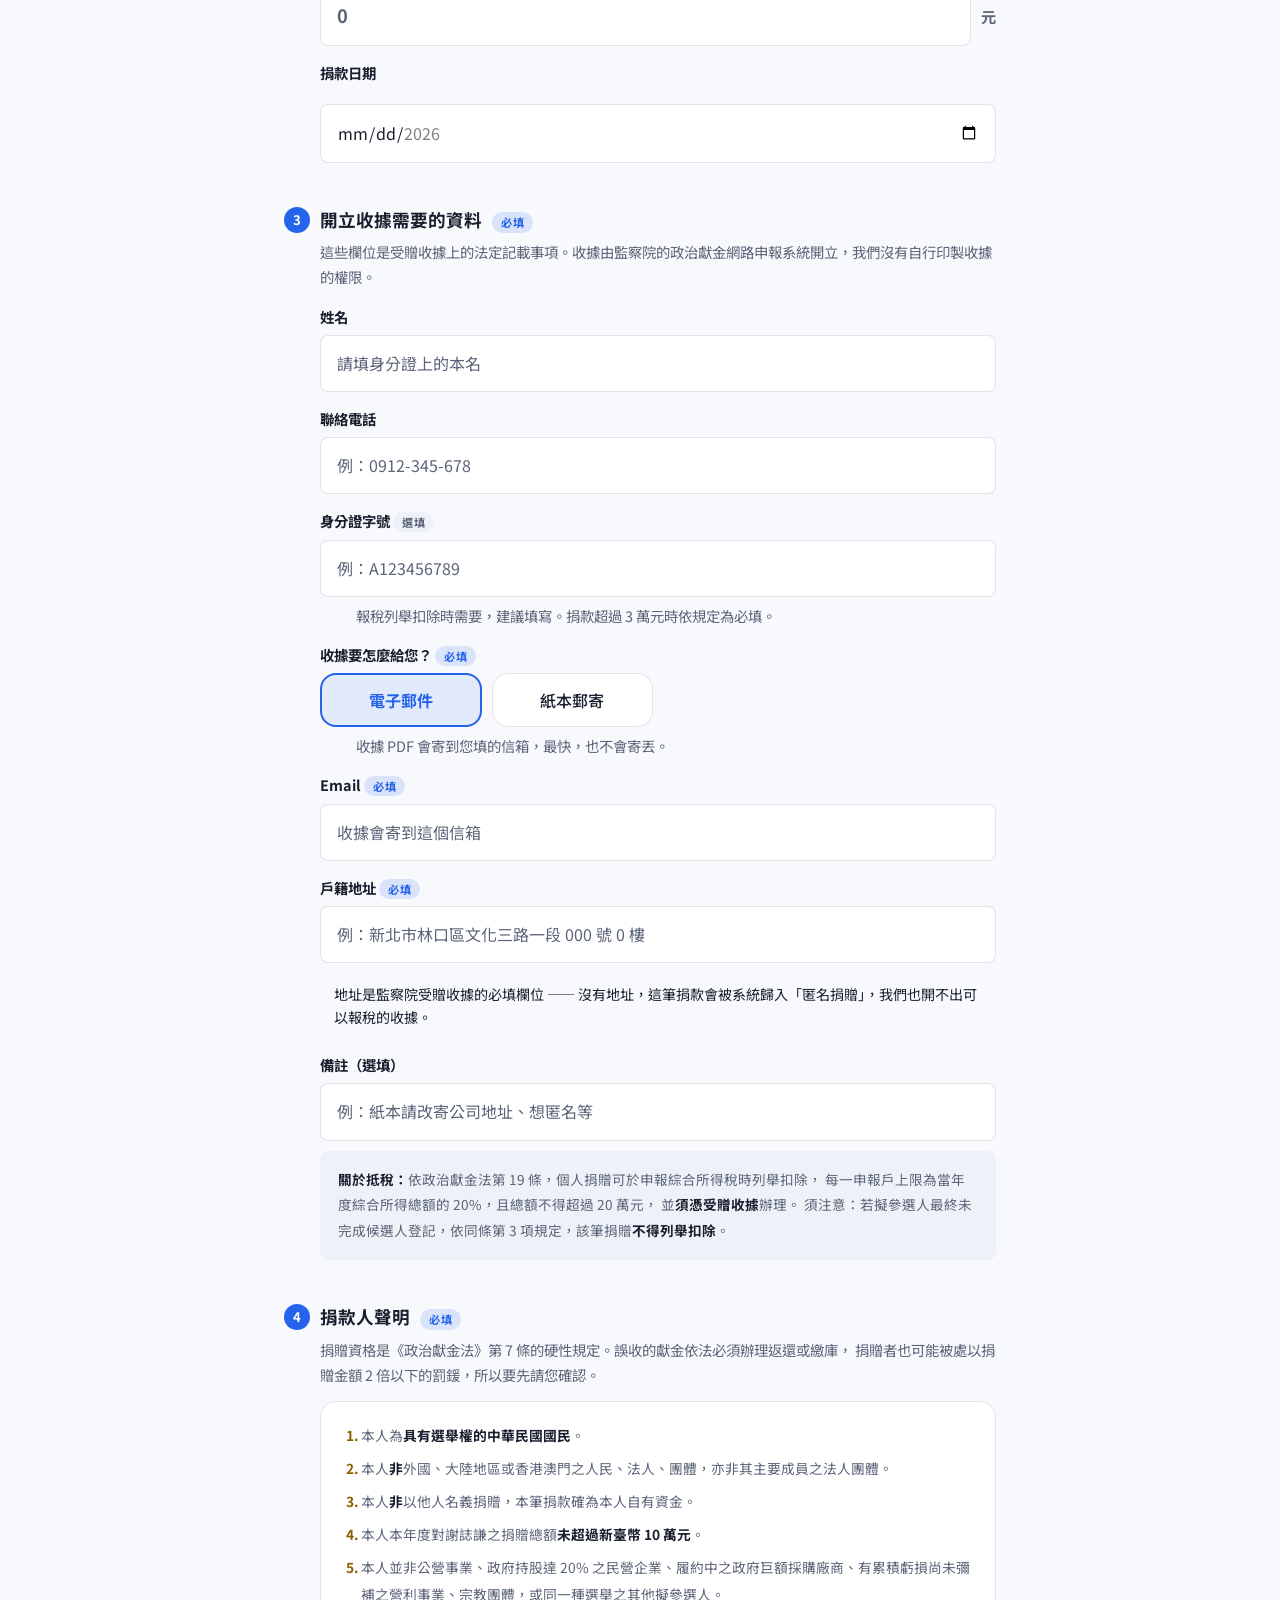
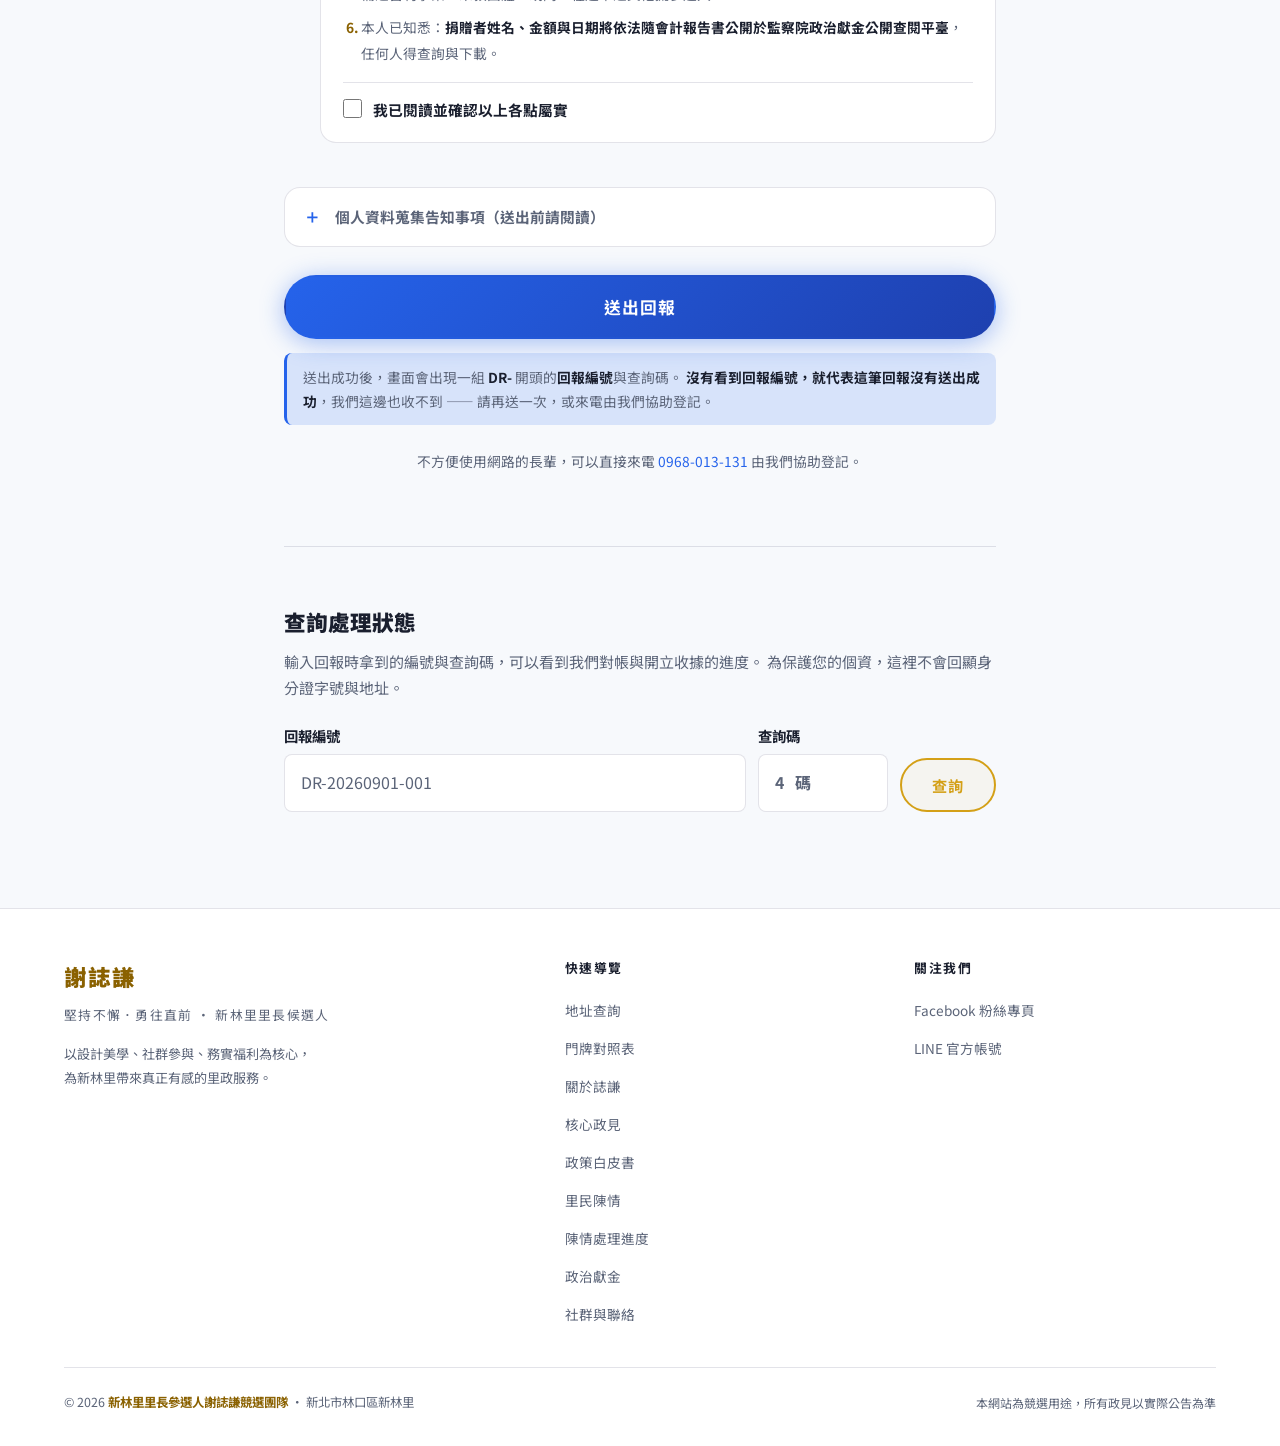
==== commit c3df76c0: "捐款頁強化提醒：沒有回報編號就不算送出成功" ====
--- a/donate/index.html
+++ b/donate/index.html
@@ -436,9 +436,18 @@
           </div>
         </details>
 
-        <p class="pf-error" id="formError" role="alert" hidden></p>
+        <div class="pf-error" id="formError" role="alert" hidden>
+          <span id="formErrorMsg"></span>
+          <strong class="pf-error-note">這筆回報還沒有送出成功 —— 沒有拿到回報編號就不算完成。請依上面的說明修正後再送一次，或直接來電 0968-013-131 由我們協助登記。</strong>
+        </div>
 
         <button type="submit" class="btn btn-primary pf-submit" id="submitBtn">送出回報</button>
+
+        <p class="pf-submit-note">
+          送出成功後，畫面會出現一組 <strong>DR-</strong> 開頭的<strong>回報編號</strong>與查詢碼。
+          <strong>沒有看到回報編號，就代表這筆回報沒有送出成功</strong>，我們這邊也收不到 ——
+          請再送一次，或來電由我們協助登記。
+        </p>
 
         <p class="pf-fallback">
           不方便使用網路的長輩，可以直接來電
@@ -452,7 +461,7 @@
       <div class="pf-done" id="donateDone" hidden>
         <div class="pf-done-icon" aria-hidden="true">✓</div>
         <h2>收到了，謝謝您的支持</h2>
-        <p>這兩組號碼是您查詢處理狀態的憑證，<strong>請截圖或抄下來</strong>：</p>
+        <p>看到這組號碼，就代表您的回報<strong>已經確實送到我們這裡</strong>。這也是您查詢處理狀態的憑證，<strong>請截圖或抄下來</strong>：</p>
 
         <div class="pf-cred">
           <div class="pf-cred-item">
--- a/css/style.css
+++ b/css/style.css
@@ -1407,6 +1407,107 @@
 /* ============================================================
    POLICY
    ============================================================ */
+/* ══════════════════════════════════════
+   METHOD（我怎麼做事：有人聽・有人管・有人回）
+   整份政見的主角，排在六大政見之前。
+   ══════════════════════════════════════ */
+.method {
+  position: relative;
+  background: var(--color-surface-2);
+}
+
+.method-lead {
+  max-width: 720px;
+  margin: 24px auto 0;
+  font-size: 1.02rem;
+  line-height: 2;
+  color: var(--color-text-dim);
+}
+.method-lead strong { color: var(--color-text); font-weight: 700; }
+
+.method-grid {
+  display: grid;
+  grid-template-columns: repeat(3, 1fr);
+  gap: 24px;
+  list-style: none;
+  margin: 0;
+  padding: 0;
+}
+
+.method-card {
+  position: relative;
+  padding: 40px 30px 34px;
+  background: var(--color-surface);
+  border: 1px solid var(--color-border);
+  border-top: 3px solid var(--color-gold);
+  border-radius: var(--radius-lg);
+  transition: transform var(--transition), border-color var(--transition);
+}
+.method-card:hover {
+  transform: translateY(-4px);
+  border-color: color-mix(in srgb, var(--color-accent) 40%, transparent);
+}
+
+.method-card-step {
+  font-family: var(--font-en);
+  font-size: 0.8rem;
+  font-weight: 900;
+  letter-spacing: 0.14em;
+  color: var(--color-gold-ink);
+  margin-bottom: 10px;
+}
+
+.method-card-title {
+  font-size: clamp(1.5rem, 3.4vw, 1.9rem);
+  font-weight: 900;
+  letter-spacing: 0.06em;
+  line-height: 1.2;
+  margin: 0 0 14px;
+}
+
+.method-card-text {
+  font-size: 0.95rem;
+  line-height: 1.95;
+  color: var(--color-text-dim);
+  margin: 0;
+}
+.method-card-text strong { color: var(--color-text); font-weight: 700; }
+
+/* 權責分野的那一段話 —— 這是整個區塊真正想讓人記住的重點 */
+.method-note {
+  max-width: 820px;
+  margin: 40px auto 0;
+  padding: 36px 40px;
+  background: var(--color-surface);
+  border: 1px solid var(--color-border);
+  border-left: 4px solid var(--color-accent);
+  border-radius: var(--radius-lg);
+}
+
+.method-note-text {
+  font-size: 0.95rem;
+  line-height: 2;
+  color: var(--color-text-dim);
+  margin: 0;
+}
+.method-note-text strong { color: var(--color-text); font-weight: 700; }
+
+.method-note-punch {
+  margin: 22px 0;
+  padding: 20px 24px;
+  background: color-mix(in srgb, var(--color-gold) 10%, transparent);
+  border-radius: var(--radius-sm);
+  font-size: clamp(1.05rem, 2.4vw, 1.3rem);
+  font-weight: 900;
+  line-height: 1.75;
+  color: var(--color-text);
+}
+
+@media (max-width: 900px) {
+  .method-grid { grid-template-columns: 1fr; }
+  .method-note { padding: 28px 24px; }
+}
+
 .policy {
   background: var(--color-bg);
   position: relative;
--- a/css/subpage.css
+++ b/css/subpage.css
@@ -277,6 +277,38 @@
 }
 .notice strong { color: var(--color-text); }
 
+/* --- 權責分野（我上任就能做／我要去爭取） --- */
+.mandate {
+  margin: 0 0 24px;
+  display: grid;
+  gap: 14px;
+}
+@media (min-width: 720px) {
+  .mandate { grid-template-columns: 1fr 1fr; }
+}
+.mandate > div {
+  padding: 18px 20px;
+  border: 1px solid var(--color-border);
+  border-left-width: 4px;
+  border-radius: var(--radius-sm);
+  background: var(--color-surface-2);
+  font-size: 0.9rem;
+  line-height: 1.75;
+  color: var(--color-text-dim);
+}
+.mandate > .mandate-can  { border-left-color: var(--color-accent); }
+.mandate > .mandate-push { border-left-color: var(--color-gold); }
+.mandate .mandate-label {
+  display: block;
+  margin-bottom: 8px;
+  font-size: 0.76rem;
+  font-weight: 800;
+  letter-spacing: 0.09em;
+}
+.mandate-can  .mandate-label { color: var(--color-accent); }
+.mandate-push .mandate-label { color: var(--color-gold-ink); }
+.mandate strong { color: var(--color-text); font-weight: 700; }
+
 @media (max-width: 640px) {
   .article { padding: 48px 20px 72px; }
   .neighborhood-list { padding: 48px 16px 72px; }
--- a/css/petition.css
+++ b/css/petition.css
@@ -676,6 +676,11 @@
   font-size: 1rem;
   line-height: 1.75;
   margin-bottom: 14px;
+  /* 摘要是從試算表直接貼過來的：裡面會有換行，也常常附一條長網址。
+     手機上一條不能斷的網址比整張卡還寬，會被 body 的 overflow-x 切掉，
+     所以跟查詢結果的 .case-field dd 一樣，保留換行並允許任意位置斷行。 */
+  white-space: pre-line;
+  overflow-wrap: anywhere;
 }
 
 .board-card-foot {
--- a/css/donate.css
+++ b/css/donate.css
@@ -102,6 +102,35 @@
   user-select: all;
 }
 
+/* 一鍵複製。帳號複製出去的是純數字（見 donate.js 的 renderAccount），
+   畫面上的橫線只給人核對用。 */
+.acct-copy {
+  flex: 0 0 auto;
+  align-self: center;
+  font-family: inherit;
+  font-size: 0.78rem;
+  font-weight: 700;
+  padding: 6px 14px;
+  border-radius: 999px;
+  border: 1px solid var(--color-border);
+  background: var(--color-surface);
+  color: var(--color-text-dim);
+  white-space: nowrap;
+  cursor: pointer;
+  transition: border-color var(--transition), color var(--transition);
+}
+
+.acct-copy:hover,
+.acct-copy.is-done {
+  border-color: var(--color-accent);
+  color: var(--color-accent);
+}
+
+.acct-copy:focus-visible {
+  outline: 2px solid var(--color-accent);
+  outline-offset: 2px;
+}
+
 /* --- 金額快選 --- */
 .amount-grid {
   display: flex;
@@ -271,6 +300,31 @@
   }
 
   .acct-label { flex-basis: auto; }
+  /* 直向堆疊後按鈕不該被拉成整列寬 */
+  .acct-copy { align-self: flex-start; margin-top: 4px; }
   .donate-pending { padding: 32px 22px; }
   .acct-card { padding: 20px 18px; }
 }
+
+/* --- 「有回報編號才算成功」的提醒 --- */
+/* 送出失敗時附在錯誤訊息後面，固定不換 */
+.pf-error-note {
+  display: block;
+  margin-top: 8px;
+  font-weight: 700;
+  line-height: 1.65;
+}
+
+/* 送出鈕下方的預告，讓捐款人知道該等到什麼畫面才算完成 */
+.pf-submit-note {
+  margin-top: 14px;
+  padding: 12px 16px;
+  border-left: 3px solid var(--color-accent);
+  border-radius: var(--radius-sm);
+  background: var(--color-glow);
+  font-size: 0.86rem;
+  line-height: 1.75;
+  color: var(--color-text-dim);
+}
+
+.pf-submit-note strong { color: var(--color-text); }
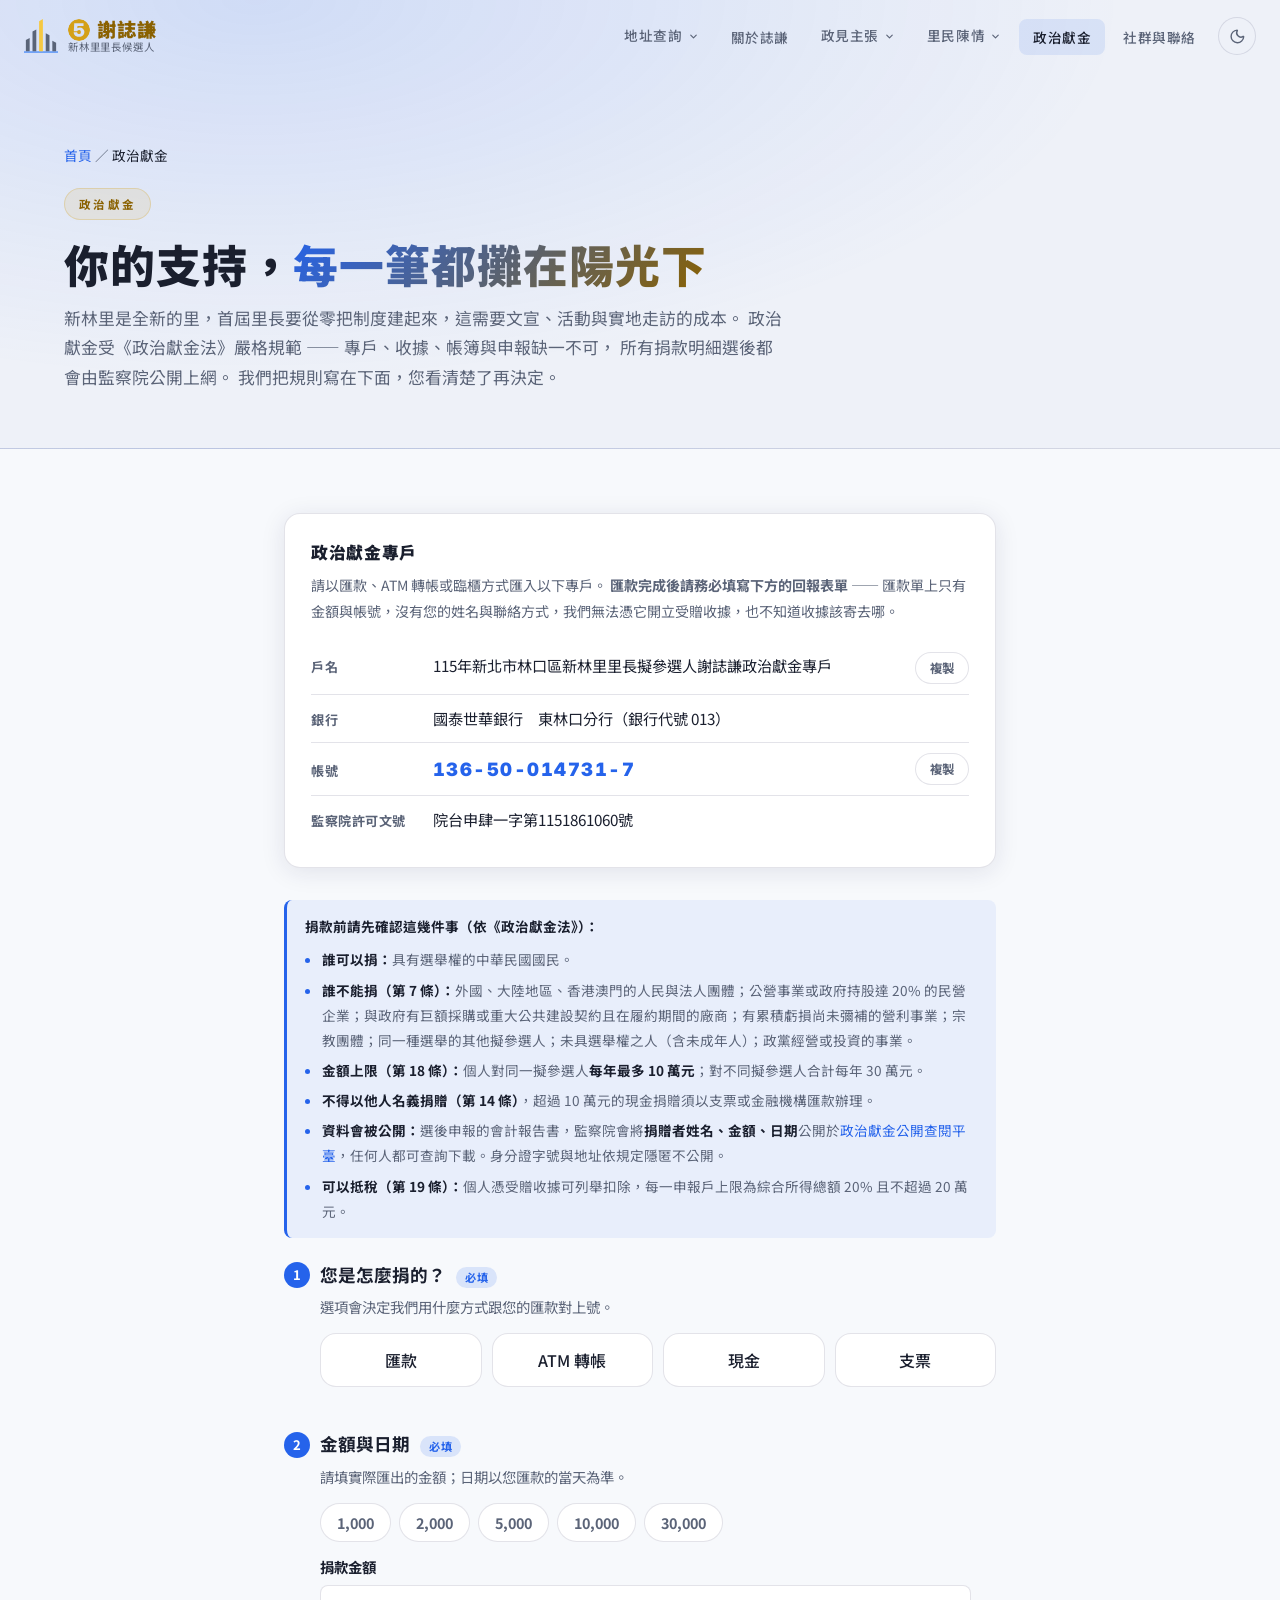
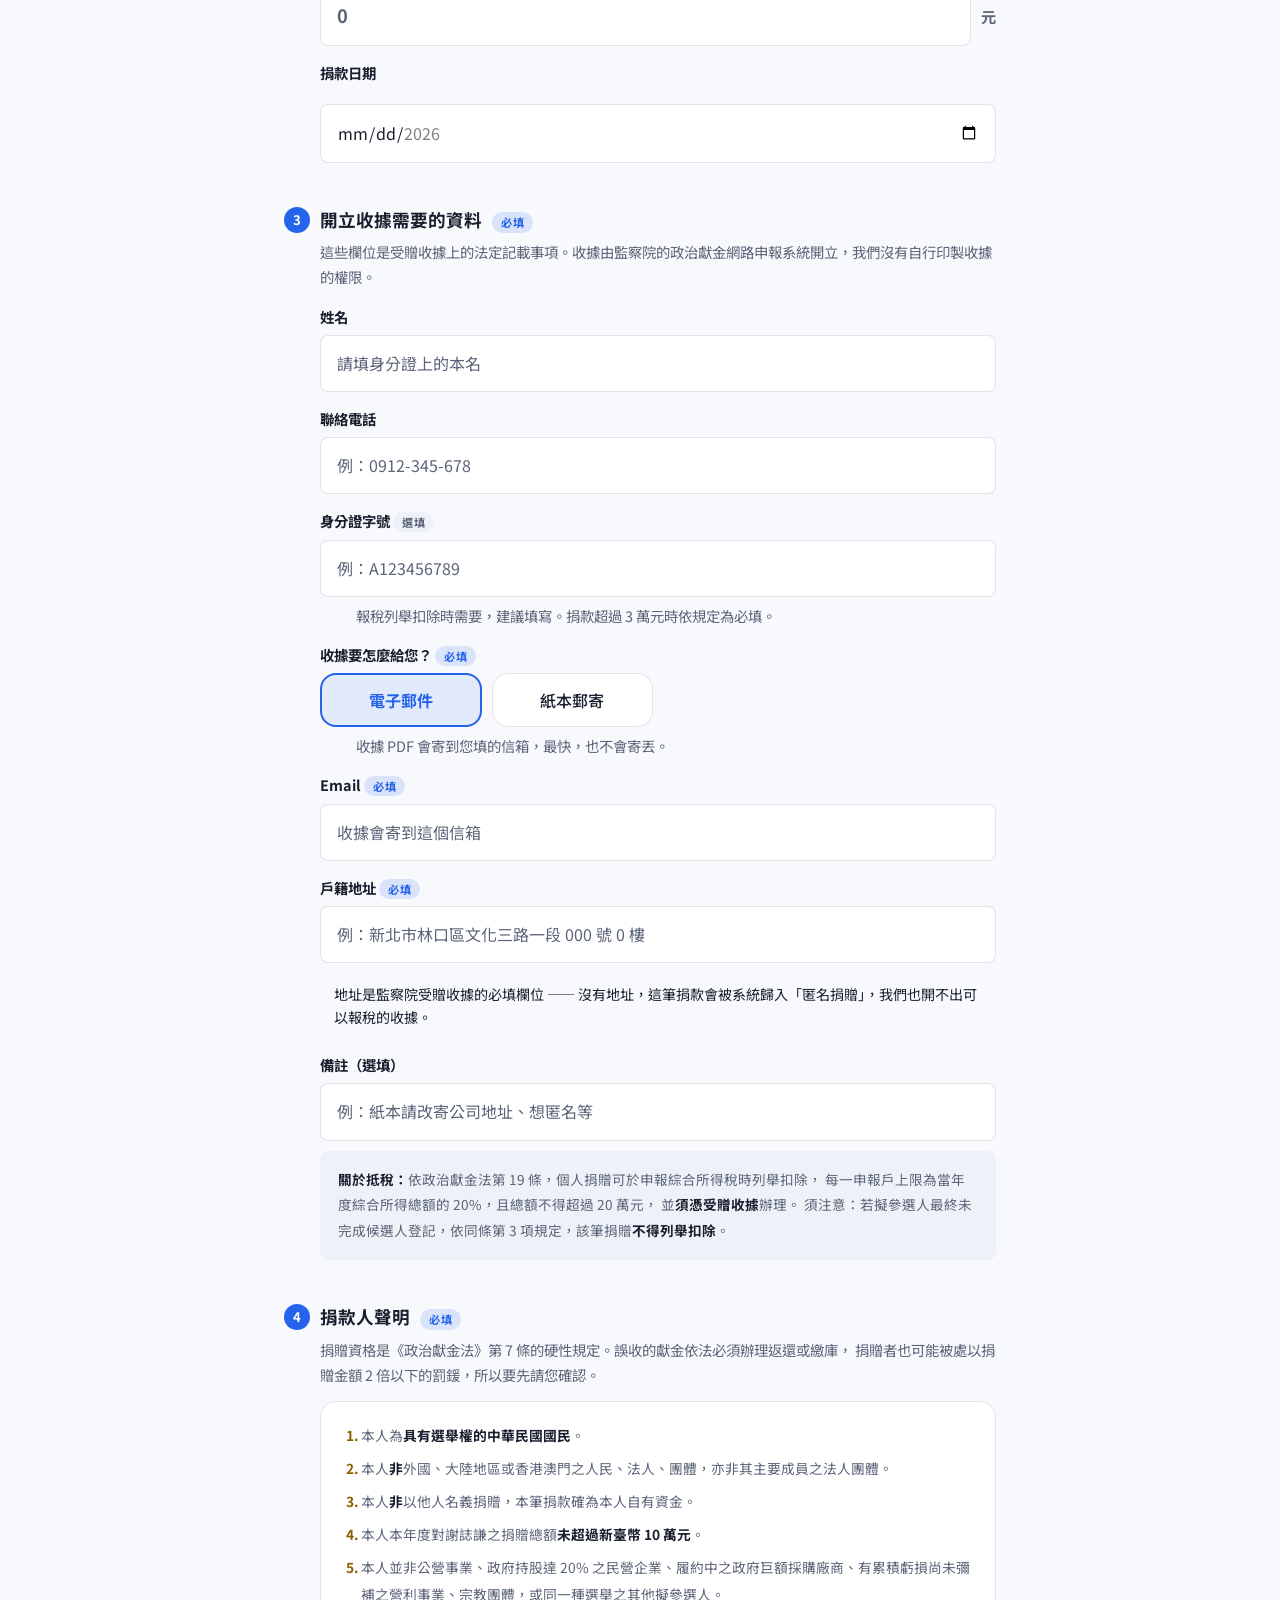
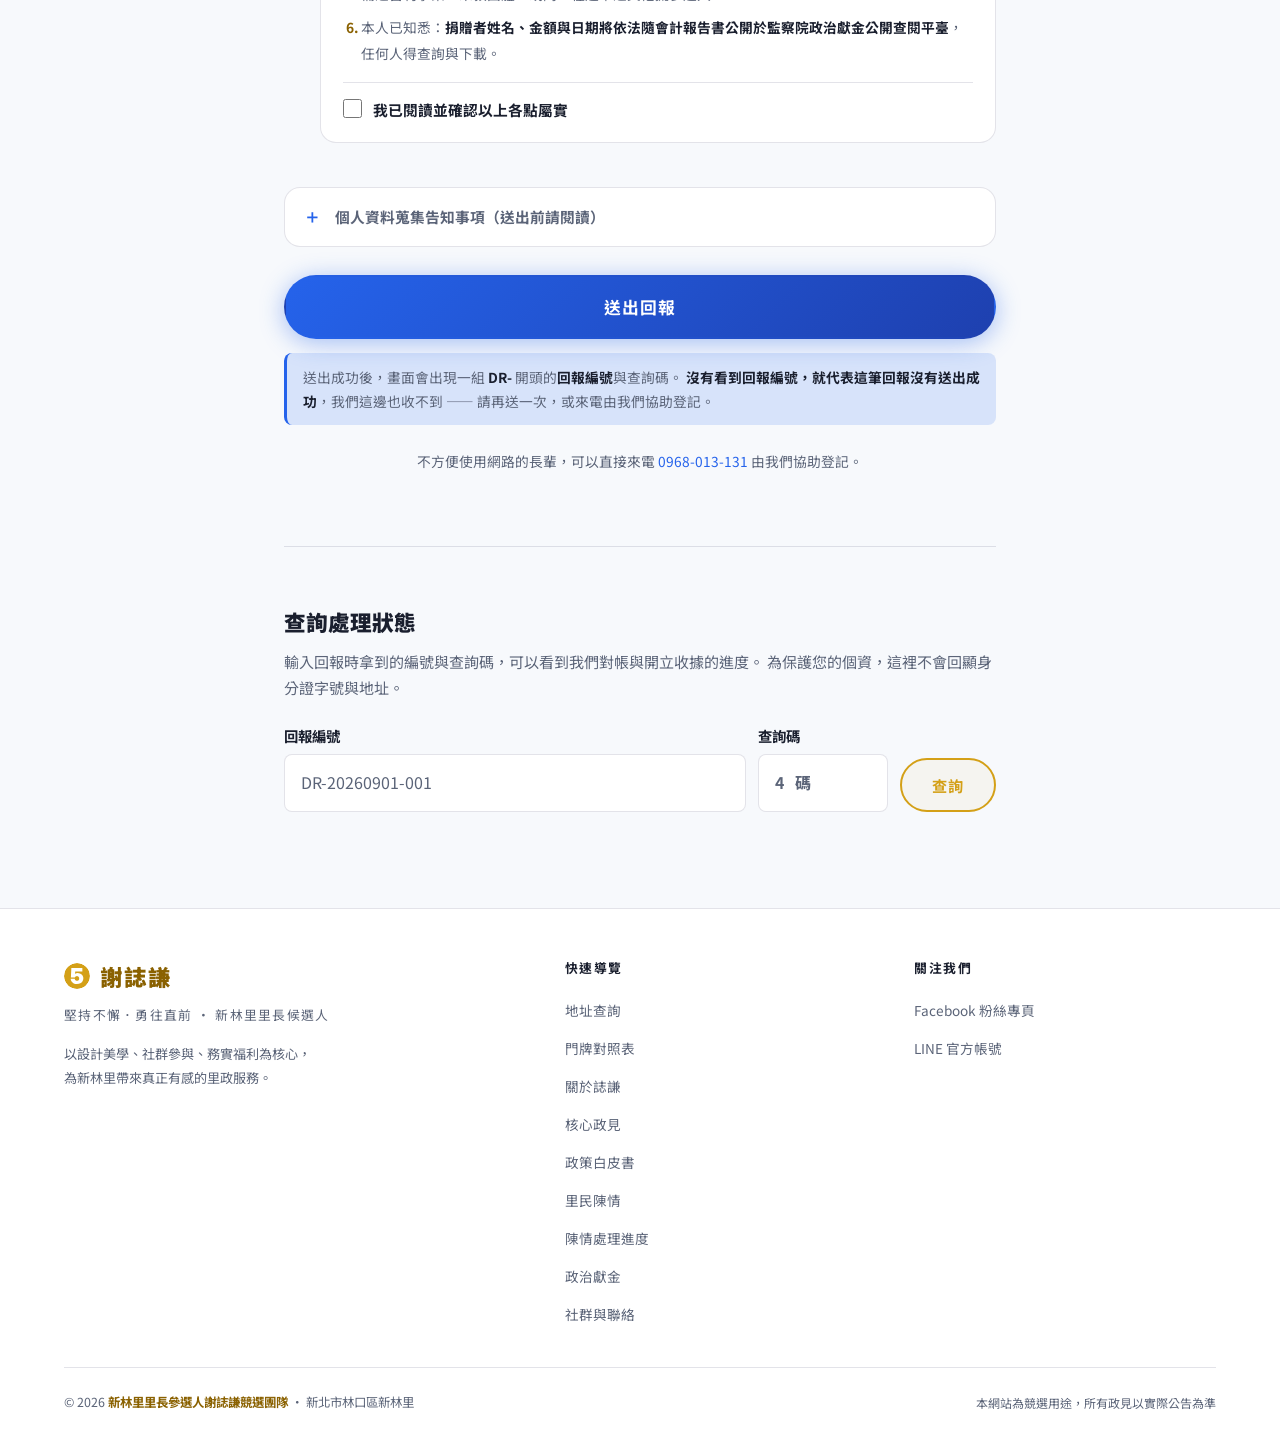
==== commit 338081e5: "新增5號鏤空競選識別與全站統一字形" ====
--- a/donate/index.html
+++ b/donate/index.html
@@ -17,7 +17,7 @@
   </script>
 
   <!-- SEO -->
-  <title>政治獻金捐款回報 | 謝誌謙 新林里首屆里長候選人</title>
+  <title>政治獻金捐款回報 | 5 號謝誌謙 新林里首屆里長候選人</title>
   <meta name="description" content="支持謝誌謙參選新林里首屆里長。政治獻金專戶捐款說明與捐款回報表單：匯款後回報姓名與聯絡資料，我們才能依法開立受贈收據供您報稅列舉扣除。" />
   <meta name="keywords" content="謝誌謙, 新林里, 政治獻金, 捐款, 里長選舉, 政治獻金專戶, 受贈收據, 林口" />
   <meta name="author" content="謝誌謙競選團隊" />
@@ -26,7 +26,7 @@
 
   <!-- Open Graph -->
   <meta property="og:url" content="https://newlinkou.com/donate/" />
-  <meta property="og:title" content="政治獻金捐款回報 | 謝誌謙 新林里里長候選人" />
+  <meta property="og:title" content="政治獻金捐款回報 | 5 號謝誌謙 新林里里長候選人" />
   <meta property="og:description" content="每一分錢都會依法開立收據、逐筆申報。匯款後請回報您的資料，我們才能把受贈收據寄給您。" />
   <meta property="og:type" content="website" />
   <meta property="og:locale" content="zh_TW" />
@@ -35,7 +35,7 @@
 
   <!-- Twitter / X Card -->
   <meta name="twitter:card" content="summary_large_image" />
-  <meta name="twitter:title" content="政治獻金捐款回報 | 謝誌謙 新林里里長候選人" />
+  <meta name="twitter:title" content="政治獻金捐款回報 | 5 號謝誌謙 新林里里長候選人" />
   <meta name="twitter:description" content="每一分錢都會依法開立收據、逐筆申報。匯款後請回報您的資料，我們才能把受贈收據寄給您。" />
   <meta name="twitter:image" content="https://newlinkou.com/assets/images/001.jpg" />
 
@@ -78,7 +78,7 @@
 
   <link rel="icon" type="image/svg+xml" href="../assets/images/favicon.svg" />
 
-  <link rel="stylesheet" href="../css/style.css" />
+  <link rel="stylesheet" href="../css/style.css?v=20261029-ballot-5-cutout" />
   <link rel="stylesheet" href="../css/subpage.css" />
   <link rel="stylesheet" href="../css/petition.css" />
   <link rel="stylesheet" href="../css/donate.css" />
@@ -91,7 +91,7 @@
   ══════════════════════════════════════ -->
   <nav id="navbar" class="navbar" role="navigation" aria-label="主要導覽">
     <div class="nav-container">
-      <a href="../index.html" class="nav-logo" aria-label="回到首頁">
+      <a href="../index.html" class="nav-logo" aria-label="5 號謝誌謙，回到首頁">
         <svg class="nav-logo-mark" viewBox="0 0 90.7 90.7" aria-hidden="true">
           <rect x="0" y="85.7" width="90.7" height="5" fill="#4f8ef7" opacity="0.75" />
           <polygon points="5,56.1 15.1,50.4 15.1,85.7 5,85.7" fill="#5a6478" />
@@ -101,7 +101,7 @@
           <polygon points="75.6,58 85.7,63.6 85.7,85.7 75.6,85.7" fill="#5a6478" />
         </svg>
         <span class="nav-logo-text">
-          <span class="nav-logo-name">謝誌謙</span>
+          <span class="nav-logo-name"><span class="ballot-number ballot-number--nav" aria-hidden="true">5</span>謝誌謙</span>
           <span class="nav-logo-sub">新林里里長候選人</span>
         </span>
       </a>
@@ -535,7 +535,7 @@
       <div class="footer-grid">
 
         <div class="footer-brand">
-          <div class="footer-brand-name">謝誌謙</div>
+          <div class="footer-brand-name"><span class="ballot-number ballot-number--footer" aria-hidden="true">5</span><span>謝誌謙<span class="sr-only">，5 號</span></span></div>
           <div class="footer-brand-slogan">堅持不懈．勇往直前 · 新林里里長候選人</div>
           <p class="footer-brand-desc">
             以設計美學、社群參與、務實福利為核心，<br />
--- a/css/style.css
+++ b/css/style.css
@@ -91,6 +91,47 @@
 a { color: inherit; text-decoration: none; }
 img { max-width: 100%; display: block; }
 
+/* 所有圓章共用 Inter Black 的固定向量字形；數字挖空，透出所在位置的背景。
+   HTML 的 5 保留為不支援 mask 時的文字備援。 */
+.ballot-number {
+  display: inline-flex;
+  align-items: center;
+  justify-content: center;
+  flex-shrink: 0;
+  width: 1.55em;
+  height: 1.55em;
+  border-radius: 50%;
+  background: var(--ballot-fill, var(--color-gold));
+  color: #1a1f4b;
+  font-family: var(--font-en);
+  font-weight: 900;
+  line-height: 1;
+  letter-spacing: 0;
+  user-select: none;
+}
+.ballot-number--nav { font-size: 0.9rem; }
+.ballot-number--footer { font-size: 1.05rem; }
+
+@supports ((mask-image: url("")) or (-webkit-mask-image: url(""))) {
+  .ballot-number {
+    color: transparent;
+    -webkit-mask: url('../assets/images/ballot-number-5.svg') center / contain no-repeat;
+    mask: url('../assets/images/ballot-number-5.svg') center / contain no-repeat;
+  }
+}
+
+.sr-only {
+  position: absolute;
+  width: 1px;
+  height: 1px;
+  padding: 0;
+  margin: -1px;
+  overflow: hidden;
+  clip: rect(0, 0, 0, 0);
+  white-space: nowrap;
+  border: 0;
+}
+
 /* --- 統一線性圖示系統（取代原本的 Emoji）--- */
 .icon {
   width: 1em;
@@ -206,6 +247,9 @@
   line-height: 1.2;
 }
 .nav-logo-name {
+  display: flex;
+  align-items: center;
+  gap: 7px;
   font-size: 1.2rem;
   font-weight: 900;
   color: var(--color-gold);
@@ -560,18 +604,42 @@
 }
 
 .hero-name {
-  font-size: clamp(3.5rem, 10vw, 7rem);
+  display: flex;
+  align-items: center;
+  gap: clamp(12px, 1.6vw, 20px);
+  font-size: clamp(3.5rem, 8vw, 6.5rem);
   font-weight: 900;
-  letter-spacing: 0.08em;
+  letter-spacing: 0.06em;
   line-height: 1;
+  margin-bottom: 20px;
+  animation: heroFadeIn 1s 0.35s both;
+}
+.hero-name-text {
+  flex-shrink: 0;
+  white-space: nowrap;
   background: linear-gradient(135deg, #ffffff 0%, #c8d8ff 40%, var(--color-gold) 100%);
   -webkit-background-clip: text;
   -webkit-text-fill-color: transparent;
   background-clip: text;
-  margin-bottom: 20px;
-  animation: heroFadeIn 1s 0.35s both;
   text-shadow: none;
   filter: drop-shadow(0 0 40px color-mix(in srgb, var(--color-accent) 40%, transparent));
+}
+.ballot-number--hero {
+  --ballot-fill: #f5c842;
+  width: 1.14em;
+  height: 1.14em;
+  font-size: 0.8em;
+}
+
+/* 強制色模式恢復可辨識的實字，遵循使用者的系統對比配色。 */
+@media (forced-colors: active) {
+  .ballot-number {
+    -webkit-mask: none;
+    mask: none;
+    background: Canvas;
+    color: CanvasText;
+    border: 2px solid CanvasText;
+  }
 }
 
 .hero-slogan {
@@ -705,14 +773,43 @@
   transform: translateY(-2px);
   box-shadow: var(--shadow-gold);
 }
-/* 疊在相片輪播上的按鈕，透明底會被照片內容干擾，需要暗底加強可讀性 */
-#hero-cta-lookup {
-  background: rgba(13, 17, 23, 0.55);
-  backdrop-filter: blur(8px);
-  -webkit-backdrop-filter: blur(8px);
-}
-#hero-cta-lookup:hover {
-  background: rgba(13, 17, 23, 0.7);
+/* Hero 聯絡入口：FB／LINE 使用品牌色實心圓角按鈕 */
+.hero-follow-lead {
+  margin-bottom: 12px;
+  font-size: 0.9rem;
+  font-weight: 700;
+  letter-spacing: 0.08em;
+  color: rgba(232, 238, 255, 0.9);
+  animation: heroFadeIn 1s 0.7s both;
+}
+.btn-icon {
+  width: 20px;
+  height: 20px;
+  flex-shrink: 0;
+}
+.btn-fb {
+  background: #1877f2;
+  color: #fff;
+  box-shadow: 0 4px 24px rgba(24, 119, 242, 0.4);
+}
+.btn-fb:hover {
+  background: #166fe0;
+  transform: translateY(-2px);
+  box-shadow: 0 8px 32px rgba(24, 119, 242, 0.6);
+}
+.btn-line {
+  background: #06c755;
+  color: #fff;
+  box-shadow: 0 4px 24px rgba(6, 199, 85, 0.35);
+}
+.btn-line:hover {
+  background: #05b34c;
+  transform: translateY(-2px);
+  box-shadow: 0 8px 32px rgba(6, 199, 85, 0.55);
+}
+.hero-actions .btn:focus-visible {
+  outline: 2px solid #fff;
+  outline-offset: 4px;
 }
 .btn-gold {
   background: linear-gradient(135deg, var(--color-gold) 0%, var(--color-gold-dim) 100%);
@@ -737,6 +834,19 @@
 :root[data-theme="dark"] .about-cta:hover {
   background: rgba(245, 200, 66, 0.12);
   box-shadow: var(--shadow-gold);
+}
+
+/* 政見區塊末尾導向白皮書 —— 內文連結，不只放在導覽列與頁尾 */
+.policy-more {
+  margin-top: 44px;
+  text-align: center;
+}
+.policy-more-text {
+  max-width: 46em;
+  margin: 0 auto 20px;
+  font-size: 1rem;
+  line-height: 1.9;
+  color: var(--color-text-dim);
 }
 
 .hero-scroll-hint {
@@ -1918,6 +2028,7 @@
 .contact-item-icon.fb     { background: rgba(24, 119, 242, 0.15); }
 .contact-item-icon.email  { background: color-mix(in srgb, var(--color-accent) 15%, transparent); color: var(--color-accent); }
 .contact-item-icon.phone  { background: color-mix(in srgb, var(--color-gold) 15%, transparent); color: var(--color-gold-ink); }
+.contact-item-icon.address { background: rgba(220, 38, 38, 0.12); color: #dc2626; }
 .contact-item-label {
   font-size: 0.7rem;
   font-weight: 700;
@@ -1935,6 +2046,21 @@
   transition: color var(--transition);
 }
 .contact-item-value a:hover { color: var(--color-gold-ink); }
+.contact-map-cta {
+  display: block;
+  margin-top: 6px;
+  font-size: 0.8rem;
+  text-decoration: underline;
+  text-underline-offset: 3px;
+}
+#contact-address {
+  display: inline-block;
+  min-height: 44px;
+}
+#contact-address:focus-visible {
+  outline: 2px solid var(--color-accent-2);
+  outline-offset: 4px;
+}
 
 /* ============================================================
    FOOTER
@@ -1953,6 +2079,9 @@
 }
 
 .footer-brand-name {
+  display: flex;
+  align-items: center;
+  gap: 10px;
   font-size: 1.4rem;
   font-weight: 900;
   color: var(--color-gold-ink);
@@ -2074,6 +2203,7 @@
     text-align: center;
     max-width: 860px;
   }
+  .hero-name        { justify-content: center; }
   .hero-actions     { justify-content: center; }
   .hero-notice      { text-align: left; }
   .hero-scroll-hint { display: none; }
